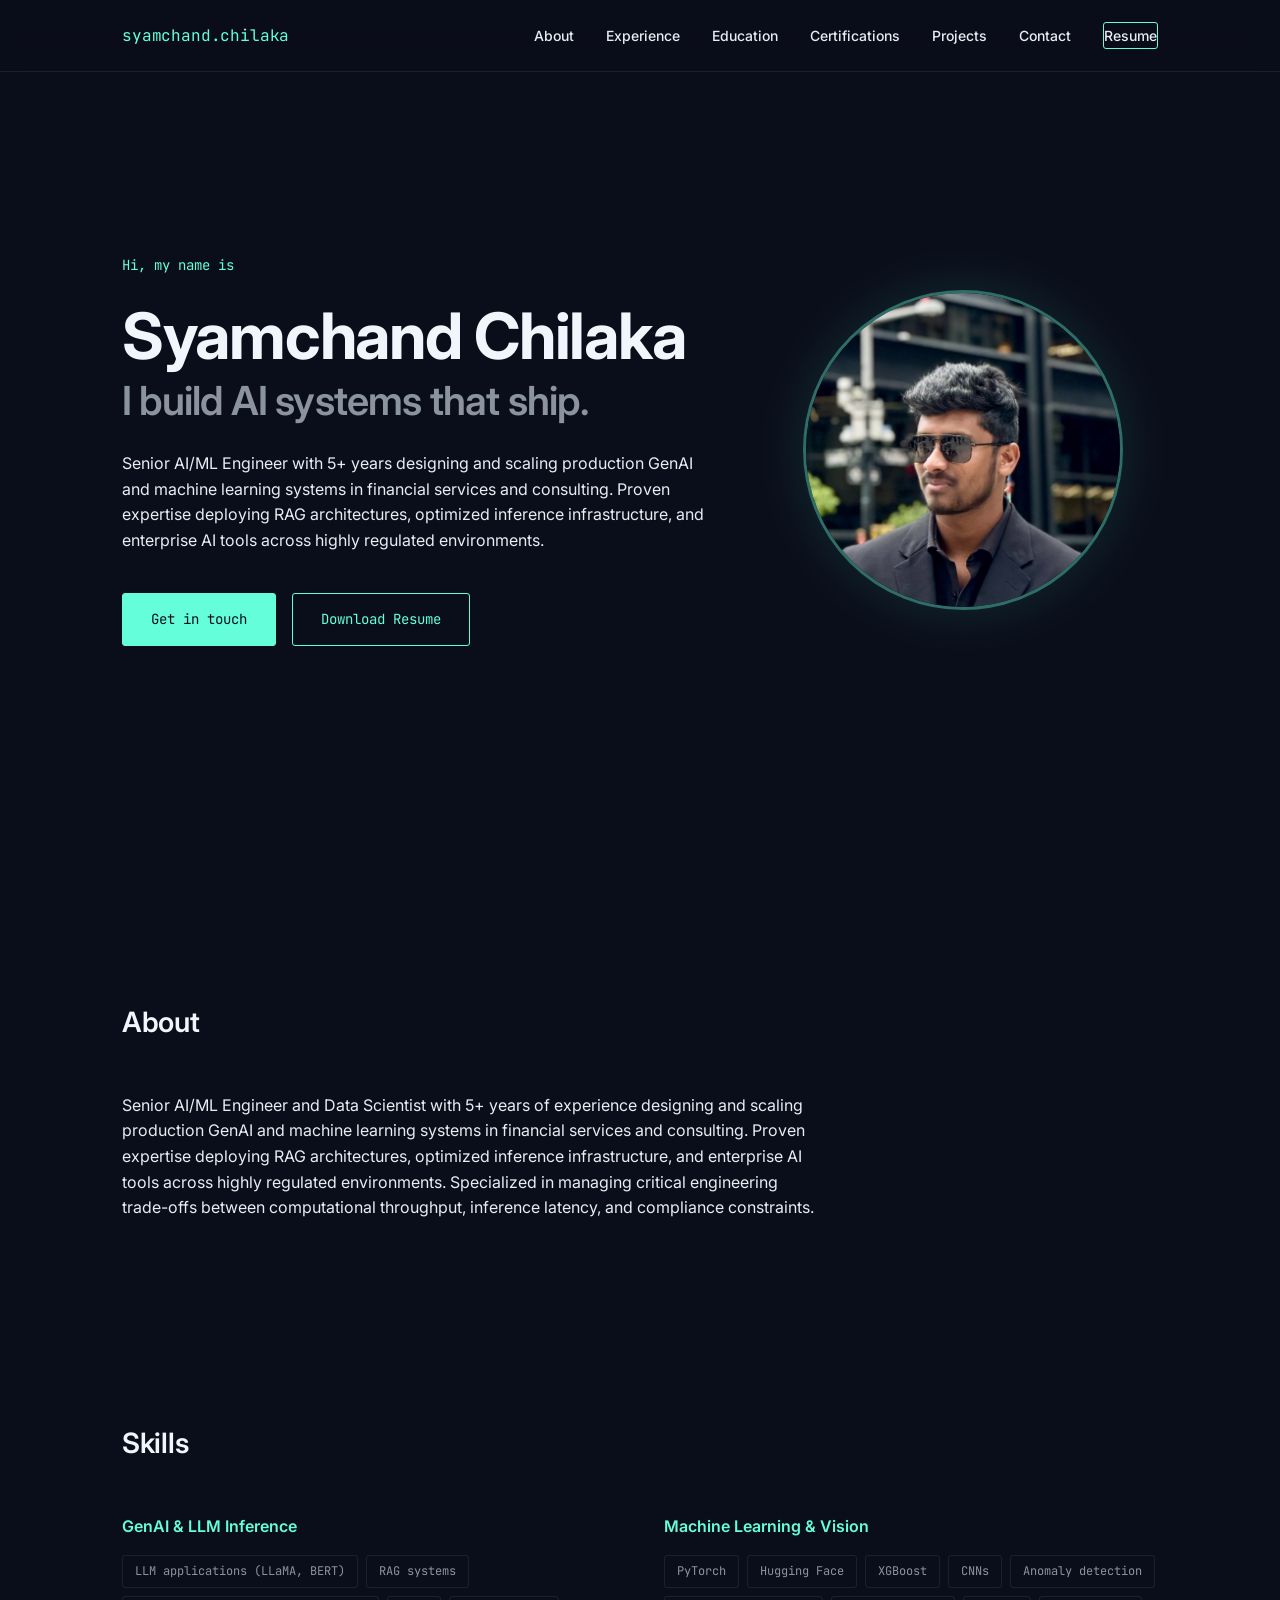
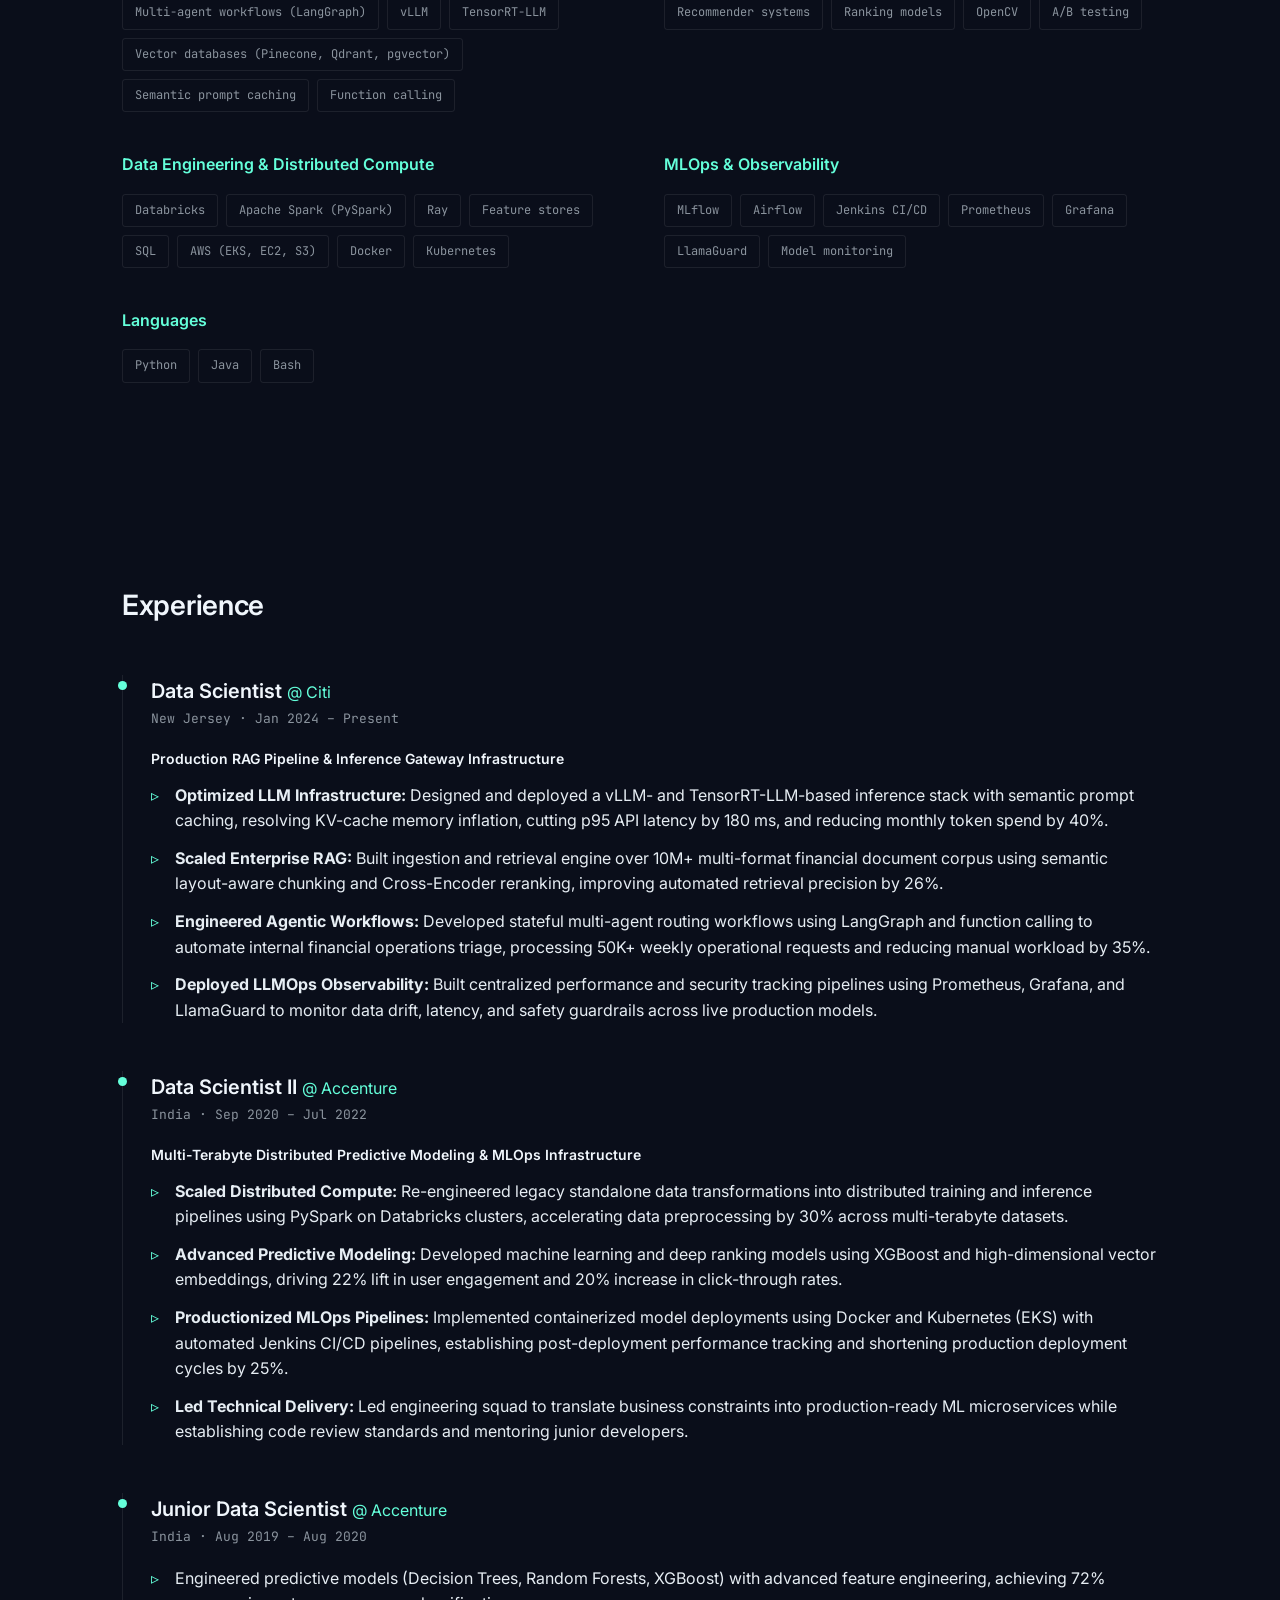
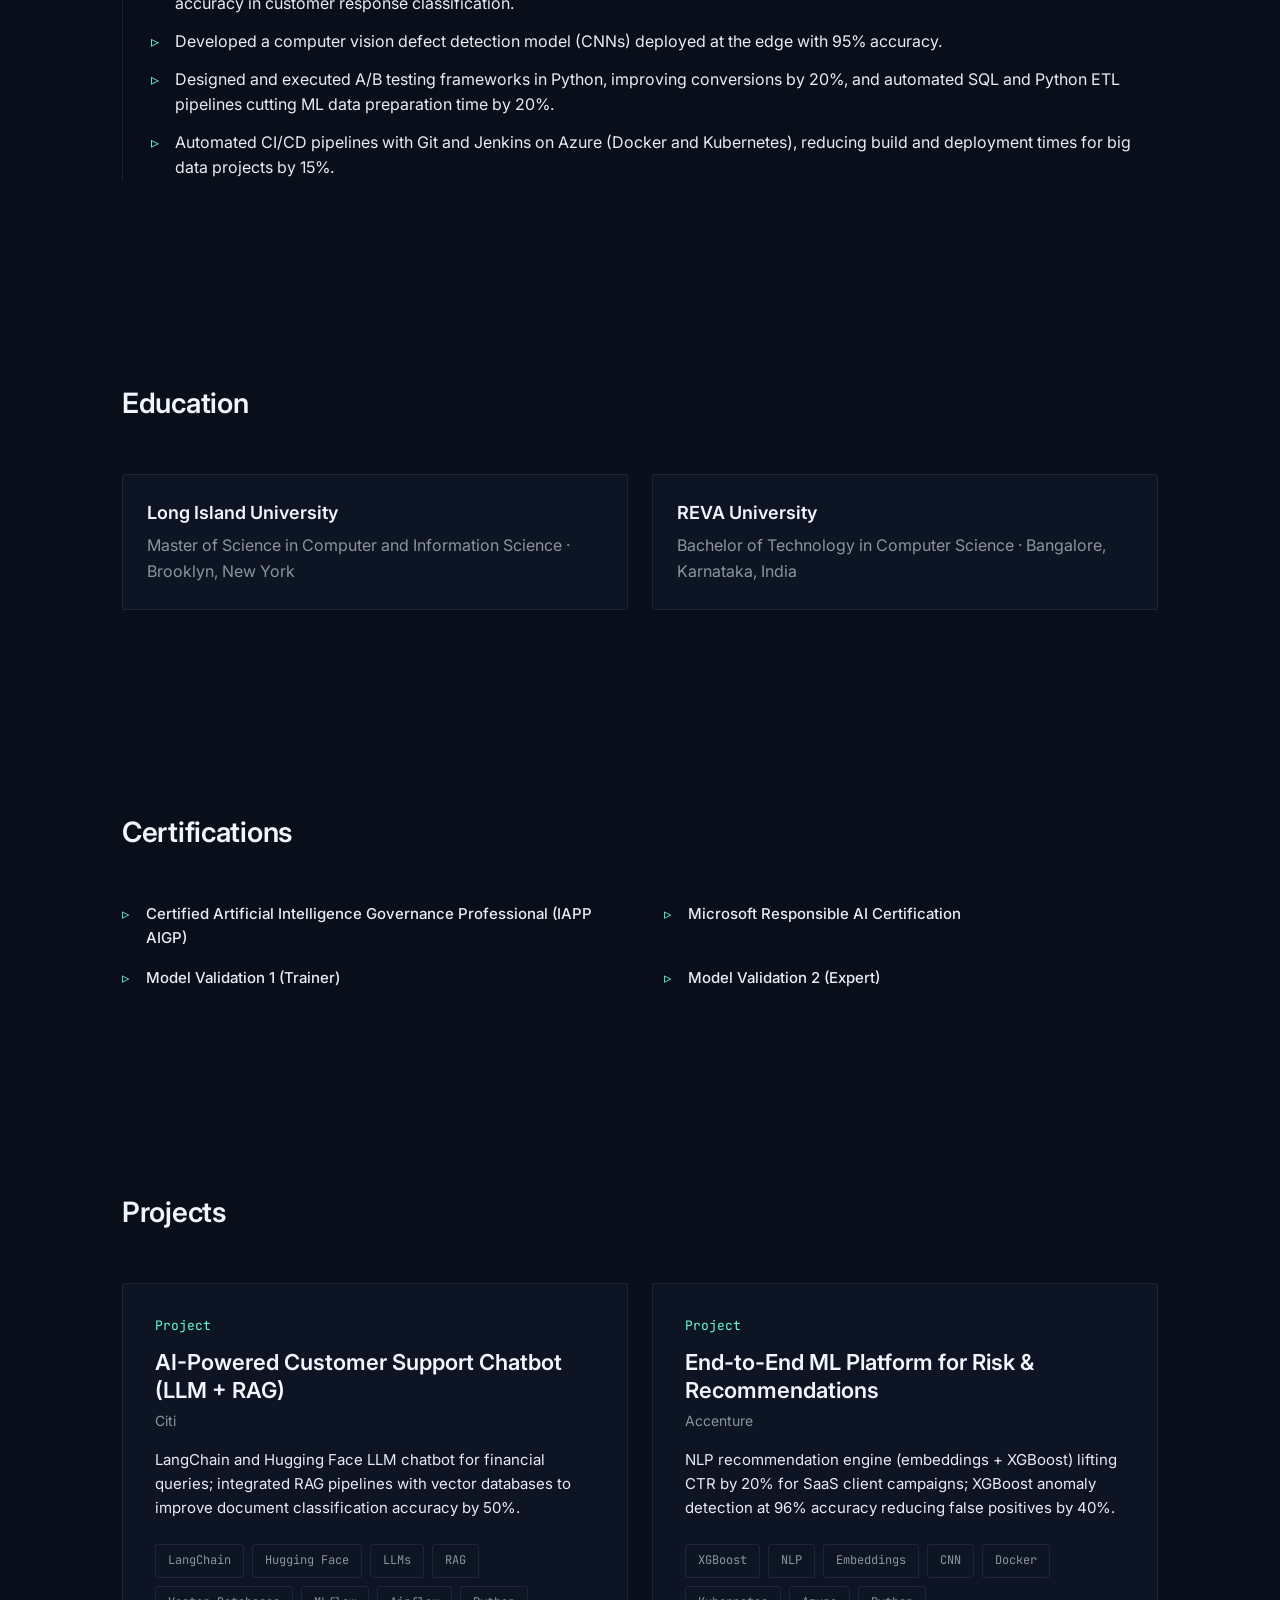
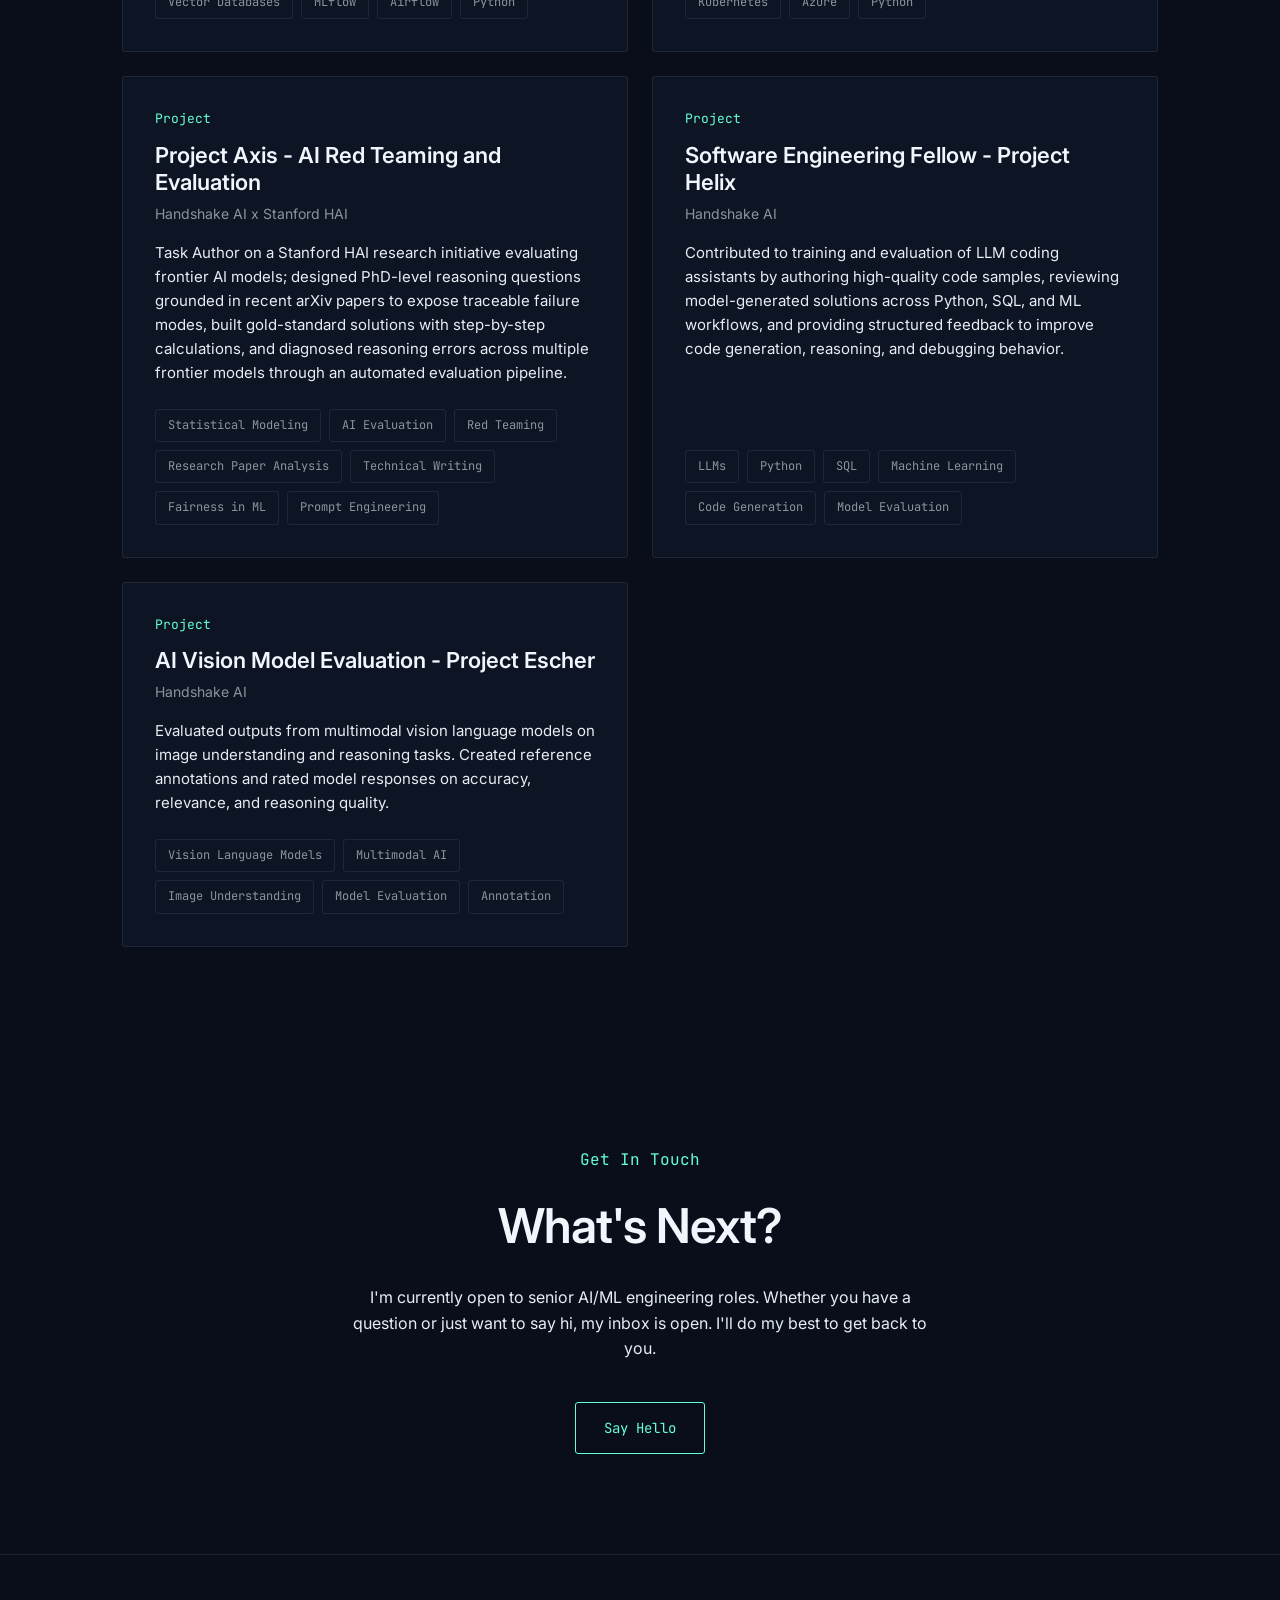
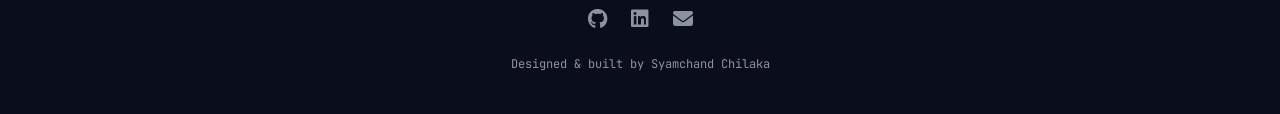
==== index.html @ 8721a0b9 "Fix UI: Update Professional Summary, Skills, About, Hero, Citi, Accenture, and Certifications sectio" ====
<!DOCTYPE html>
<html lang="en">
<head>
    <meta charset="UTF-8">
    <meta name="viewport" content="width=device-width, initial-scale=1.0">
    <title>Syamchand Chilaka — Data Scientist | AI/ML Engineer</title>
    <link rel="preconnect" href="https://fonts.googleapis.com">
    <link rel="preconnect" href="https://fonts.gstatic.com" crossorigin>
    <link href="https://fonts.googleapis.com/css2?family=Inter:wght@400;500;600;700&family=JetBrains+Mono:wght@400;500&display=swap" rel="stylesheet">
    <link rel="stylesheet" href="https://cdnjs.cloudflare.com/ajax/libs/font-awesome/6.4.0/css/all.min.css">
    <style>
        * { margin: 0; padding: 0; box-sizing: border-box; }

        :root {
            --bg: #0a0e1a;
            --bg-elevated: #0d1424;
            --border: rgba(255, 255, 255, 0.08);
            --border-hover: rgba(100, 255, 218, 0.3);
            --text-primary: #f0f6fc;
            --text-body: #e6edf3;
            --text-muted: #8b949e;
            --accent: #64ffda;
            --nav-h: 72px;
            --font-sans: 'Inter', -apple-system, BlinkMacSystemFont, sans-serif;
            --font-mono: 'JetBrains Mono', 'SF Mono', Menlo, monospace;
        }

        html { scroll-behavior: smooth; scroll-padding-top: var(--nav-h); }

        body {
            font-family: var(--font-sans);
            font-weight: 400;
            font-size: 16px;
            line-height: 1.6;
            color: var(--text-body);
            background: var(--bg);
            -webkit-font-smoothing: antialiased;
        }

        ::selection { background: rgba(100, 255, 218, 0.2); color: var(--text-primary); }

        a { color: var(--accent); text-decoration: none; }

        .container { max-width: 1100px; margin: 0 auto; padding: 0 32px; }

        /* ---------- Nav ---------- */
        nav {
            position: fixed;
            top: 0;
            width: 100%;
            height: var(--nav-h);
            z-index: 1000;
            background: rgba(10, 14, 26, 0.7);
            backdrop-filter: blur(12px);
            -webkit-backdrop-filter: blur(12px);
            border-bottom: 1px solid var(--border);
        }

        nav .container {
            height: 100%;
            display: flex;
            justify-content: space-between;
            align-items: center;
        }

        .logo {
            font-family: var(--font-mono);
            font-size: 16px;
            color: var(--accent);
            letter-spacing: -0.01em;
        }

        .nav-links {
            list-style: none;
            display: flex;
            gap: 32px;
            align-items: center;
        }

        .nav-links a {
            font-family: var(--font-sans);
            font-size: 14px;
            font-weight: 500;
            color: var(--text-body);
            position: relative;
            padding: 4px 0;
            transition: color 250ms ease;
        }


        .nav-links a::after {
            content: '';
            position: absolute;
            left: 0;
            bottom: -2px;
            width: 100%;
            height: 1px;
            background: var(--accent);
            transform: scaleX(0);
            transform-origin: left;
            transition: transform 250ms ease;
        }

        .nav-links a:hover, .nav-links a.active { color: var(--accent); }
        .nav-links a:hover::after, .nav-links a.active::after { transform: scaleX(1); }

        .nav-cta {
            font-family: var(--font-mono);
            font-size: 13px;
            color: var(--accent);
            border: 1px solid var(--accent);
            border-radius: 3px;
            padding: 8px 16px;
            transition: background 250ms ease, color 250ms ease;
        }
        .nav-cta::after { display: none; }
        .nav-cta:hover { background: rgba(100, 255, 218, 0.1); }

        .hamburger {
            display: none;
            flex-direction: column;
            gap: 5px;
            background: none;
            border: none;
            cursor: pointer;
            padding: 8px;
            z-index: 1100;
        }
        .hamburger span {
            width: 26px;
            height: 2px;
            background: var(--accent);
            transition: transform 250ms ease, opacity 250ms ease;
        }
        .hamburger.open span:nth-child(1) { transform: translateY(7px) rotate(45deg); }
        .hamburger.open span:nth-child(2) { opacity: 0; }
        .hamburger.open span:nth-child(3) { transform: translateY(-7px) rotate(-45deg); }

        /* ---------- Sections ---------- */
        section { padding: 100px 0; }
        #home { padding: 0; }

        .section-heading {
            display: flex;
            align-items: baseline;
            gap: 12px;
            font-family: var(--font-sans);
            font-weight: 600;
            font-size: 28px;
            color: var(--text-primary);
            margin-bottom: 48px;
            letter-spacing: -0.01em;
        }

        /* ---------- Hero ---------- */
        .hero {
            min-height: 100vh;
            display: flex;
            flex-direction: column;
            justify-content: center;
            padding-top: var(--nav-h);
        }
        .hero .eyebrow {
            font-family: var(--font-mono);
            font-size: 14px;
            color: var(--accent);
            margin-bottom: 24px;
        }
        .hero h1 {
            font-family: var(--font-sans);
            font-weight: 700;
            font-size: 64px;
            line-height: 1.1;
            letter-spacing: -0.02em;
            color: var(--text-primary);
            margin-bottom: 8px;
        }
        .hero h2 {
            font-family: var(--font-sans);
            font-weight: 600;
            font-size: 40px;
            line-height: 1.1;
            letter-spacing: -0.02em;
            color: var(--text-muted);
            margin-bottom: 28px;
        }
        .hero p {
            max-width: 600px;
            font-size: 16px;
            color: var(--text-body);
            margin-bottom: 40px;
        }
        .hero-buttons { display: flex; gap: 16px; flex-wrap: wrap; }

        .hero-grid {
            display: grid;
            grid-template-columns: 3fr 2fr;
            gap: 60px;
            align-items: center;
        }
        .hero-photo { display: flex; justify-content: center; }
        .hero-photo-frame {
            width: 320px;
            height: 320px;
            border-radius: 50%;
            overflow: hidden;
            border: 3px solid rgba(100, 255, 218, 0.4);
            box-shadow: 0 0 60px rgba(100, 255, 218, 0.12);
            transition: border-color 250ms ease, box-shadow 250ms ease;
        }
        .hero-photo-frame:hover {
            border-color: rgba(100, 255, 218, 0.7);
            box-shadow: 0 0 80px rgba(100, 255, 218, 0.2);
        }
        .hero-photo img {
            width: 100%;
            height: 100%;
            object-fit: cover;
            object-position: center 10%;
            transform: scale(1.25);
            transform-origin: center 30%;
        }
        .hero-photo-fallback {
            display: none;
            width: 100%;
            height: 100%;
            background: rgba(100, 255, 218, 0.05);
            align-items: center;
            justify-content: center;
            font-family: var(--font-mono);
            font-size: 96px;
            font-weight: 500;
            color: var(--accent);
            user-select: none;
        }

        .btn {
            font-family: var(--font-mono);
            font-size: 14px;
            padding: 14px 28px;
            border-radius: 3px;
            cursor: pointer;
            display: inline-flex;
            align-items: center;
            gap: 8px;
            border: 1px solid var(--accent);
            transition: background 250ms ease, color 250ms ease;
        }
        .btn-filled { background: var(--accent); color: var(--bg); }
        .btn-filled:hover { background: transparent; color: var(--accent); }
        .btn-outline { background: transparent; color: var(--accent); }
        .btn-outline:hover { background: var(--accent); color: var(--bg); }

        /* ---------- About ---------- */
        .about-text { max-width: 700px; }
        .about-text p { font-size: 16px; color: var(--text-body); }

        /* ---------- Skills ---------- */
        .skills-grid {
            display: grid;
            grid-template-columns: 1fr 1fr;
            gap: 40px 48px;
        }
        .skill-cat h3 {
            font-family: var(--font-sans);
            font-weight: 600;
            font-size: 16px;
            color: var(--accent);
            margin-bottom: 16px;
        }
        .tags { display: flex; flex-wrap: wrap; gap: 8px; }
        .tag {
            font-family: var(--font-mono);
            font-size: 12px;
            color: var(--text-muted);
            background: transparent;
            border: 1px solid var(--border);
            border-radius: 3px;
            padding: 6px 12px;
            transition: border-color 250ms ease, color 250ms ease;
        }
        .tag:hover { border-color: var(--border-hover); color: var(--accent); }

        /* ---------- Experience ---------- */
        .exp-list { display: flex; flex-direction: column; gap: 48px; }
        .exp-item {
            border-left: 1px solid var(--border);
            padding-left: 28px;
            position: relative;
        }
        .exp-item::before {
            content: '';
            position: absolute;
            left: -5px;
            top: 6px;
            width: 9px;
            height: 9px;
            border-radius: 50%;
            background: var(--accent);
        }
        .exp-role {
            font-family: var(--font-sans);
            font-weight: 600;
            font-size: 20px;
            color: var(--text-primary);
            margin-bottom: 2px;
        }
        .exp-role .at { color: var(--accent); font-weight: 400; font-size: 16px; }
        .exp-meta {
            font-family: var(--font-mono);
            font-size: 13px;
            color: var(--text-muted);
            margin-bottom: 18px;
        }
        .exp-bullets { list-style: none; display: flex; flex-direction: column; gap: 12px; }
        .exp-bullets li {
            position: relative;
            padding-left: 24px;
            font-size: 16px;
            color: var(--text-body);
            line-height: 1.6;
        }
        .exp-bullets li::before {
            content: '▹';
            position: absolute;
            left: 0;
            top: 0;
            color: var(--accent);
        }

        /* ---------- Education ---------- */
        .edu-grid {
            display: grid;
            grid-template-columns: 1fr 1fr;
            gap: 24px;
        }
        .edu-card {
            border: 1px solid var(--border);
            border-radius: 3px;
            padding: 24px;
            background: var(--bg-elevated);
            transition: transform 250ms ease, border-color 250ms ease;
        }
        .edu-card:hover { transform: translateY(-2px); border-color: var(--border-hover); }
        .edu-card h3 {
            font-family: var(--font-sans);
            font-weight: 600;
            font-size: 18px;
            color: var(--text-primary);
            margin-bottom: 6px;
        }
        .edu-card p { font-size: 16px; color: var(--text-muted); }

        /* ---------- Certifications ---------- */
        .cert-grid {
            display: grid;
            grid-template-columns: 1fr 1fr;
            gap: 16px 48px;
        }
        .cert-item {
            position: relative;
            padding-left: 24px;
            font-family: var(--font-sans);
            font-weight: 500;
            font-size: 15px;
            color: var(--text-body);
        }
        .cert-item::before {
            content: '▹';
            position: absolute;
            left: 0;
            top: 0;
            color: var(--accent);
        }

        /* ---------- Projects ---------- */
        .projects-grid {
            display: grid;
            grid-template-columns: 1fr 1fr;
            gap: 24px;
        }
        .project-card {
            border: 1px solid var(--border);
            border-radius: 3px;
            padding: 32px;
            background: var(--bg-elevated);
            display: flex;
            flex-direction: column;
            transition: transform 250ms ease, border-color 250ms ease;
        }
        .project-card:hover { transform: translateY(-4px); border-color: var(--accent); }
        .project-label {
            font-family: var(--font-mono);
            font-size: 13px;
            color: var(--accent);
            margin-bottom: 12px;
        }
        .project-card h3 {
            font-family: var(--font-sans);
            font-weight: 600;
            font-size: 22px;
            color: var(--text-primary);
            line-height: 1.25;
            margin-bottom: 6px;
        }
        .project-company {
            font-family: var(--font-sans);
            font-size: 14px;
            color: var(--text-muted);
            margin-bottom: 16px;
        }
        .project-desc {
            font-size: 15px;
            color: var(--text-body);
            line-height: 1.6;
            margin-bottom: 24px;
            flex-grow: 1;
        }
        .project-card .tags { margin-top: auto; }

        /* ---------- Contact ---------- */
        .contact { text-align: center; }
        .contact .inner { max-width: 600px; margin: 0 auto; }
        .contact .num-prefix {
            font-family: var(--font-mono);
            font-size: 16px;
            color: var(--accent);
            margin-bottom: 16px;
        }
        .contact h2 {
            font-family: var(--font-sans);
            font-weight: 600;
            font-size: 48px;
            letter-spacing: -0.02em;
            color: var(--text-primary);
            margin-bottom: 20px;
        }
        .contact p { font-size: 16px; color: var(--text-body); margin-bottom: 40px; }
        .contact .btn { margin: 0 auto; }

        /* ---------- Footer ---------- */
        footer {
            text-align: center;
            padding: 48px 0 40px;
            border-top: 1px solid var(--border);
        }
        .footer-socials {
            display: flex;
            justify-content: center;
            gap: 24px;
            margin-bottom: 20px;
        }
        .footer-socials a {
            color: var(--text-muted);
            font-size: 20px;
            transition: color 250ms ease, transform 250ms ease;
        }
        .footer-socials a:hover { color: var(--accent); transform: translateY(-3px); }
        footer .credit {
            font-family: var(--font-mono);
            font-size: 12px;
            color: var(--text-muted);
        }

        /* ---------- Reveal animation ---------- */
        .reveal { opacity: 0; transform: translateY(20px); transition: opacity 400ms ease, transform 400ms ease; }
        .reveal.visible { opacity: 1; transform: translateY(0); }

        /* ---------- Responsive ---------- */
        @media (max-width: 1024px) {
            .skills-grid, .edu-grid, .cert-grid, .projects-grid { grid-template-columns: 1fr; }
            .projects-grid { gap: 20px; }
            .hero-grid { grid-template-columns: 1fr; gap: 0; }
            .hero-photo { order: -1; margin-bottom: 48px; justify-content: flex-start; }
        }

        @media (max-width: 640px) {
            .container { padding: 0 20px; }
            section { padding: 60px 0; }

            .hamburger { display: flex; }
            .nav-links {
                position: fixed;
                top: 0;
                right: 0;
                height: 100vh;
                width: min(75vw, 320px);
                flex-direction: column;
                justify-content: center;
                gap: 28px;
                background: var(--bg-elevated);
                border-left: 1px solid var(--border);
                transform: translateX(100%);
                transition: transform 250ms ease;
                padding: 40px;
            }
            .nav-links.open { transform: translateX(0); }
            .nav-links a, .nav-cta { font-size: 16px; min-height: 44px; display: inline-flex; align-items: center; }

            .hero-photo { justify-content: center; margin-bottom: 32px; }
            .hero-photo-frame {
                width: 160px;
                height: 160px;
                box-shadow: 0 0 40px rgba(100, 255, 218, 0.08);
            }
            .hero-photo-frame:hover {
                box-shadow: 0 0 40px rgba(100, 255, 218, 0.08);
            }
            .hero-photo-fallback { font-size: 48px; }
            .hero h1 { font-size: 40px; }
            .hero h2 { font-size: 18px; }
            .section-heading { font-size: 24px; }
            .contact h2 { font-size: 32px; }
            .hero-buttons .btn { flex: 1; justify-content: center; }
        }
    </style>
</head>
<body>
    <!-- Navigation -->
    <nav>
        <div class="container">
            <div class="logo">syamchand.chilaka</div>
            <button class="hamburger" id="hamburger" aria-label="Toggle menu">
                <span></span><span></span><span></span>
            </button>
            <ul class="nav-links" id="navLinks">
                <li><a href="#about">About</a></li>
                <li><a href="#experience">Experience</a></li>
                <li><a href="#education">Education</a></li>
                <li><a href="#certifications">Certifications</a></li>
                <li><a href="#projects">Projects</a></li>
                <li><a href="#contact">Contact</a></li>
                <li><a href="syamchand_chilaka_DS_AI_ML_Engineer.pdf" download class="nav-cta">Resume</a></li>
            </ul>
        </div>
    </nav>

    <!-- Hero -->
    <section id="home" class="hero">
        <div class="container hero-grid">
            <div class="hero-text">
                <p class="eyebrow">Hi, my name is</p>
                <h1>Syamchand Chilaka</h1>
                <h2>I build AI systems that ship.</h2>
                <p>Senior AI/ML Engineer with 5+ years designing and scaling production GenAI and machine learning systems in financial services and consulting. Proven expertise deploying RAG architectures, optimized inference infrastructure, and enterprise AI tools across highly regulated environments.</p>
                <div class="hero-buttons">
                    <a href="#contact" class="btn btn-filled">Get in touch</a>
                    <a href="syamchand_chilaka_DS_AI_ML_Engineer.pdf" download class="btn btn-outline">Download Resume</a>
                </div>
            </div>
            <div class="hero-photo">
                <div class="hero-photo-frame">
                    <img src="profile.jpeg" alt="Syamchand Chilaka" onerror="this.style.display='none';this.nextElementSibling.style.display='flex';">
                    <div class="hero-photo-fallback">SC</div>
                </div>
            </div>
        </div>
    </section>

    <!-- About -->
    <section id="about" data-reveal>
        <div class="container">
            <h2 class="section-heading">About</h2>
            <div class="about-text">
                <p>Senior AI/ML Engineer and Data Scientist with 5+ years of experience designing and scaling production GenAI and machine learning systems in financial services and consulting. Proven expertise deploying RAG architectures, optimized inference infrastructure, and enterprise AI tools across highly regulated environments. Specialized in managing critical engineering trade-offs between computational throughput, inference latency, and compliance constraints.</p>
            </div>
        </div>
    </section>

    <!-- Skills -->
    <section id="skills" data-reveal>
        <div class="container">
            <h2 class="section-heading">Skills</h2>
            <div class="skills-grid">
                <div class="skill-cat">
                    <h3>GenAI & LLM Inference</h3>
                    <div class="tags">
                        <span class="tag">LLM applications (LLaMA, BERT)</span>
                        <span class="tag">RAG systems</span>
                        <span class="tag">Multi-agent workflows (LangGraph)</span>
                        <span class="tag">vLLM</span>
                        <span class="tag">TensorRT-LLM</span>
                        <span class="tag">Vector databases (Pinecone, Qdrant, pgvector)</span>
                        <span class="tag">Semantic prompt caching</span>
                        <span class="tag">Function calling</span>
                    </div>
                </div>
                <div class="skill-cat">
                    <h3>Machine Learning & Vision</h3>
                    <div class="tags">
                        <span class="tag">PyTorch</span>
                        <span class="tag">Hugging Face</span>
                        <span class="tag">XGBoost</span>
                        <span class="tag">CNNs</span>
                        <span class="tag">Anomaly detection</span>
                        <span class="tag">Recommender systems</span>
                        <span class="tag">Ranking models</span>
                        <span class="tag">OpenCV</span>
                        <span class="tag">A/B testing</span>
                    </div>
                </div>
                <div class="skill-cat">
                    <h3>Data Engineering & Distributed Compute</h3>
                    <div class="tags">
                        <span class="tag">Databricks</span>
                        <span class="tag">Apache Spark (PySpark)</span>
                        <span class="tag">Ray</span>
                        <span class="tag">Feature stores</span>
                        <span class="tag">SQL</span>
                        <span class="tag">AWS (EKS, EC2, S3)</span>
                        <span class="tag">Docker</span>
                        <span class="tag">Kubernetes</span>
                    </div>
                </div>
                <div class="skill-cat">
                    <h3>MLOps & Observability</h3>
                    <div class="tags">
                        <span class="tag">MLflow</span>
                        <span class="tag">Airflow</span>
                        <span class="tag">Jenkins CI/CD</span>
                        <span class="tag">Prometheus</span>
                        <span class="tag">Grafana</span>
                        <span class="tag">LlamaGuard</span>
                        <span class="tag">Model monitoring</span>
                    </div>
                </div>
                <div class="skill-cat">
                    <h3>Languages</h3>
                    <div class="tags">
                        <span class="tag">Python</span>
                        <span class="tag">Java</span>
                        <span class="tag">Bash</span>
                    </div>
                </div>
            </div>
        </div>
    </section>

    <!-- Experience -->
    <section id="experience" data-reveal>
        <div class="container">
            <h2 class="section-heading">Experience</h2>
            <div class="exp-list">
                <div class="exp-item">
                    <div class="exp-role">Data Scientist <span class="at">@ Citi</span></div>
                    <div class="exp-meta">New Jersey · Jan 2024 – Present</div>
                    <p style="font-weight: 600; margin-bottom: 12px; color: var(--text-primary); font-size: 14px;">Production RAG Pipeline & Inference Gateway Infrastructure</p>
                    <ul class="exp-bullets">
                        <li><strong>Optimized LLM Infrastructure:</strong> Designed and deployed a vLLM- and TensorRT-LLM-based inference stack with semantic prompt caching, resolving KV-cache memory inflation, cutting p95 API latency by 180 ms, and reducing monthly token spend by 40%.</li>
                        <li><strong>Scaled Enterprise RAG:</strong> Built ingestion and retrieval engine over 10M+ multi-format financial document corpus using semantic layout-aware chunking and Cross-Encoder reranking, improving automated retrieval precision by 26%.</li>
                        <li><strong>Engineered Agentic Workflows:</strong> Developed stateful multi-agent routing workflows using LangGraph and function calling to automate internal financial operations triage, processing 50K+ weekly operational requests and reducing manual workload by 35%.</li>
                        <li><strong>Deployed LLMOps Observability:</strong> Built centralized performance and security tracking pipelines using Prometheus, Grafana, and LlamaGuard to monitor data drift, latency, and safety guardrails across live production models.</li>
                    </ul>
                </div>
                <div class="exp-item">
                    <div class="exp-role">Data Scientist II <span class="at">@ Accenture</span></div>
                    <div class="exp-meta">India · Sep 2020 – Jul 2022</div>
                    <p style="font-weight: 600; margin-bottom: 12px; color: var(--text-primary); font-size: 14px;">Multi-Terabyte Distributed Predictive Modeling & MLOps Infrastructure</p>
                    <ul class="exp-bullets">
                        <li><strong>Scaled Distributed Compute:</strong> Re-engineered legacy standalone data transformations into distributed training and inference pipelines using PySpark on Databricks clusters, accelerating data preprocessing by 30% across multi-terabyte datasets.</li>
                        <li><strong>Advanced Predictive Modeling:</strong> Developed machine learning and deep ranking models using XGBoost and high-dimensional vector embeddings, driving 22% lift in user engagement and 20% increase in click-through rates.</li>
                        <li><strong>Productionized MLOps Pipelines:</strong> Implemented containerized model deployments using Docker and Kubernetes (EKS) with automated Jenkins CI/CD pipelines, establishing post-deployment performance tracking and shortening production deployment cycles by 25%.</li>
                        <li><strong>Led Technical Delivery:</strong> Led engineering squad to translate business constraints into production-ready ML microservices while establishing code review standards and mentoring junior developers.</li>
                    </ul>
                </div>
                <div class="exp-item">
                    <div class="exp-role">Junior Data Scientist <span class="at">@ Accenture</span></div>
                    <div class="exp-meta">India · Aug 2019 – Aug 2020</div>
                    <ul class="exp-bullets">
                        <li>Engineered predictive models (Decision Trees, Random Forests, XGBoost) with advanced feature engineering, achieving 72% accuracy in customer response classification.</li>
                        <li>Developed a computer vision defect detection model (CNNs) deployed at the edge with 95% accuracy.</li>
                        <li>Designed and executed A/B testing frameworks in Python, improving conversions by 20%, and automated SQL and Python ETL pipelines cutting ML data preparation time by 20%.</li>
                        <li>Automated CI/CD pipelines with Git and Jenkins on Azure (Docker and Kubernetes), reducing build and deployment times for big data projects by 15%.</li>
                    </ul>
                </div>
            </div>
        </div>
    </section>

    <!-- Education -->
    <section id="education" data-reveal>
        <div class="container">
            <h2 class="section-heading">Education</h2>
            <div class="edu-grid">
                <div class="edu-card">
                    <h3>Long Island University</h3>
                    <p>Master of Science in Computer and Information Science · Brooklyn, New York</p>
                </div>
                <div class="edu-card">
                    <h3>REVA University</h3>
                    <p>Bachelor of Technology in Computer Science · Bangalore, Karnataka, India</p>
                </div>
            </div>
        </div>
    </section>

    <!-- Certifications -->
    <section id="certifications" data-reveal>
        <div class="container">
            <h2 class="section-heading">Certifications</h2>
            <div class="cert-grid">
                <div class="cert-item">Certified Artificial Intelligence Governance Professional (IAPP AIGP)</div>
                <div class="cert-item">Microsoft Responsible AI Certification</div>
                <div class="cert-item">Model Validation 1 (Trainer)</div>
                <div class="cert-item">Model Validation 2 (Expert)</div>
            </div>
        </div>
    </section>

    <!-- Projects -->
    <section id="projects" data-reveal>
        <div class="container">
            <h2 class="section-heading">Projects</h2>
            <div class="projects-grid">
                <div class="project-card">
                    <div class="project-label">Project</div>
                    <h3>AI-Powered Customer Support Chatbot (LLM + RAG)</h3>
                    <div class="project-company">Citi</div>
                    <p class="project-desc">LangChain and Hugging Face LLM chatbot for financial queries; integrated RAG pipelines with vector databases to improve document classification accuracy by 50%.</p>
                    <div class="tags">
                        <span class="tag">LangChain</span>
                        <span class="tag">Hugging Face</span>
                        <span class="tag">LLMs</span>
                        <span class="tag">RAG</span>
                        <span class="tag">Vector Databases</span>
                        <span class="tag">MLflow</span>
                        <span class="tag">Airflow</span>
                        <span class="tag">Python</span>
                    </div>
                </div>

                <div class="project-card">
                    <div class="project-label">Project</div>
                    <h3>End-to-End ML Platform for Risk & Recommendations</h3>
                    <div class="project-company">Accenture</div>
                    <p class="project-desc">NLP recommendation engine (embeddings + XGBoost) lifting CTR by 20% for SaaS client campaigns; XGBoost anomaly detection at 96% accuracy reducing false positives by 40%.</p>
                    <div class="tags">
                        <span class="tag">XGBoost</span>
                        <span class="tag">NLP</span>
                        <span class="tag">Embeddings</span>
                        <span class="tag">CNN</span>
                        <span class="tag">Docker</span>
                        <span class="tag">Kubernetes</span>
                        <span class="tag">Azure</span>
                        <span class="tag">Python</span>
                    </div>
                </div>

                <div class="project-card">
                    <div class="project-label">Project</div>
                    <h3>Project Axis - AI Red Teaming and Evaluation</h3>
                    <div class="project-company">Handshake AI x Stanford HAI</div>
                    <p class="project-desc">Task Author on a Stanford HAI research initiative evaluating frontier AI models; designed PhD-level reasoning questions grounded in recent arXiv papers to expose traceable failure modes, built gold-standard solutions with step-by-step calculations, and diagnosed reasoning errors across multiple frontier models through an automated evaluation pipeline.</p>
                    <div class="tags">
                        <span class="tag">Statistical Modeling</span>
                        <span class="tag">AI Evaluation</span>
                        <span class="tag">Red Teaming</span>
                        <span class="tag">Research Paper Analysis</span>
                        <span class="tag">Technical Writing</span>
                        <span class="tag">Fairness in ML</span>
                        <span class="tag">Prompt Engineering</span>
                    </div>
                </div>

                <div class="project-card">
                    <div class="project-label">Project</div>
                    <h3>Software Engineering Fellow - Project Helix</h3>
                    <div class="project-company">Handshake AI</div>
                    <p class="project-desc">Contributed to training and evaluation of LLM coding assistants by authoring high-quality code samples, reviewing model-generated solutions across Python, SQL, and ML workflows, and providing structured feedback to improve code generation, reasoning, and debugging behavior.</p>
                    <div class="tags">
                        <span class="tag">LLMs</span>
                        <span class="tag">Python</span>
                        <span class="tag">SQL</span>
                        <span class="tag">Machine Learning</span>
                        <span class="tag">Code Generation</span>
                        <span class="tag">Model Evaluation</span>
                    </div>
                </div>

                <div class="project-card">
                    <div class="project-label">Project</div>
                    <h3>AI Vision Model Evaluation - Project Escher</h3>
                    <div class="project-company">Handshake AI</div>
                    <p class="project-desc">Evaluated outputs from multimodal vision language models on image understanding and reasoning tasks. Created reference annotations and rated model responses on accuracy, relevance, and reasoning quality.</p>
                    <div class="tags">
                        <span class="tag">Vision Language Models</span>
                        <span class="tag">Multimodal AI</span>
                        <span class="tag">Image Understanding</span>
                        <span class="tag">Model Evaluation</span>
                        <span class="tag">Annotation</span>
                    </div>
                </div>
            </div>
        </div>
    </section>

    <!-- Contact -->
    <section id="contact" class="contact" data-reveal>
        <div class="container">
            <div class="inner">
                <div class="num-prefix">Get In Touch</div>
                <h2>What's Next?</h2>
                <p>I'm currently open to senior AI/ML engineering roles. Whether you have a question or just want to say hi, my inbox is open. I'll do my best to get back to you.</p>
                <a href="mailto:syamchand.chilaka@gmail.com" class="btn btn-outline">Say Hello</a>
            </div>
        </div>
    </section>

    <!-- Footer -->
    <footer>
        <div class="container">
            <div class="footer-socials">
                <a href="https://github.com/Syamchand-Chilaka" target="_blank" rel="noopener noreferrer" title="GitHub"><i class="fab fa-github"></i></a>
                <a href="https://www.linkedin.com/in/chilaka-syamchand/" target="_blank" rel="noopener noreferrer" title="LinkedIn"><i class="fab fa-linkedin"></i></a>
                <a href="mailto:syamchand.chilaka@gmail.com" title="Email"><i class="fas fa-envelope"></i></a>
            </div>
            <p class="credit">Designed &amp; built by Syamchand Chilaka</p>
        </div>
    </footer>

    <script>
        // Mobile menu
        const hamburger = document.getElementById('hamburger');
        const navLinks = document.getElementById('navLinks');
        hamburger.addEventListener('click', () => {
            hamburger.classList.toggle('open');
            navLinks.classList.toggle('open');
        });
        navLinks.querySelectorAll('a').forEach(link => {
            link.addEventListener('click', () => {
                hamburger.classList.remove('open');
                navLinks.classList.remove('open');
            });
        });

        // Fade-in on scroll
        const revealEls = document.querySelectorAll('[data-reveal]');
        revealEls.forEach(el => el.classList.add('reveal'));
        const revealObserver = new IntersectionObserver((entries) => {
            entries.forEach(entry => {
                if (entry.isIntersecting) {
                    entry.target.classList.add('visible');
                    revealObserver.unobserve(entry.target);
                }
            });
        }, { threshold: 0.1 });
        revealEls.forEach(el => revealObserver.observe(el));

        // Scrollspy active nav link
        const sections = document.querySelectorAll('section[id]');
        const links = document.querySelectorAll('.nav-links a');
        const spyObserver = new IntersectionObserver((entries) => {
            entries.forEach(entry => {
                if (entry.isIntersecting) {
                    const id = entry.target.getAttribute('id');
                    links.forEach(l => l.classList.toggle('active', l.getAttribute('href') === '#' + id));
                }
            });
        }, { rootMargin: '-45% 0px -50% 0px' });
        sections.forEach(s => spyObserver.observe(s));
    </script>
</body>
</html>
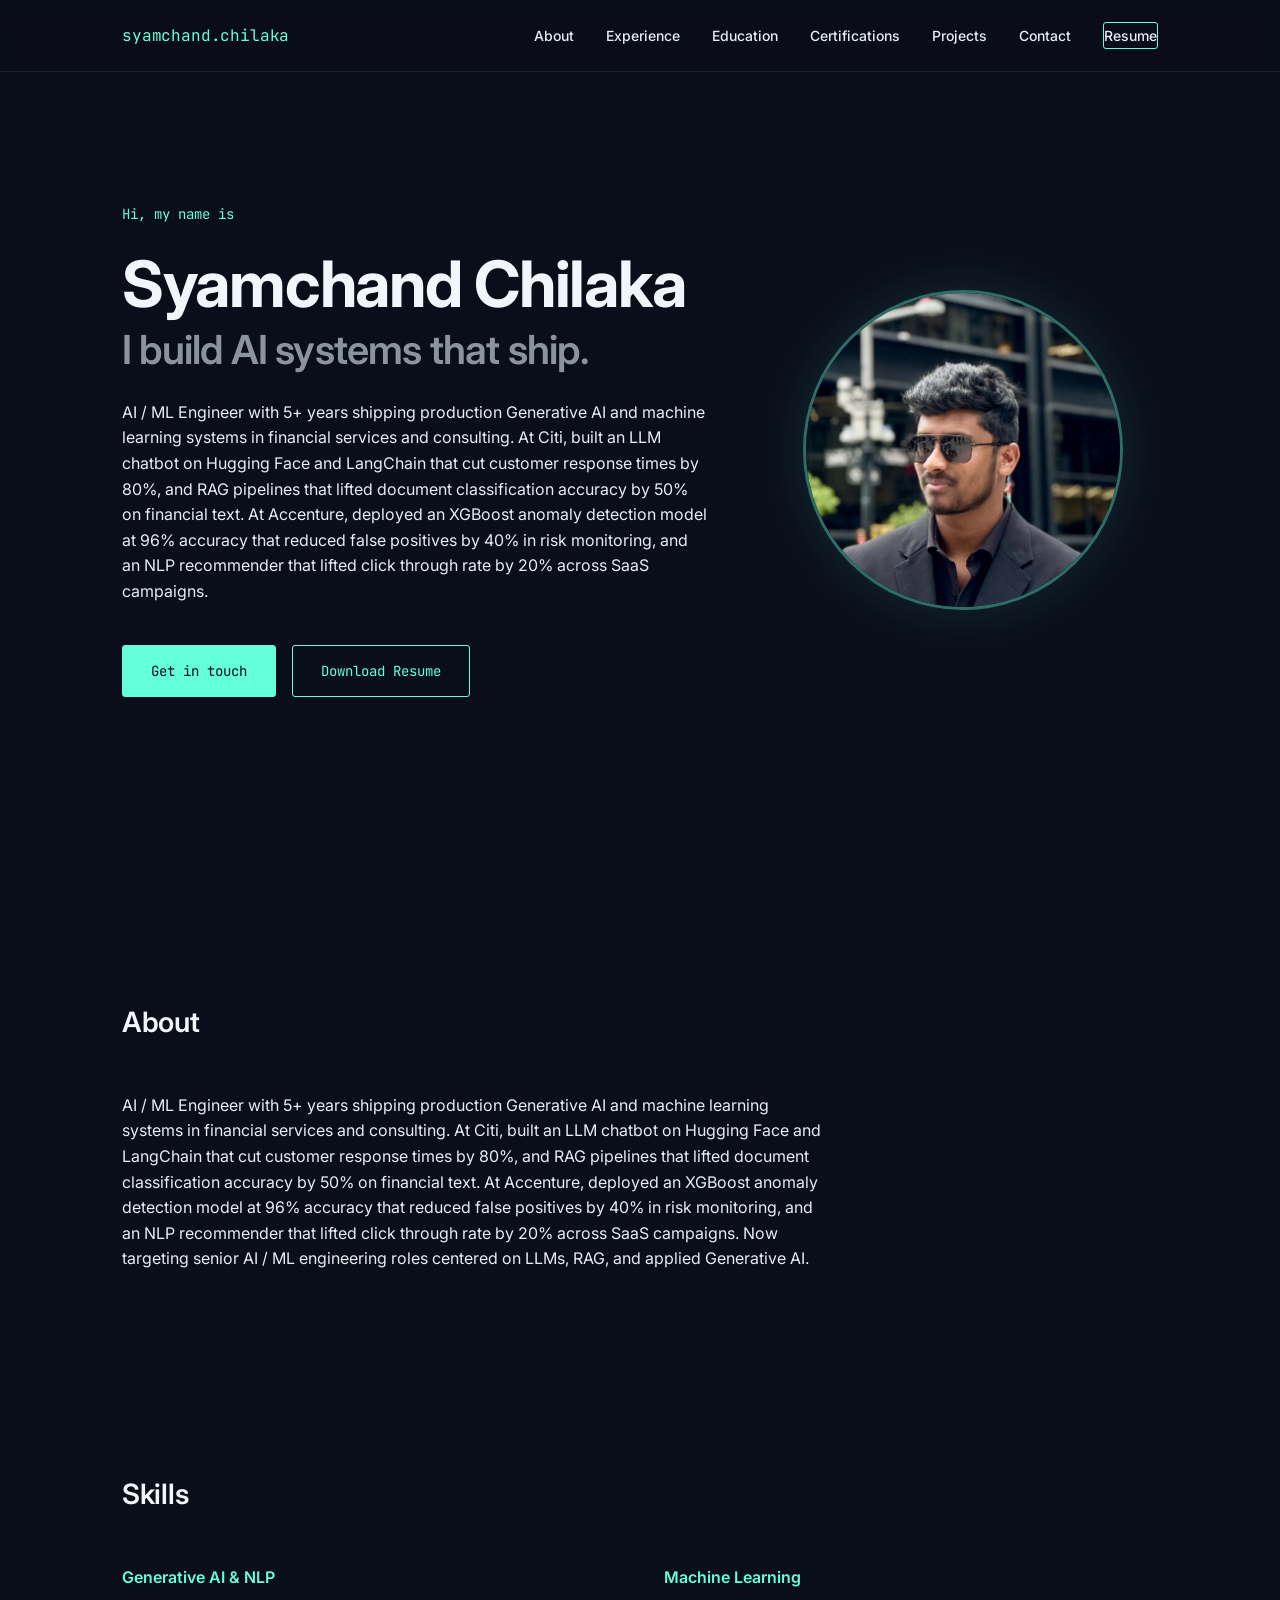
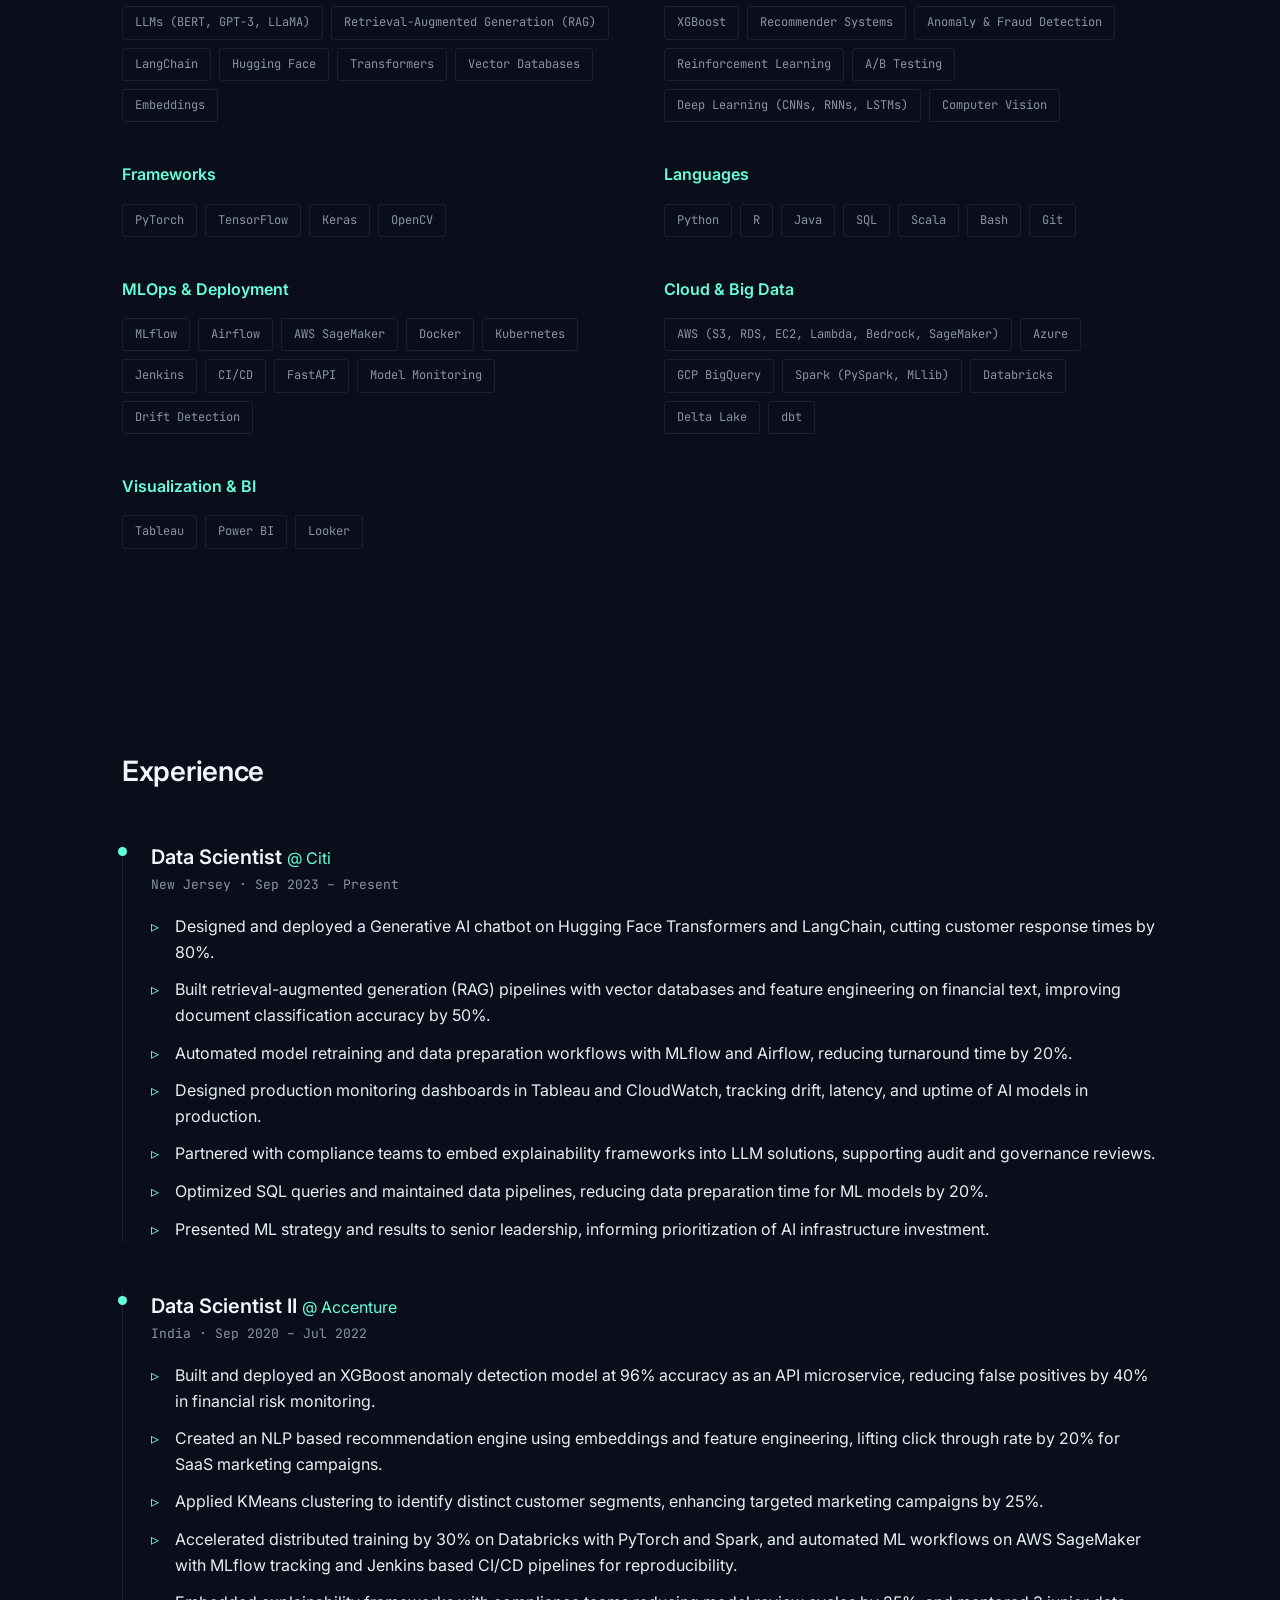
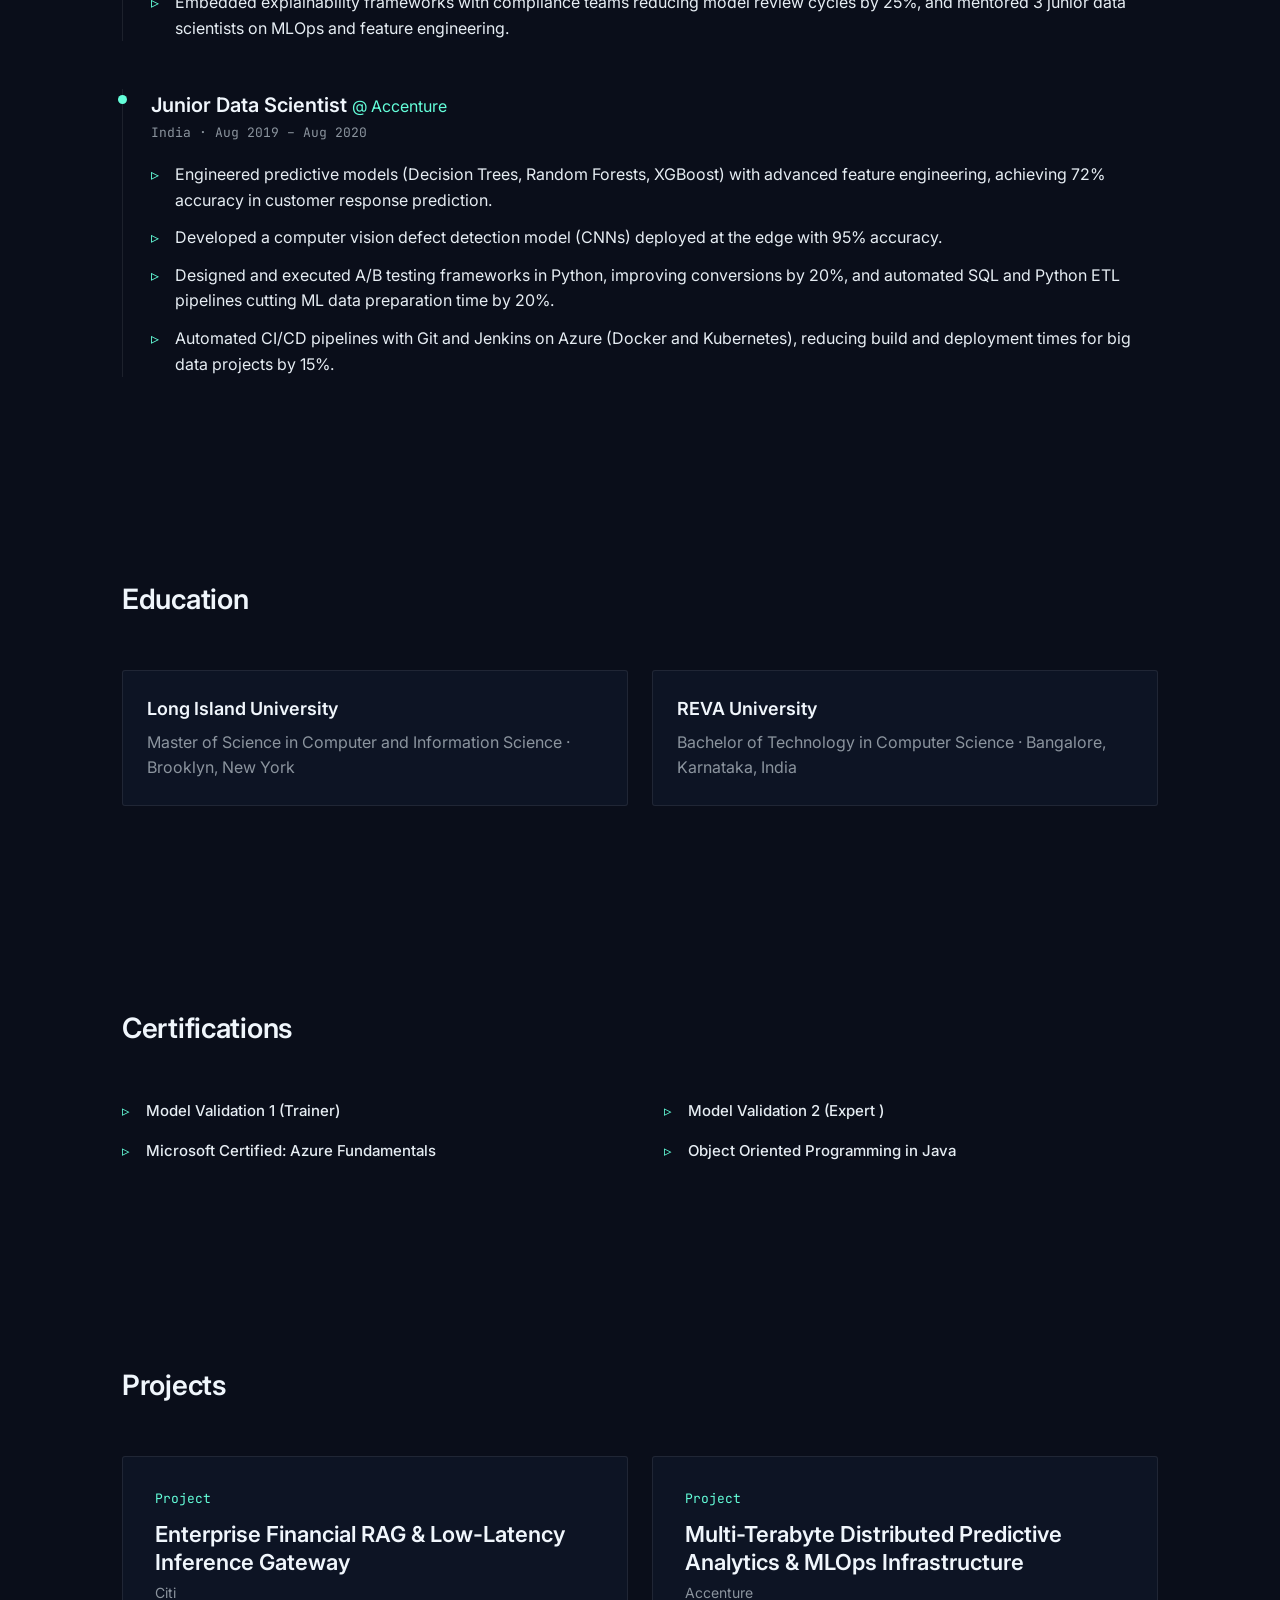
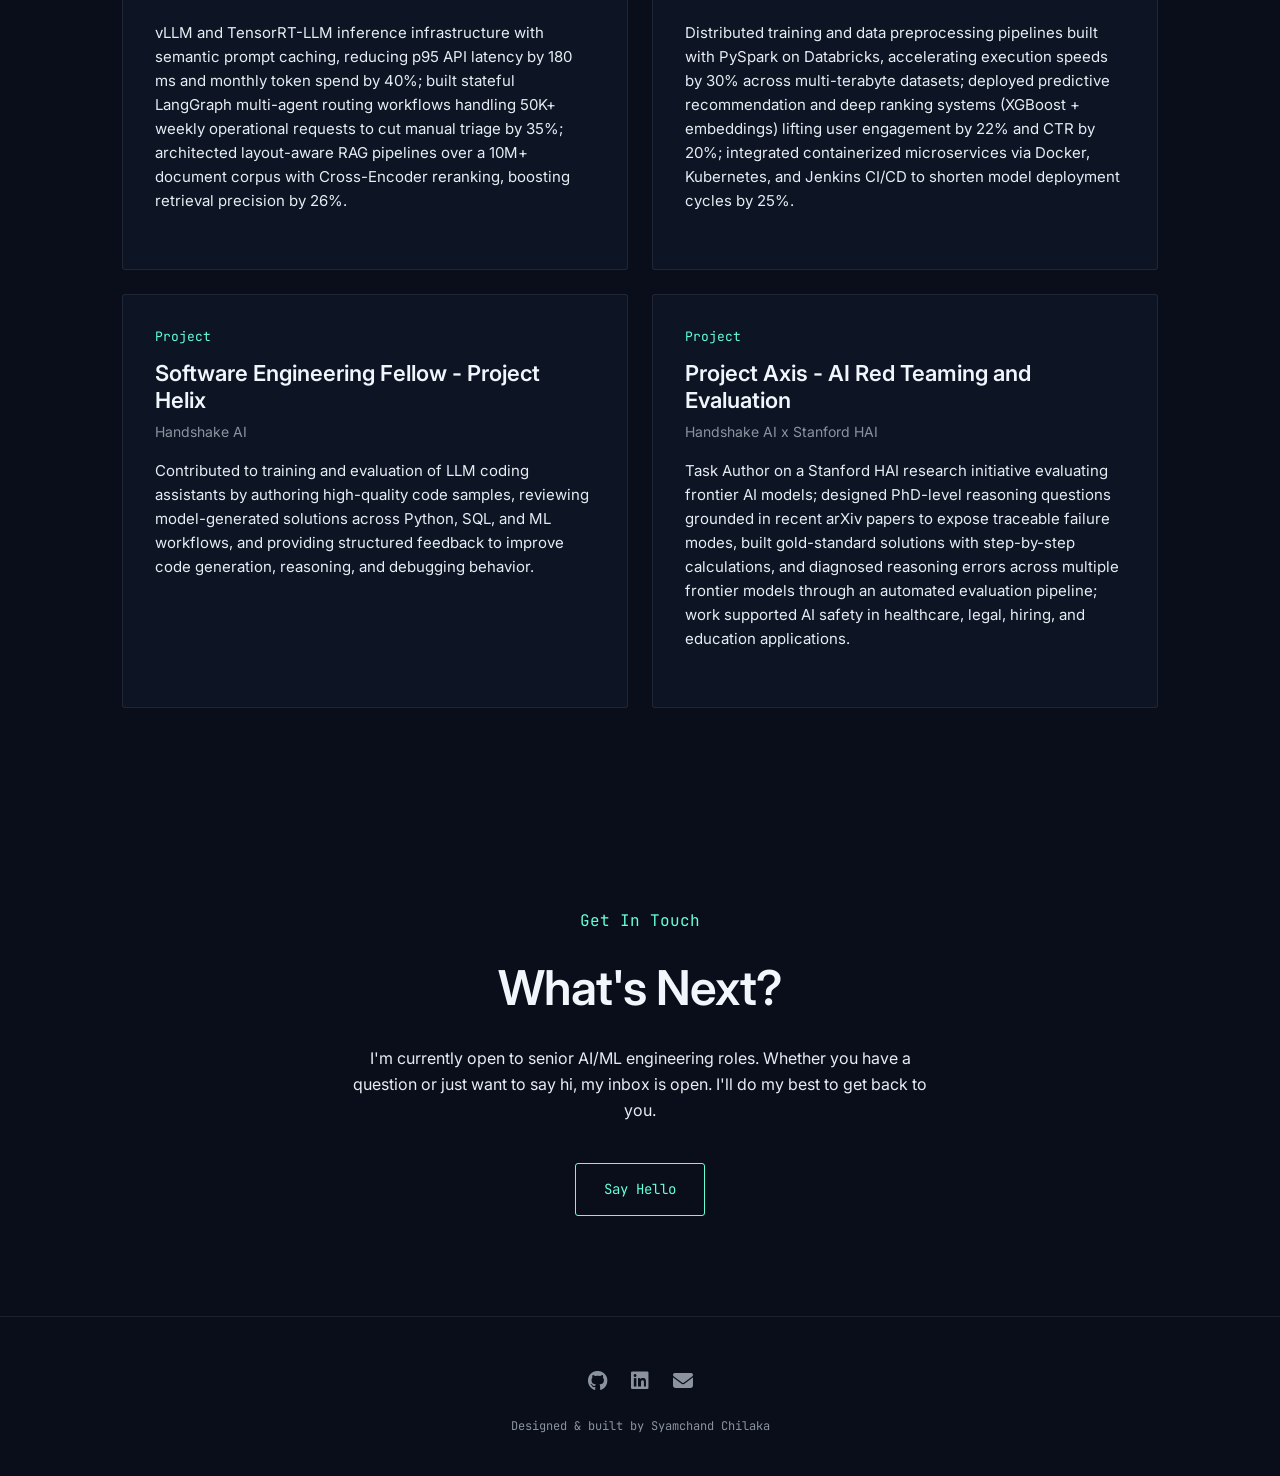
==== commit eea3cb22: "Update UI to match resume exactly: Professional Summary, Skills, About, Hero, Citi (7 bullets), Acce" ====
--- a/index.html
+++ b/index.html
@@ -542,7 +542,7 @@
                 <p class="eyebrow">Hi, my name is</p>
                 <h1>Syamchand Chilaka</h1>
                 <h2>I build AI systems that ship.</h2>
-                <p>Senior AI/ML Engineer with 5+ years designing and scaling production GenAI and machine learning systems in financial services and consulting. Proven expertise deploying RAG architectures, optimized inference infrastructure, and enterprise AI tools across highly regulated environments.</p>
+                <p>AI / ML Engineer with 5+ years shipping production Generative AI and machine learning systems in financial services and consulting. At Citi, built an LLM chatbot on Hugging Face and LangChain that cut customer response times by 80%, and RAG pipelines that lifted document classification accuracy by 50% on financial text. At Accenture, deployed an XGBoost anomaly detection model at 96% accuracy that reduced false positives by 40% in risk monitoring, and an NLP recommender that lifted click through rate by 20% across SaaS campaigns.</p>
                 <div class="hero-buttons">
                     <a href="#contact" class="btn btn-filled">Get in touch</a>
                     <a href="syamchand_chilaka_DS_AI_ML_Engineer.pdf" download class="btn btn-outline">Download Resume</a>
@@ -562,7 +562,7 @@
         <div class="container">
             <h2 class="section-heading">About</h2>
             <div class="about-text">
-                <p>Senior AI/ML Engineer and Data Scientist with 5+ years of experience designing and scaling production GenAI and machine learning systems in financial services and consulting. Proven expertise deploying RAG architectures, optimized inference infrastructure, and enterprise AI tools across highly regulated environments. Specialized in managing critical engineering trade-offs between computational throughput, inference latency, and compliance constraints.</p>
+                <p>AI / ML Engineer with 5+ years shipping production Generative AI and machine learning systems in financial services and consulting. At Citi, built an LLM chatbot on Hugging Face and LangChain that cut customer response times by 80%, and RAG pipelines that lifted document classification accuracy by 50% on financial text. At Accenture, deployed an XGBoost anomaly detection model at 96% accuracy that reduced false positives by 40% in risk monitoring, and an NLP recommender that lifted click through rate by 20% across SaaS campaigns. Now targeting senior AI / ML engineering roles centered on LLMs, RAG, and applied Generative AI.</p>
             </div>
         </div>
     </section>
@@ -573,63 +573,83 @@
             <h2 class="section-heading">Skills</h2>
             <div class="skills-grid">
                 <div class="skill-cat">
-                    <h3>GenAI & LLM Inference</h3>
+                    <h3>Generative AI & NLP</h3>
                     <div class="tags">
-                        <span class="tag">LLM applications (LLaMA, BERT)</span>
-                        <span class="tag">RAG systems</span>
-                        <span class="tag">Multi-agent workflows (LangGraph)</span>
-                        <span class="tag">vLLM</span>
-                        <span class="tag">TensorRT-LLM</span>
-                        <span class="tag">Vector databases (Pinecone, Qdrant, pgvector)</span>
-                        <span class="tag">Semantic prompt caching</span>
-                        <span class="tag">Function calling</span>
+                        <span class="tag">LLMs (BERT, GPT-3, LLaMA)</span>
+                        <span class="tag">Retrieval-Augmented Generation (RAG)</span>
+                        <span class="tag">LangChain</span>
+                        <span class="tag">Hugging Face</span>
+                        <span class="tag">Transformers</span>
+                        <span class="tag">Vector Databases</span>
+                        <span class="tag">Embeddings</span>
                     </div>
                 </div>
                 <div class="skill-cat">
-                    <h3>Machine Learning & Vision</h3>
+                    <h3>Machine Learning</h3>
+                    <div class="tags">
+                        <span class="tag">XGBoost</span>
+                        <span class="tag">Recommender Systems</span>
+                        <span class="tag">Anomaly & Fraud Detection</span>
+                        <span class="tag">Reinforcement Learning</span>
+                        <span class="tag">A/B Testing</span>
+                        <span class="tag">Deep Learning (CNNs, RNNs, LSTMs)</span>
+                        <span class="tag">Computer Vision</span>
+                    </div>
+                </div>
+                <div class="skill-cat">
+                    <h3>Frameworks</h3>
                     <div class="tags">
                         <span class="tag">PyTorch</span>
-                        <span class="tag">Hugging Face</span>
-                        <span class="tag">XGBoost</span>
-                        <span class="tag">CNNs</span>
-                        <span class="tag">Anomaly detection</span>
-                        <span class="tag">Recommender systems</span>
-                        <span class="tag">Ranking models</span>
+                        <span class="tag">TensorFlow</span>
+                        <span class="tag">Keras</span>
                         <span class="tag">OpenCV</span>
-                        <span class="tag">A/B testing</span>
-                    </div>
-                </div>
-                <div class="skill-cat">
-                    <h3>Data Engineering & Distributed Compute</h3>
-                    <div class="tags">
-                        <span class="tag">Databricks</span>
-                        <span class="tag">Apache Spark (PySpark)</span>
-                        <span class="tag">Ray</span>
-                        <span class="tag">Feature stores</span>
-                        <span class="tag">SQL</span>
-                        <span class="tag">AWS (EKS, EC2, S3)</span>
-                        <span class="tag">Docker</span>
-                        <span class="tag">Kubernetes</span>
-                    </div>
-                </div>
-                <div class="skill-cat">
-                    <h3>MLOps & Observability</h3>
-                    <div class="tags">
-                        <span class="tag">MLflow</span>
-                        <span class="tag">Airflow</span>
-                        <span class="tag">Jenkins CI/CD</span>
-                        <span class="tag">Prometheus</span>
-                        <span class="tag">Grafana</span>
-                        <span class="tag">LlamaGuard</span>
-                        <span class="tag">Model monitoring</span>
                     </div>
                 </div>
                 <div class="skill-cat">
                     <h3>Languages</h3>
                     <div class="tags">
                         <span class="tag">Python</span>
+                        <span class="tag">R</span>
                         <span class="tag">Java</span>
+                        <span class="tag">SQL</span>
+                        <span class="tag">Scala</span>
                         <span class="tag">Bash</span>
+                        <span class="tag">Git</span>
+                    </div>
+                </div>
+                <div class="skill-cat">
+                    <h3>MLOps & Deployment</h3>
+                    <div class="tags">
+                        <span class="tag">MLflow</span>
+                        <span class="tag">Airflow</span>
+                        <span class="tag">AWS SageMaker</span>
+                        <span class="tag">Docker</span>
+                        <span class="tag">Kubernetes</span>
+                        <span class="tag">Jenkins</span>
+                        <span class="tag">CI/CD</span>
+                        <span class="tag">FastAPI</span>
+                        <span class="tag">Model Monitoring</span>
+                        <span class="tag">Drift Detection</span>
+                    </div>
+                </div>
+                <div class="skill-cat">
+                    <h3>Cloud & Big Data</h3>
+                    <div class="tags">
+                        <span class="tag">AWS (S3, RDS, EC2, Lambda, Bedrock, SageMaker)</span>
+                        <span class="tag">Azure</span>
+                        <span class="tag">GCP BigQuery</span>
+                        <span class="tag">Spark (PySpark, MLlib)</span>
+                        <span class="tag">Databricks</span>
+                        <span class="tag">Delta Lake</span>
+                        <span class="tag">dbt</span>
+                    </div>
+                </div>
+                <div class="skill-cat">
+                    <h3>Visualization & BI</h3>
+                    <div class="tags">
+                        <span class="tag">Tableau</span>
+                        <span class="tag">Power BI</span>
+                        <span class="tag">Looker</span>
                     </div>
                 </div>
             </div>
@@ -643,31 +663,33 @@
             <div class="exp-list">
                 <div class="exp-item">
                     <div class="exp-role">Data Scientist <span class="at">@ Citi</span></div>
-                    <div class="exp-meta">New Jersey · Jan 2024 – Present</div>
-                    <p style="font-weight: 600; margin-bottom: 12px; color: var(--text-primary); font-size: 14px;">Production RAG Pipeline & Inference Gateway Infrastructure</p>
+                    <div class="exp-meta">New Jersey · Sep 2023 – Present</div>
                     <ul class="exp-bullets">
-                        <li><strong>Optimized LLM Infrastructure:</strong> Designed and deployed a vLLM- and TensorRT-LLM-based inference stack with semantic prompt caching, resolving KV-cache memory inflation, cutting p95 API latency by 180 ms, and reducing monthly token spend by 40%.</li>
-                        <li><strong>Scaled Enterprise RAG:</strong> Built ingestion and retrieval engine over 10M+ multi-format financial document corpus using semantic layout-aware chunking and Cross-Encoder reranking, improving automated retrieval precision by 26%.</li>
-                        <li><strong>Engineered Agentic Workflows:</strong> Developed stateful multi-agent routing workflows using LangGraph and function calling to automate internal financial operations triage, processing 50K+ weekly operational requests and reducing manual workload by 35%.</li>
-                        <li><strong>Deployed LLMOps Observability:</strong> Built centralized performance and security tracking pipelines using Prometheus, Grafana, and LlamaGuard to monitor data drift, latency, and safety guardrails across live production models.</li>
+                        <li>Designed and deployed a Generative AI chatbot on Hugging Face Transformers and LangChain, cutting customer response times by 80%.</li>
+                        <li>Built retrieval-augmented generation (RAG) pipelines with vector databases and feature engineering on financial text, improving document classification accuracy by 50%.</li>
+                        <li>Automated model retraining and data preparation workflows with MLflow and Airflow, reducing turnaround time by 20%.</li>
+                        <li>Designed production monitoring dashboards in Tableau and CloudWatch, tracking drift, latency, and uptime of AI models in production.</li>
+                        <li>Partnered with compliance teams to embed explainability frameworks into LLM solutions, supporting audit and governance reviews.</li>
+                        <li>Optimized SQL queries and maintained data pipelines, reducing data preparation time for ML models by 20%.</li>
+                        <li>Presented ML strategy and results to senior leadership, informing prioritization of AI infrastructure investment.</li>
                     </ul>
                 </div>
                 <div class="exp-item">
                     <div class="exp-role">Data Scientist II <span class="at">@ Accenture</span></div>
                     <div class="exp-meta">India · Sep 2020 – Jul 2022</div>
-                    <p style="font-weight: 600; margin-bottom: 12px; color: var(--text-primary); font-size: 14px;">Multi-Terabyte Distributed Predictive Modeling & MLOps Infrastructure</p>
                     <ul class="exp-bullets">
-                        <li><strong>Scaled Distributed Compute:</strong> Re-engineered legacy standalone data transformations into distributed training and inference pipelines using PySpark on Databricks clusters, accelerating data preprocessing by 30% across multi-terabyte datasets.</li>
-                        <li><strong>Advanced Predictive Modeling:</strong> Developed machine learning and deep ranking models using XGBoost and high-dimensional vector embeddings, driving 22% lift in user engagement and 20% increase in click-through rates.</li>
-                        <li><strong>Productionized MLOps Pipelines:</strong> Implemented containerized model deployments using Docker and Kubernetes (EKS) with automated Jenkins CI/CD pipelines, establishing post-deployment performance tracking and shortening production deployment cycles by 25%.</li>
-                        <li><strong>Led Technical Delivery:</strong> Led engineering squad to translate business constraints into production-ready ML microservices while establishing code review standards and mentoring junior developers.</li>
+                        <li>Built and deployed an XGBoost anomaly detection model at 96% accuracy as an API microservice, reducing false positives by 40% in financial risk monitoring.</li>
+                        <li>Created an NLP based recommendation engine using embeddings and feature engineering, lifting click through rate by 20% for SaaS marketing campaigns.</li>
+                        <li>Applied KMeans clustering to identify distinct customer segments, enhancing targeted marketing campaigns by 25%.</li>
+                        <li>Accelerated distributed training by 30% on Databricks with PyTorch and Spark, and automated ML workflows on AWS SageMaker with MLflow tracking and Jenkins based CI/CD pipelines for reproducibility.</li>
+                        <li>Embedded explainability frameworks with compliance teams reducing model review cycles by 25%, and mentored 3 junior data scientists on MLOps and feature engineering.</li>
                     </ul>
                 </div>
                 <div class="exp-item">
                     <div class="exp-role">Junior Data Scientist <span class="at">@ Accenture</span></div>
                     <div class="exp-meta">India · Aug 2019 – Aug 2020</div>
                     <ul class="exp-bullets">
-                        <li>Engineered predictive models (Decision Trees, Random Forests, XGBoost) with advanced feature engineering, achieving 72% accuracy in customer response classification.</li>
+                        <li>Engineered predictive models (Decision Trees, Random Forests, XGBoost) with advanced feature engineering, achieving 72% accuracy in customer response prediction.</li>
                         <li>Developed a computer vision defect detection model (CNNs) deployed at the edge with 95% accuracy.</li>
                         <li>Designed and executed A/B testing frameworks in Python, improving conversions by 20%, and automated SQL and Python ETL pipelines cutting ML data preparation time by 20%.</li>
                         <li>Automated CI/CD pipelines with Git and Jenkins on Azure (Docker and Kubernetes), reducing build and deployment times for big data projects by 15%.</li>
@@ -699,10 +721,10 @@
         <div class="container">
             <h2 class="section-heading">Certifications</h2>
             <div class="cert-grid">
-                <div class="cert-item">Certified Artificial Intelligence Governance Professional (IAPP AIGP)</div>
-                <div class="cert-item">Microsoft Responsible AI Certification</div>
                 <div class="cert-item">Model Validation 1 (Trainer)</div>
-                <div class="cert-item">Model Validation 2 (Expert)</div>
+                <div class="cert-item">Model Validation 2 (Expert )</div>
+                <div class="cert-item">Microsoft Certified: Azure Fundamentals</div>
+                <div class="cert-item">Object Oriented Programming in Java</div>
             </div>
         </div>
     </section>
@@ -714,52 +736,16 @@
             <div class="projects-grid">
                 <div class="project-card">
                     <div class="project-label">Project</div>
-                    <h3>AI-Powered Customer Support Chatbot (LLM + RAG)</h3>
+                    <h3>Enterprise Financial RAG & Low-Latency Inference Gateway</h3>
                     <div class="project-company">Citi</div>
-                    <p class="project-desc">LangChain and Hugging Face LLM chatbot for financial queries; integrated RAG pipelines with vector databases to improve document classification accuracy by 50%.</p>
-                    <div class="tags">
-                        <span class="tag">LangChain</span>
-                        <span class="tag">Hugging Face</span>
-                        <span class="tag">LLMs</span>
-                        <span class="tag">RAG</span>
-                        <span class="tag">Vector Databases</span>
-                        <span class="tag">MLflow</span>
-                        <span class="tag">Airflow</span>
-                        <span class="tag">Python</span>
-                    </div>
+                    <p class="project-desc">vLLM and TensorRT-LLM inference infrastructure with semantic prompt caching, reducing p95 API latency by 180 ms and monthly token spend by 40%; built stateful LangGraph multi-agent routing workflows handling 50K+ weekly operational requests to cut manual triage by 35%; architected layout-aware RAG pipelines over a 10M+ document corpus with Cross-Encoder reranking, boosting retrieval precision by 26%.</p>
                 </div>
 
                 <div class="project-card">
                     <div class="project-label">Project</div>
-                    <h3>End-to-End ML Platform for Risk & Recommendations</h3>
+                    <h3>Multi-Terabyte Distributed Predictive Analytics & MLOps Infrastructure</h3>
                     <div class="project-company">Accenture</div>
-                    <p class="project-desc">NLP recommendation engine (embeddings + XGBoost) lifting CTR by 20% for SaaS client campaigns; XGBoost anomaly detection at 96% accuracy reducing false positives by 40%.</p>
-                    <div class="tags">
-                        <span class="tag">XGBoost</span>
-                        <span class="tag">NLP</span>
-                        <span class="tag">Embeddings</span>
-                        <span class="tag">CNN</span>
-                        <span class="tag">Docker</span>
-                        <span class="tag">Kubernetes</span>
-                        <span class="tag">Azure</span>
-                        <span class="tag">Python</span>
-                    </div>
-                </div>
-
-                <div class="project-card">
-                    <div class="project-label">Project</div>
-                    <h3>Project Axis - AI Red Teaming and Evaluation</h3>
-                    <div class="project-company">Handshake AI x Stanford HAI</div>
-                    <p class="project-desc">Task Author on a Stanford HAI research initiative evaluating frontier AI models; designed PhD-level reasoning questions grounded in recent arXiv papers to expose traceable failure modes, built gold-standard solutions with step-by-step calculations, and diagnosed reasoning errors across multiple frontier models through an automated evaluation pipeline.</p>
-                    <div class="tags">
-                        <span class="tag">Statistical Modeling</span>
-                        <span class="tag">AI Evaluation</span>
-                        <span class="tag">Red Teaming</span>
-                        <span class="tag">Research Paper Analysis</span>
-                        <span class="tag">Technical Writing</span>
-                        <span class="tag">Fairness in ML</span>
-                        <span class="tag">Prompt Engineering</span>
-                    </div>
+                    <p class="project-desc">Distributed training and data preprocessing pipelines built with PySpark on Databricks, accelerating execution speeds by 30% across multi-terabyte datasets; deployed predictive recommendation and deep ranking systems (XGBoost + embeddings) lifting user engagement by 22% and CTR by 20%; integrated containerized microservices via Docker, Kubernetes, and Jenkins CI/CD to shorten model deployment cycles by 25%.</p>
                 </div>
 
                 <div class="project-card">
@@ -767,28 +753,13 @@
                     <h3>Software Engineering Fellow - Project Helix</h3>
                     <div class="project-company">Handshake AI</div>
                     <p class="project-desc">Contributed to training and evaluation of LLM coding assistants by authoring high-quality code samples, reviewing model-generated solutions across Python, SQL, and ML workflows, and providing structured feedback to improve code generation, reasoning, and debugging behavior.</p>
-                    <div class="tags">
-                        <span class="tag">LLMs</span>
-                        <span class="tag">Python</span>
-                        <span class="tag">SQL</span>
-                        <span class="tag">Machine Learning</span>
-                        <span class="tag">Code Generation</span>
-                        <span class="tag">Model Evaluation</span>
-                    </div>
                 </div>
 
                 <div class="project-card">
                     <div class="project-label">Project</div>
-                    <h3>AI Vision Model Evaluation - Project Escher</h3>
-                    <div class="project-company">Handshake AI</div>
-                    <p class="project-desc">Evaluated outputs from multimodal vision language models on image understanding and reasoning tasks. Created reference annotations and rated model responses on accuracy, relevance, and reasoning quality.</p>
-                    <div class="tags">
-                        <span class="tag">Vision Language Models</span>
-                        <span class="tag">Multimodal AI</span>
-                        <span class="tag">Image Understanding</span>
-                        <span class="tag">Model Evaluation</span>
-                        <span class="tag">Annotation</span>
-                    </div>
+                    <h3>Project Axis - AI Red Teaming and Evaluation</h3>
+                    <div class="project-company">Handshake AI x Stanford HAI</div>
+                    <p class="project-desc">Task Author on a Stanford HAI research initiative evaluating frontier AI models; designed PhD-level reasoning questions grounded in recent arXiv papers to expose traceable failure modes, built gold-standard solutions with step-by-step calculations, and diagnosed reasoning errors across multiple frontier models through an automated evaluation pipeline; work supported AI safety in healthcare, legal, hiring, and education applications.</p>
                 </div>
             </div>
         </div>
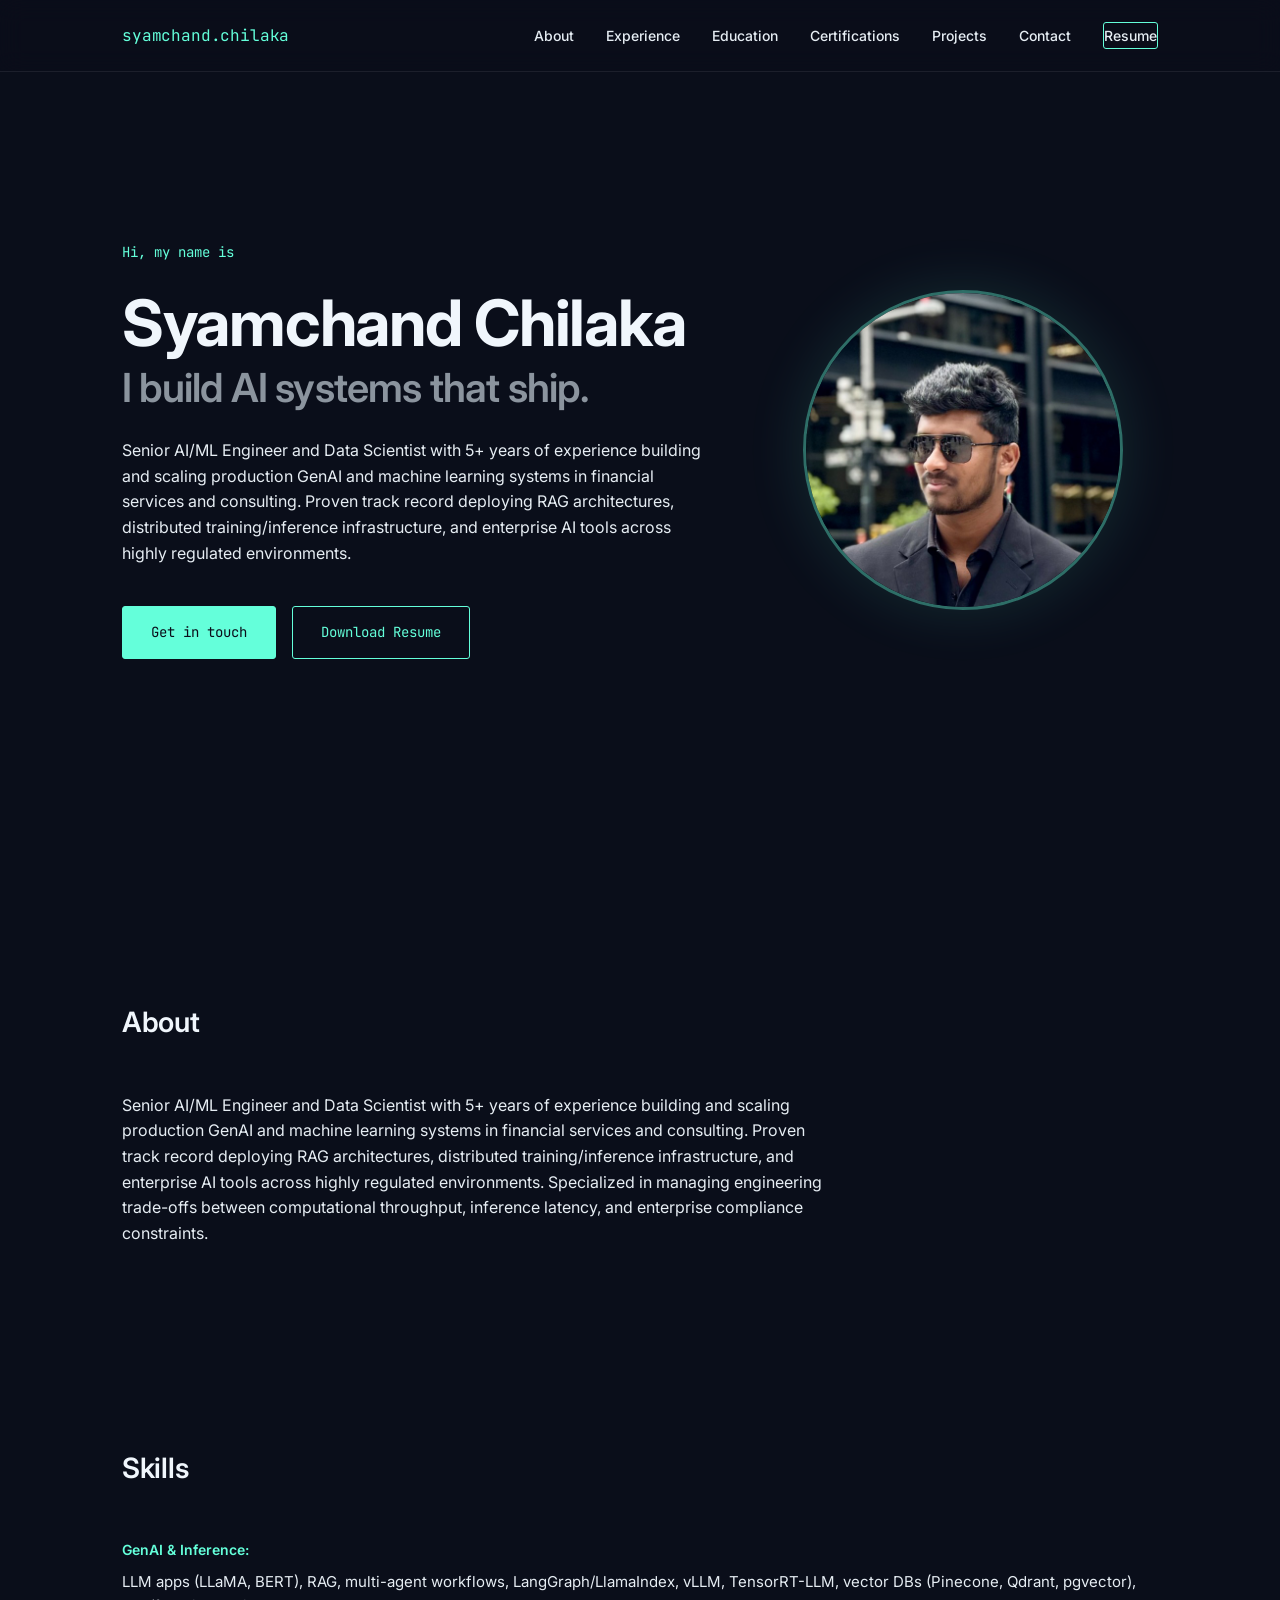
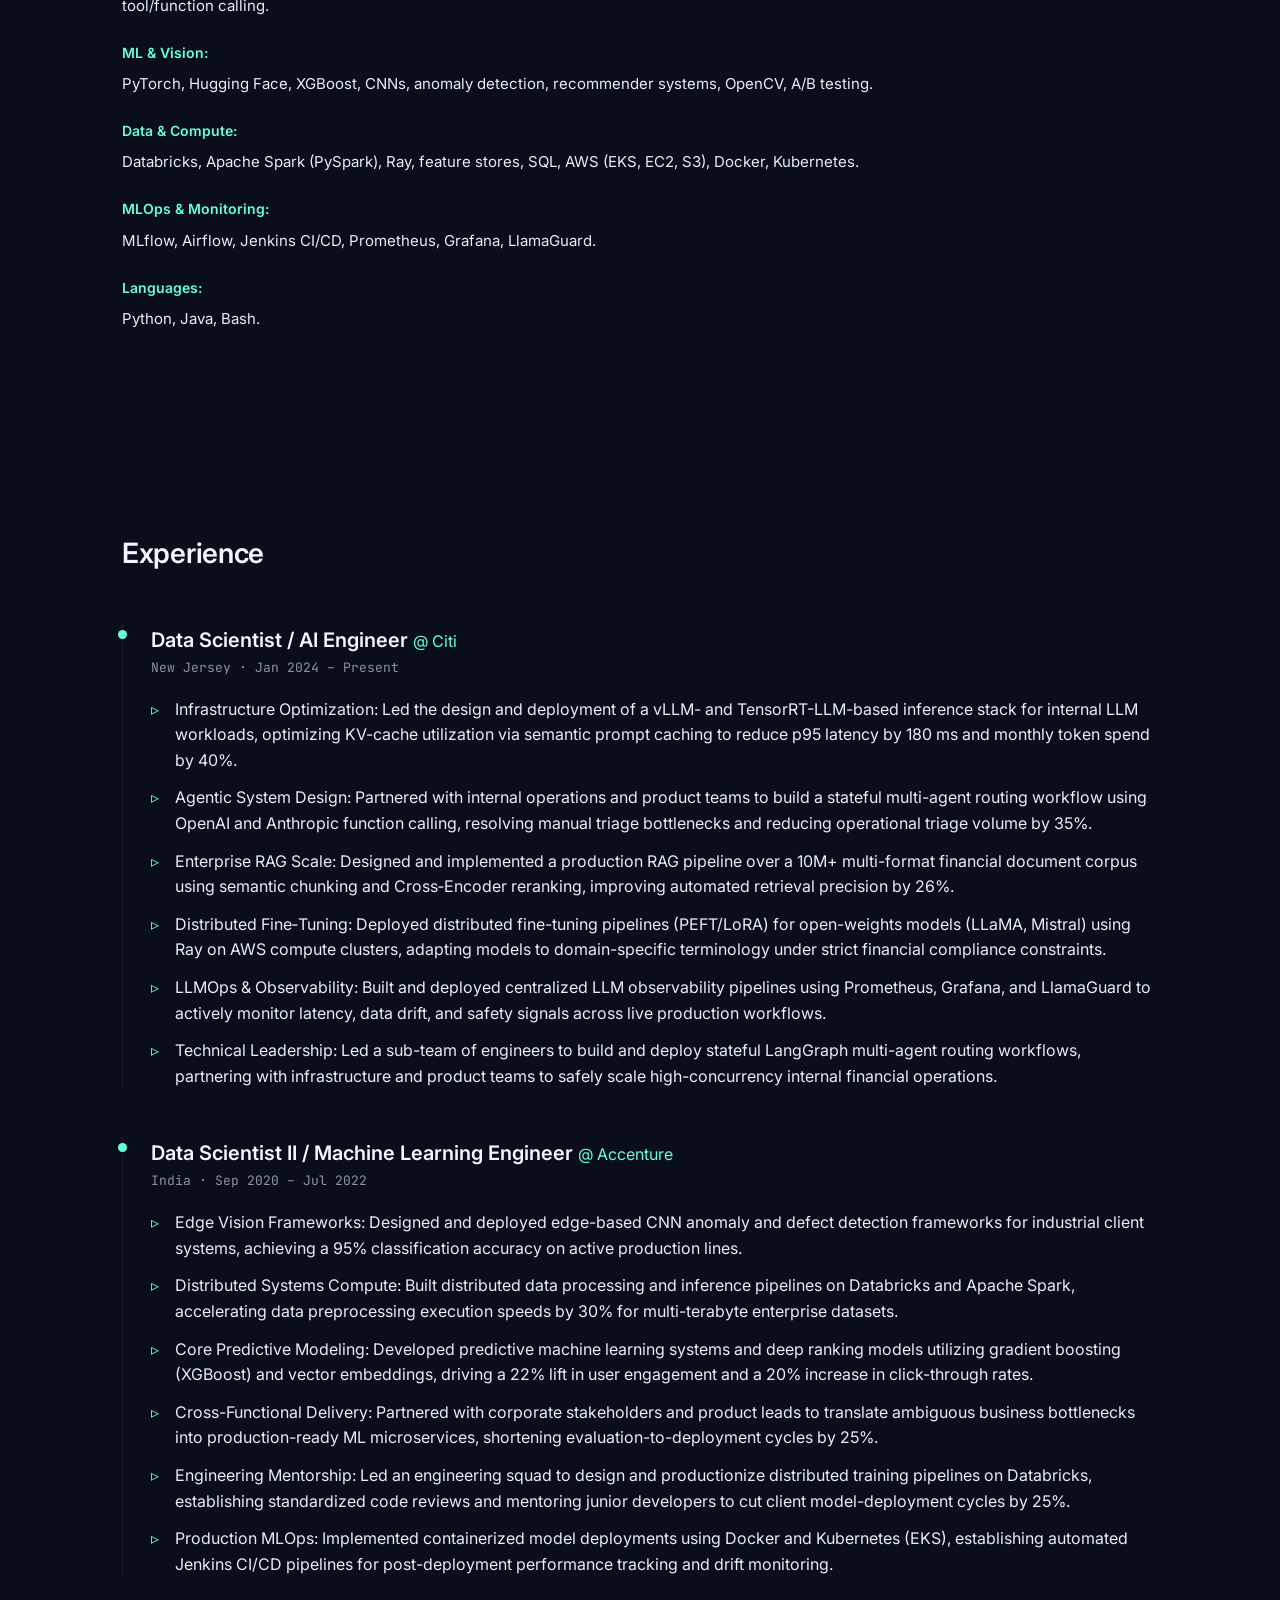
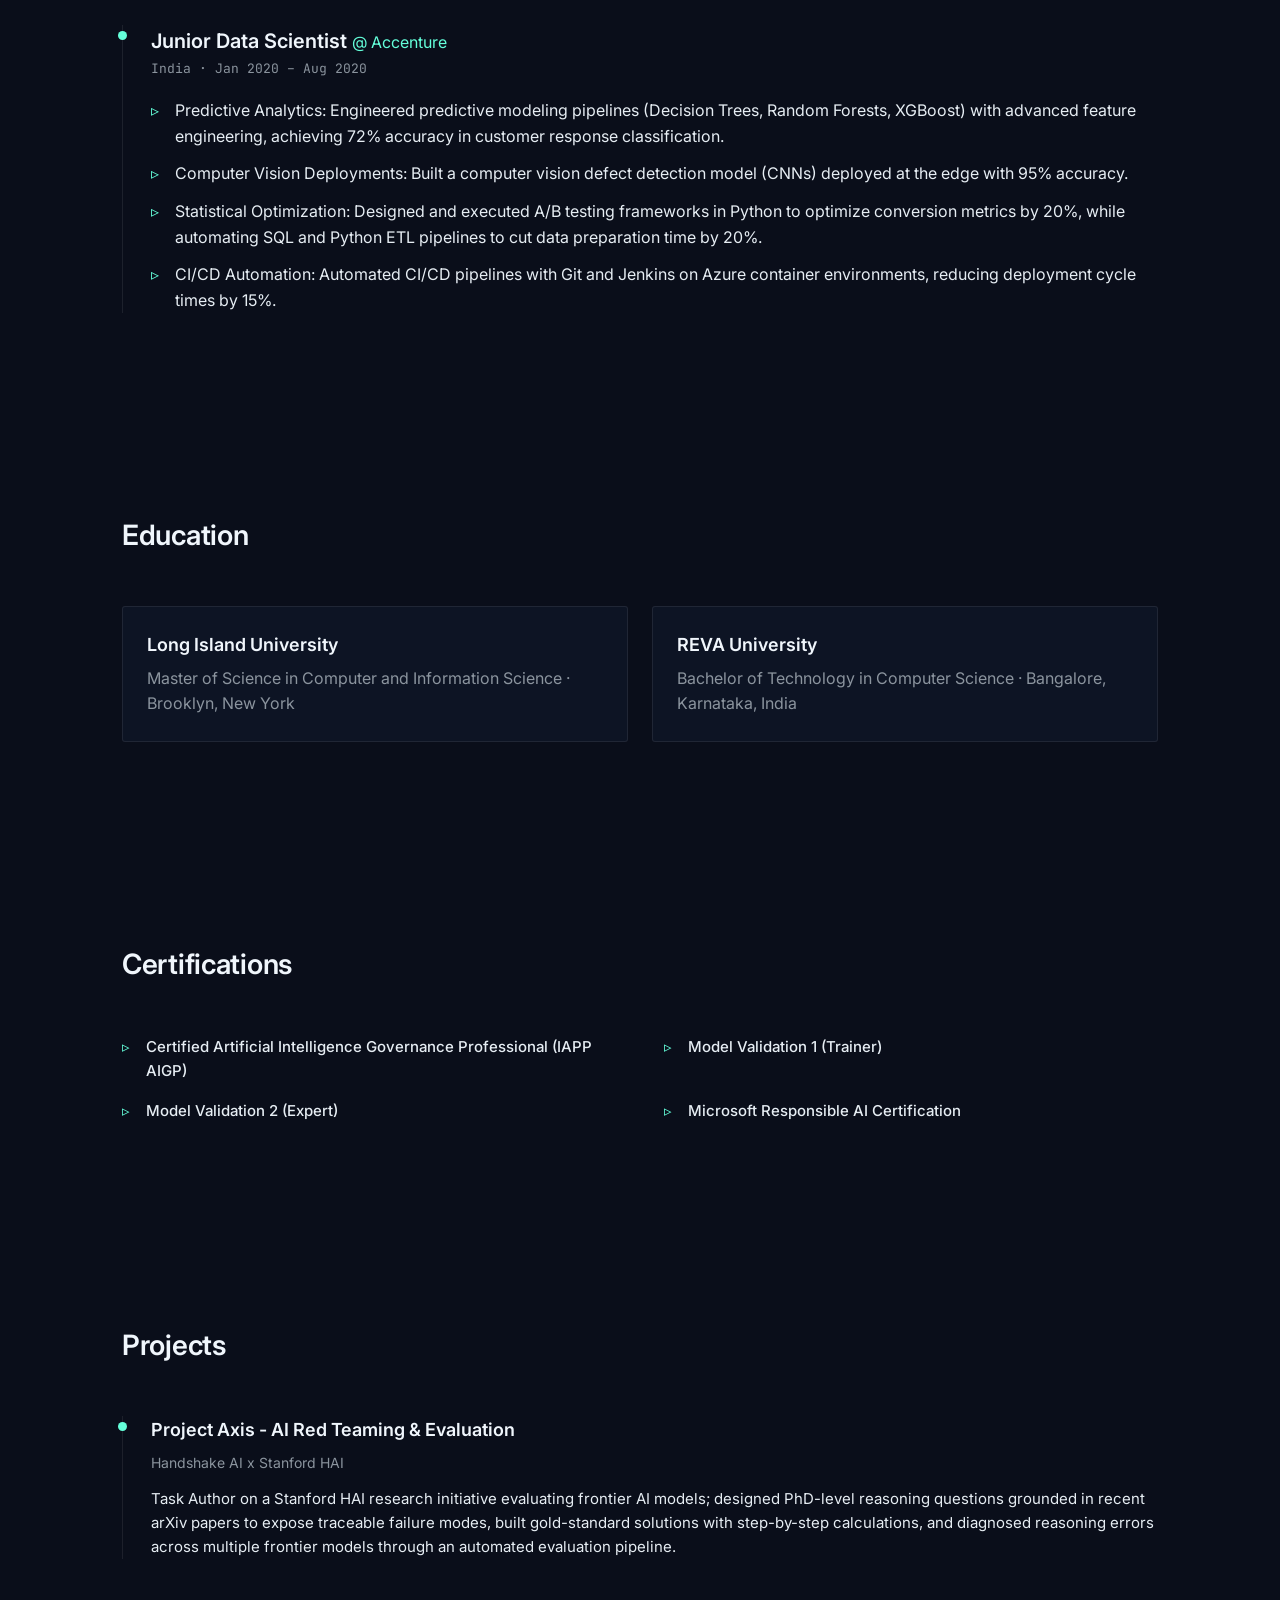
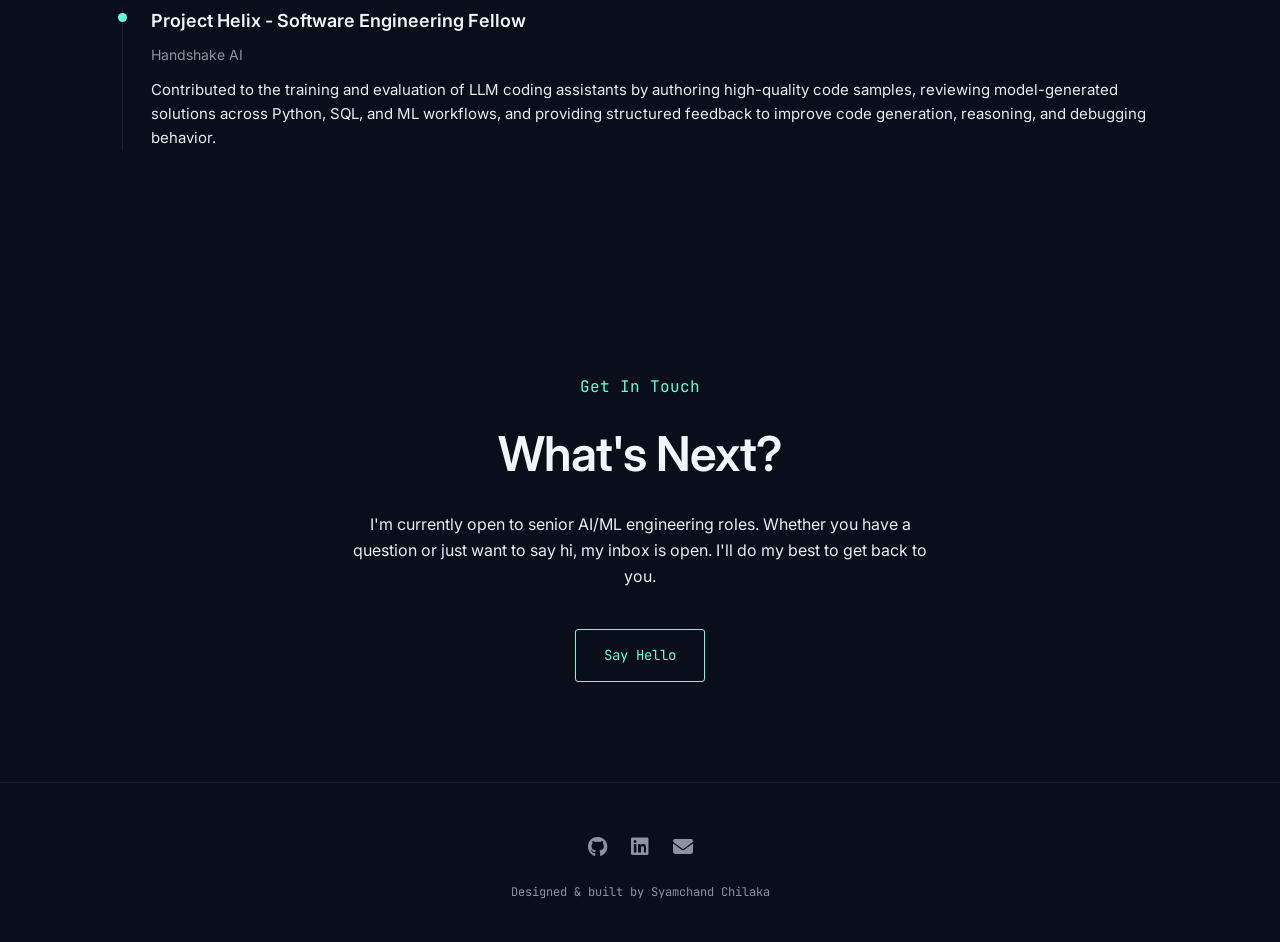
==== commit 89327ba4: "Update UI to match new resume exactly: Professional Summary, Skills (formatted as text), Citi (6 bul" ====
--- a/index.html
+++ b/index.html
@@ -258,28 +258,25 @@
         /* ---------- Skills ---------- */
         .skills-grid {
             display: grid;
-            grid-template-columns: 1fr 1fr;
-            gap: 40px 48px;
+            grid-template-columns: 1fr;
+            gap: 24px;
+        }
+        .skill-cat {
+            display: flex;
+            flex-direction: column;
         }
         .skill-cat h3 {
             font-family: var(--font-sans);
             font-weight: 600;
-            font-size: 16px;
+            font-size: 14px;
             color: var(--accent);
-            margin-bottom: 16px;
-        }
-        .tags { display: flex; flex-wrap: wrap; gap: 8px; }
-        .tag {
-            font-family: var(--font-mono);
-            font-size: 12px;
-            color: var(--text-muted);
-            background: transparent;
-            border: 1px solid var(--border);
-            border-radius: 3px;
-            padding: 6px 12px;
-            transition: border-color 250ms ease, color 250ms ease;
-        }
-        .tag:hover { border-color: var(--border-hover); color: var(--accent); }
+            margin-bottom: 8px;
+        }
+        .skill-cat p {
+            font-size: 15px;
+            color: var(--text-body);
+            line-height: 1.6;
+        }
 
         /* ---------- Experience ---------- */
         .exp-list { display: flex; flex-direction: column; gap: 48px; }
@@ -376,47 +373,37 @@
         /* ---------- Projects ---------- */
         .projects-grid {
             display: grid;
-            grid-template-columns: 1fr 1fr;
+            grid-template-columns: 1fr;
             gap: 24px;
         }
-        .project-card {
-            border: 1px solid var(--border);
-            border-radius: 3px;
-            padding: 32px;
-            background: var(--bg-elevated);
-            display: flex;
-            flex-direction: column;
-            transition: transform 250ms ease, border-color 250ms ease;
-        }
-        .project-card:hover { transform: translateY(-4px); border-color: var(--accent); }
-        .project-label {
-            font-family: var(--font-mono);
-            font-size: 13px;
-            color: var(--accent);
-            margin-bottom: 12px;
-        }
-        .project-card h3 {
+        .project-item {
+            border-left: 1px solid var(--border);
+            padding-left: 28px;
+            position: relative;
+            margin-bottom: 24px;
+        }
+        .project-item::before {
+            content: '';
+            position: absolute;
+            left: -5px;
+            top: 6px;
+            width: 9px;
+            height: 9px;
+            border-radius: 50%;
+            background: var(--accent);
+        }
+        .project-title {
             font-family: var(--font-sans);
             font-weight: 600;
-            font-size: 22px;
+            font-size: 18px;
             color: var(--text-primary);
-            line-height: 1.25;
-            margin-bottom: 6px;
-        }
-        .project-company {
-            font-family: var(--font-sans);
-            font-size: 14px;
-            color: var(--text-muted);
-            margin-bottom: 16px;
+            margin-bottom: 8px;
         }
         .project-desc {
             font-size: 15px;
             color: var(--text-body);
             line-height: 1.6;
-            margin-bottom: 24px;
-            flex-grow: 1;
-        }
-        .project-card .tags { margin-top: auto; }
+        }
 
         /* ---------- Contact ---------- */
         .contact { text-align: center; }
@@ -468,8 +455,7 @@
 
         /* ---------- Responsive ---------- */
         @media (max-width: 1024px) {
-            .skills-grid, .edu-grid, .cert-grid, .projects-grid { grid-template-columns: 1fr; }
-            .projects-grid { gap: 20px; }
+            .edu-grid { grid-template-columns: 1fr; }
             .hero-grid { grid-template-columns: 1fr; gap: 0; }
             .hero-photo { order: -1; margin-bottom: 48px; justify-content: flex-start; }
         }
@@ -542,7 +528,7 @@
                 <p class="eyebrow">Hi, my name is</p>
                 <h1>Syamchand Chilaka</h1>
                 <h2>I build AI systems that ship.</h2>
-                <p>AI / ML Engineer with 5+ years shipping production Generative AI and machine learning systems in financial services and consulting. At Citi, built an LLM chatbot on Hugging Face and LangChain that cut customer response times by 80%, and RAG pipelines that lifted document classification accuracy by 50% on financial text. At Accenture, deployed an XGBoost anomaly detection model at 96% accuracy that reduced false positives by 40% in risk monitoring, and an NLP recommender that lifted click through rate by 20% across SaaS campaigns.</p>
+                <p>Senior AI/ML Engineer and Data Scientist with 5+ years of experience building and scaling production GenAI and machine learning systems in financial services and consulting. Proven track record deploying RAG architectures, distributed training/inference infrastructure, and enterprise AI tools across highly regulated environments.</p>
                 <div class="hero-buttons">
                     <a href="#contact" class="btn btn-filled">Get in touch</a>
                     <a href="syamchand_chilaka_DS_AI_ML_Engineer.pdf" download class="btn btn-outline">Download Resume</a>
@@ -562,7 +548,7 @@
         <div class="container">
             <h2 class="section-heading">About</h2>
             <div class="about-text">
-                <p>AI / ML Engineer with 5+ years shipping production Generative AI and machine learning systems in financial services and consulting. At Citi, built an LLM chatbot on Hugging Face and LangChain that cut customer response times by 80%, and RAG pipelines that lifted document classification accuracy by 50% on financial text. At Accenture, deployed an XGBoost anomaly detection model at 96% accuracy that reduced false positives by 40% in risk monitoring, and an NLP recommender that lifted click through rate by 20% across SaaS campaigns. Now targeting senior AI / ML engineering roles centered on LLMs, RAG, and applied Generative AI.</p>
+                <p>Senior AI/ML Engineer and Data Scientist with 5+ years of experience building and scaling production GenAI and machine learning systems in financial services and consulting. Proven track record deploying RAG architectures, distributed training/inference infrastructure, and enterprise AI tools across highly regulated environments. Specialized in managing engineering trade-offs between computational throughput, inference latency, and enterprise compliance constraints.</p>
             </div>
         </div>
     </section>
@@ -573,84 +559,24 @@
             <h2 class="section-heading">Skills</h2>
             <div class="skills-grid">
                 <div class="skill-cat">
-                    <h3>Generative AI & NLP</h3>
-                    <div class="tags">
-                        <span class="tag">LLMs (BERT, GPT-3, LLaMA)</span>
-                        <span class="tag">Retrieval-Augmented Generation (RAG)</span>
-                        <span class="tag">LangChain</span>
-                        <span class="tag">Hugging Face</span>
-                        <span class="tag">Transformers</span>
-                        <span class="tag">Vector Databases</span>
-                        <span class="tag">Embeddings</span>
-                    </div>
+                    <h3>GenAI & Inference:</h3>
+                    <p>LLM apps (LLaMA, BERT), RAG, multi-agent workflows, LangGraph/LlamaIndex, vLLM, TensorRT-LLM, vector DBs (Pinecone, Qdrant, pgvector), tool/function calling.</p>
                 </div>
                 <div class="skill-cat">
-                    <h3>Machine Learning</h3>
-                    <div class="tags">
-                        <span class="tag">XGBoost</span>
-                        <span class="tag">Recommender Systems</span>
-                        <span class="tag">Anomaly & Fraud Detection</span>
-                        <span class="tag">Reinforcement Learning</span>
-                        <span class="tag">A/B Testing</span>
-                        <span class="tag">Deep Learning (CNNs, RNNs, LSTMs)</span>
-                        <span class="tag">Computer Vision</span>
-                    </div>
+                    <h3>ML & Vision:</h3>
+                    <p>PyTorch, Hugging Face, XGBoost, CNNs, anomaly detection, recommender systems, OpenCV, A/B testing.</p>
                 </div>
                 <div class="skill-cat">
-                    <h3>Frameworks</h3>
-                    <div class="tags">
-                        <span class="tag">PyTorch</span>
-                        <span class="tag">TensorFlow</span>
-                        <span class="tag">Keras</span>
-                        <span class="tag">OpenCV</span>
-                    </div>
+                    <h3>Data & Compute:</h3>
+                    <p>Databricks, Apache Spark (PySpark), Ray, feature stores, SQL, AWS (EKS, EC2, S3), Docker, Kubernetes.</p>
                 </div>
                 <div class="skill-cat">
-                    <h3>Languages</h3>
-                    <div class="tags">
-                        <span class="tag">Python</span>
-                        <span class="tag">R</span>
-                        <span class="tag">Java</span>
-                        <span class="tag">SQL</span>
-                        <span class="tag">Scala</span>
-                        <span class="tag">Bash</span>
-                        <span class="tag">Git</span>
-                    </div>
+                    <h3>MLOps & Monitoring:</h3>
+                    <p>MLflow, Airflow, Jenkins CI/CD, Prometheus, Grafana, LlamaGuard.</p>
                 </div>
                 <div class="skill-cat">
-                    <h3>MLOps & Deployment</h3>
-                    <div class="tags">
-                        <span class="tag">MLflow</span>
-                        <span class="tag">Airflow</span>
-                        <span class="tag">AWS SageMaker</span>
-                        <span class="tag">Docker</span>
-                        <span class="tag">Kubernetes</span>
-                        <span class="tag">Jenkins</span>
-                        <span class="tag">CI/CD</span>
-                        <span class="tag">FastAPI</span>
-                        <span class="tag">Model Monitoring</span>
-                        <span class="tag">Drift Detection</span>
-                    </div>
-                </div>
-                <div class="skill-cat">
-                    <h3>Cloud & Big Data</h3>
-                    <div class="tags">
-                        <span class="tag">AWS (S3, RDS, EC2, Lambda, Bedrock, SageMaker)</span>
-                        <span class="tag">Azure</span>
-                        <span class="tag">GCP BigQuery</span>
-                        <span class="tag">Spark (PySpark, MLlib)</span>
-                        <span class="tag">Databricks</span>
-                        <span class="tag">Delta Lake</span>
-                        <span class="tag">dbt</span>
-                    </div>
-                </div>
-                <div class="skill-cat">
-                    <h3>Visualization & BI</h3>
-                    <div class="tags">
-                        <span class="tag">Tableau</span>
-                        <span class="tag">Power BI</span>
-                        <span class="tag">Looker</span>
-                    </div>
+                    <h3>Languages:</h3>
+                    <p>Python, Java, Bash.</p>
                 </div>
             </div>
         </div>
@@ -662,37 +588,37 @@
             <h2 class="section-heading">Experience</h2>
             <div class="exp-list">
                 <div class="exp-item">
-                    <div class="exp-role">Data Scientist <span class="at">@ Citi</span></div>
-                    <div class="exp-meta">New Jersey · Sep 2023 – Present</div>
+                    <div class="exp-role">Data Scientist / AI Engineer <span class="at">@ Citi</span></div>
+                    <div class="exp-meta">New Jersey · Jan 2024 – Present</div>
                     <ul class="exp-bullets">
-                        <li>Designed and deployed a Generative AI chatbot on Hugging Face Transformers and LangChain, cutting customer response times by 80%.</li>
-                        <li>Built retrieval-augmented generation (RAG) pipelines with vector databases and feature engineering on financial text, improving document classification accuracy by 50%.</li>
-                        <li>Automated model retraining and data preparation workflows with MLflow and Airflow, reducing turnaround time by 20%.</li>
-                        <li>Designed production monitoring dashboards in Tableau and CloudWatch, tracking drift, latency, and uptime of AI models in production.</li>
-                        <li>Partnered with compliance teams to embed explainability frameworks into LLM solutions, supporting audit and governance reviews.</li>
-                        <li>Optimized SQL queries and maintained data pipelines, reducing data preparation time for ML models by 20%.</li>
-                        <li>Presented ML strategy and results to senior leadership, informing prioritization of AI infrastructure investment.</li>
+                        <li>Infrastructure Optimization: Led the design and deployment of a vLLM- and TensorRT-LLM-based inference stack for internal LLM workloads, optimizing KV-cache utilization via semantic prompt caching to reduce p95 latency by 180 ms and monthly token spend by 40%.</li>
+                        <li>Agentic System Design: Partnered with internal operations and product teams to build a stateful multi-agent routing workflow using OpenAI and Anthropic function calling, resolving manual triage bottlenecks and reducing operational triage volume by 35%.</li>
+                        <li>Enterprise RAG Scale: Designed and implemented a production RAG pipeline over a 10M+ multi-format financial document corpus using semantic chunking and Cross‑Encoder reranking, improving automated retrieval precision by 26%.</li>
+                        <li>Distributed Fine‑Tuning: Deployed distributed fine-tuning pipelines (PEFT/LoRA) for open-weights models (LLaMA, Mistral) using Ray on AWS compute clusters, adapting models to domain-specific terminology under strict financial compliance constraints.</li>
+                        <li>LLMOps & Observability: Built and deployed centralized LLM observability pipelines using Prometheus, Grafana, and LlamaGuard to actively monitor latency, data drift, and safety signals across live production workflows.</li>
+                        <li>Technical Leadership: Led a sub-team of engineers to build and deploy stateful LangGraph multi-agent routing workflows, partnering with infrastructure and product teams to safely scale high-concurrency internal financial operations.</li>
                     </ul>
                 </div>
                 <div class="exp-item">
-                    <div class="exp-role">Data Scientist II <span class="at">@ Accenture</span></div>
+                    <div class="exp-role">Data Scientist II / Machine Learning Engineer <span class="at">@ Accenture</span></div>
                     <div class="exp-meta">India · Sep 2020 – Jul 2022</div>
                     <ul class="exp-bullets">
-                        <li>Built and deployed an XGBoost anomaly detection model at 96% accuracy as an API microservice, reducing false positives by 40% in financial risk monitoring.</li>
-                        <li>Created an NLP based recommendation engine using embeddings and feature engineering, lifting click through rate by 20% for SaaS marketing campaigns.</li>
-                        <li>Applied KMeans clustering to identify distinct customer segments, enhancing targeted marketing campaigns by 25%.</li>
-                        <li>Accelerated distributed training by 30% on Databricks with PyTorch and Spark, and automated ML workflows on AWS SageMaker with MLflow tracking and Jenkins based CI/CD pipelines for reproducibility.</li>
-                        <li>Embedded explainability frameworks with compliance teams reducing model review cycles by 25%, and mentored 3 junior data scientists on MLOps and feature engineering.</li>
+                        <li>Edge Vision Frameworks: Designed and deployed edge-based CNN anomaly and defect detection frameworks for industrial client systems, achieving a 95% classification accuracy on active production lines.</li>
+                        <li>Distributed Systems Compute: Built distributed data processing and inference pipelines on Databricks and Apache Spark, accelerating data preprocessing execution speeds by 30% for multi-terabyte enterprise datasets.</li>
+                        <li>Core Predictive Modeling: Developed predictive machine learning systems and deep ranking models utilizing gradient boosting (XGBoost) and vector embeddings, driving a 22% lift in user engagement and a 20% increase in click-through rates.</li>
+                        <li>Cross-Functional Delivery: Partnered with corporate stakeholders and product leads to translate ambiguous business bottlenecks into production-ready ML microservices, shortening evaluation-to-deployment cycles by 25%.</li>
+                        <li>Engineering Mentorship: Led an engineering squad to design and productionize distributed training pipelines on Databricks, establishing standardized code reviews and mentoring junior developers to cut client model-deployment cycles by 25%.</li>
+                        <li>Production MLOps: Implemented containerized model deployments using Docker and Kubernetes (EKS), establishing automated Jenkins CI/CD pipelines for post-deployment performance tracking and drift monitoring.</li>
                     </ul>
                 </div>
                 <div class="exp-item">
                     <div class="exp-role">Junior Data Scientist <span class="at">@ Accenture</span></div>
-                    <div class="exp-meta">India · Aug 2019 – Aug 2020</div>
+                    <div class="exp-meta">India · Jan 2020 – Aug 2020</div>
                     <ul class="exp-bullets">
-                        <li>Engineered predictive models (Decision Trees, Random Forests, XGBoost) with advanced feature engineering, achieving 72% accuracy in customer response prediction.</li>
-                        <li>Developed a computer vision defect detection model (CNNs) deployed at the edge with 95% accuracy.</li>
-                        <li>Designed and executed A/B testing frameworks in Python, improving conversions by 20%, and automated SQL and Python ETL pipelines cutting ML data preparation time by 20%.</li>
-                        <li>Automated CI/CD pipelines with Git and Jenkins on Azure (Docker and Kubernetes), reducing build and deployment times for big data projects by 15%.</li>
+                        <li>Predictive Analytics: Engineered predictive modeling pipelines (Decision Trees, Random Forests, XGBoost) with advanced feature engineering, achieving 72% accuracy in customer response classification.</li>
+                        <li>Computer Vision Deployments: Built a computer vision defect detection model (CNNs) deployed at the edge with 95% accuracy.</li>
+                        <li>Statistical Optimization: Designed and executed A/B testing frameworks in Python to optimize conversion metrics by 20%, while automating SQL and Python ETL pipelines to cut data preparation time by 20%.</li>
+                        <li>CI/CD Automation: Automated CI/CD pipelines with Git and Jenkins on Azure container environments, reducing deployment cycle times by 15%.</li>
                     </ul>
                 </div>
             </div>
@@ -721,10 +647,10 @@
         <div class="container">
             <h2 class="section-heading">Certifications</h2>
             <div class="cert-grid">
+                <div class="cert-item">Certified Artificial Intelligence Governance Professional (IAPP AIGP)</div>
                 <div class="cert-item">Model Validation 1 (Trainer)</div>
-                <div class="cert-item">Model Validation 2 (Expert )</div>
-                <div class="cert-item">Microsoft Certified: Azure Fundamentals</div>
-                <div class="cert-item">Object Oriented Programming in Java</div>
+                <div class="cert-item">Model Validation 2 (Expert)</div>
+                <div class="cert-item">Microsoft Responsible AI Certification</div>
             </div>
         </div>
     </section>
@@ -734,32 +660,15 @@
         <div class="container">
             <h2 class="section-heading">Projects</h2>
             <div class="projects-grid">
-                <div class="project-card">
-                    <div class="project-label">Project</div>
-                    <h3>Enterprise Financial RAG & Low-Latency Inference Gateway</h3>
-                    <div class="project-company">Citi</div>
-                    <p class="project-desc">vLLM and TensorRT-LLM inference infrastructure with semantic prompt caching, reducing p95 API latency by 180 ms and monthly token spend by 40%; built stateful LangGraph multi-agent routing workflows handling 50K+ weekly operational requests to cut manual triage by 35%; architected layout-aware RAG pipelines over a 10M+ document corpus with Cross-Encoder reranking, boosting retrieval precision by 26%.</p>
-                </div>
-
-                <div class="project-card">
-                    <div class="project-label">Project</div>
-                    <h3>Multi-Terabyte Distributed Predictive Analytics & MLOps Infrastructure</h3>
-                    <div class="project-company">Accenture</div>
-                    <p class="project-desc">Distributed training and data preprocessing pipelines built with PySpark on Databricks, accelerating execution speeds by 30% across multi-terabyte datasets; deployed predictive recommendation and deep ranking systems (XGBoost + embeddings) lifting user engagement by 22% and CTR by 20%; integrated containerized microservices via Docker, Kubernetes, and Jenkins CI/CD to shorten model deployment cycles by 25%.</p>
-                </div>
-
-                <div class="project-card">
-                    <div class="project-label">Project</div>
-                    <h3>Software Engineering Fellow - Project Helix</h3>
-                    <div class="project-company">Handshake AI</div>
-                    <p class="project-desc">Contributed to training and evaluation of LLM coding assistants by authoring high-quality code samples, reviewing model-generated solutions across Python, SQL, and ML workflows, and providing structured feedback to improve code generation, reasoning, and debugging behavior.</p>
-                </div>
-
-                <div class="project-card">
-                    <div class="project-label">Project</div>
-                    <h3>Project Axis - AI Red Teaming and Evaluation</h3>
-                    <div class="project-company">Handshake AI x Stanford HAI</div>
-                    <p class="project-desc">Task Author on a Stanford HAI research initiative evaluating frontier AI models; designed PhD-level reasoning questions grounded in recent arXiv papers to expose traceable failure modes, built gold-standard solutions with step-by-step calculations, and diagnosed reasoning errors across multiple frontier models through an automated evaluation pipeline; work supported AI safety in healthcare, legal, hiring, and education applications.</p>
+                <div class="project-item">
+                    <div class="project-title">Project Axis - AI Red Teaming & Evaluation</div>
+                    <p style="font-size: 14px; color: var(--text-muted); margin-bottom: 12px;">Handshake AI x Stanford HAI</p>
+                    <div class="project-desc">Task Author on a Stanford HAI research initiative evaluating frontier AI models; designed PhD-level reasoning questions grounded in recent arXiv papers to expose traceable failure modes, built gold-standard solutions with step-by-step calculations, and diagnosed reasoning errors across multiple frontier models through an automated evaluation pipeline.</div>
+                </div>
+                <div class="project-item">
+                    <div class="project-title">Project Helix - Software Engineering Fellow</div>
+                    <p style="font-size: 14px; color: var(--text-muted); margin-bottom: 12px;">Handshake AI</p>
+                    <div class="project-desc">Contributed to the training and evaluation of LLM coding assistants by authoring high-quality code samples, reviewing model-generated solutions across Python, SQL, and ML workflows, and providing structured feedback to improve code generation, reasoning, and debugging behavior.</div>
                 </div>
             </div>
         </div>
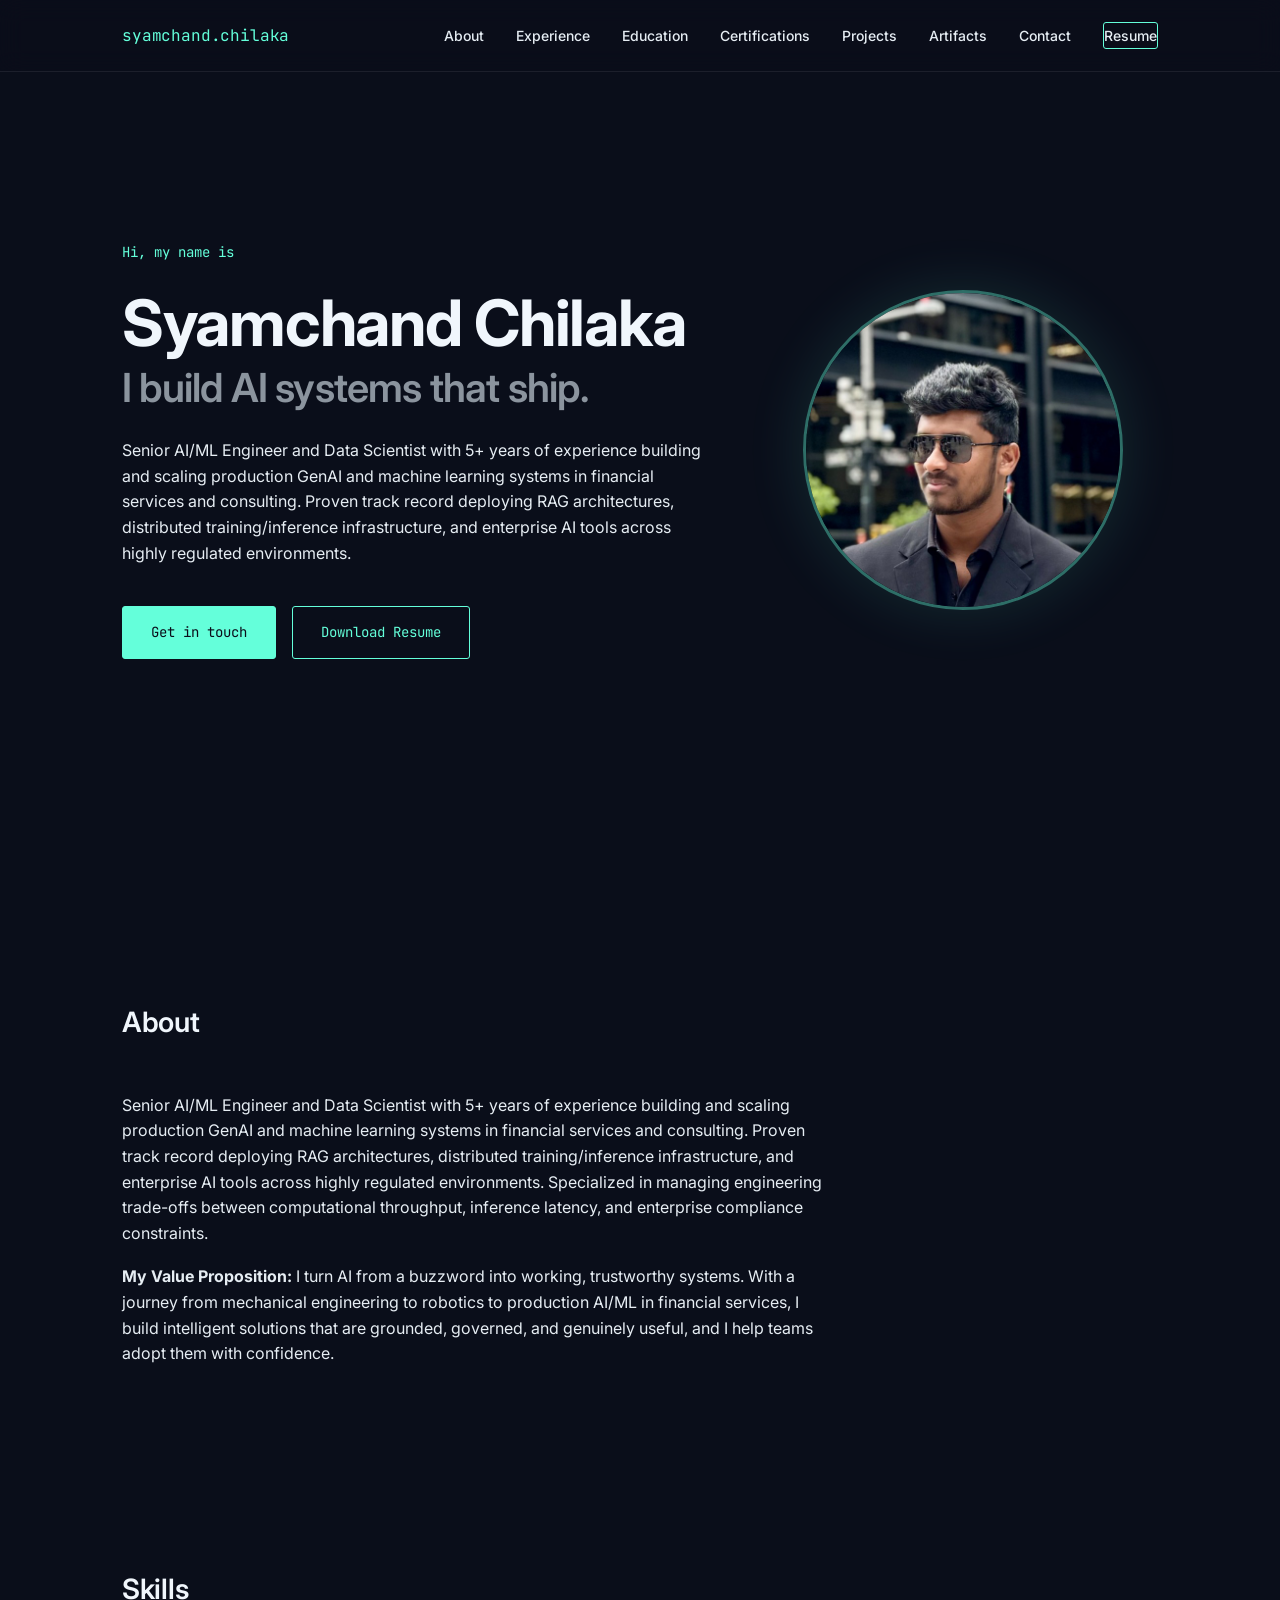
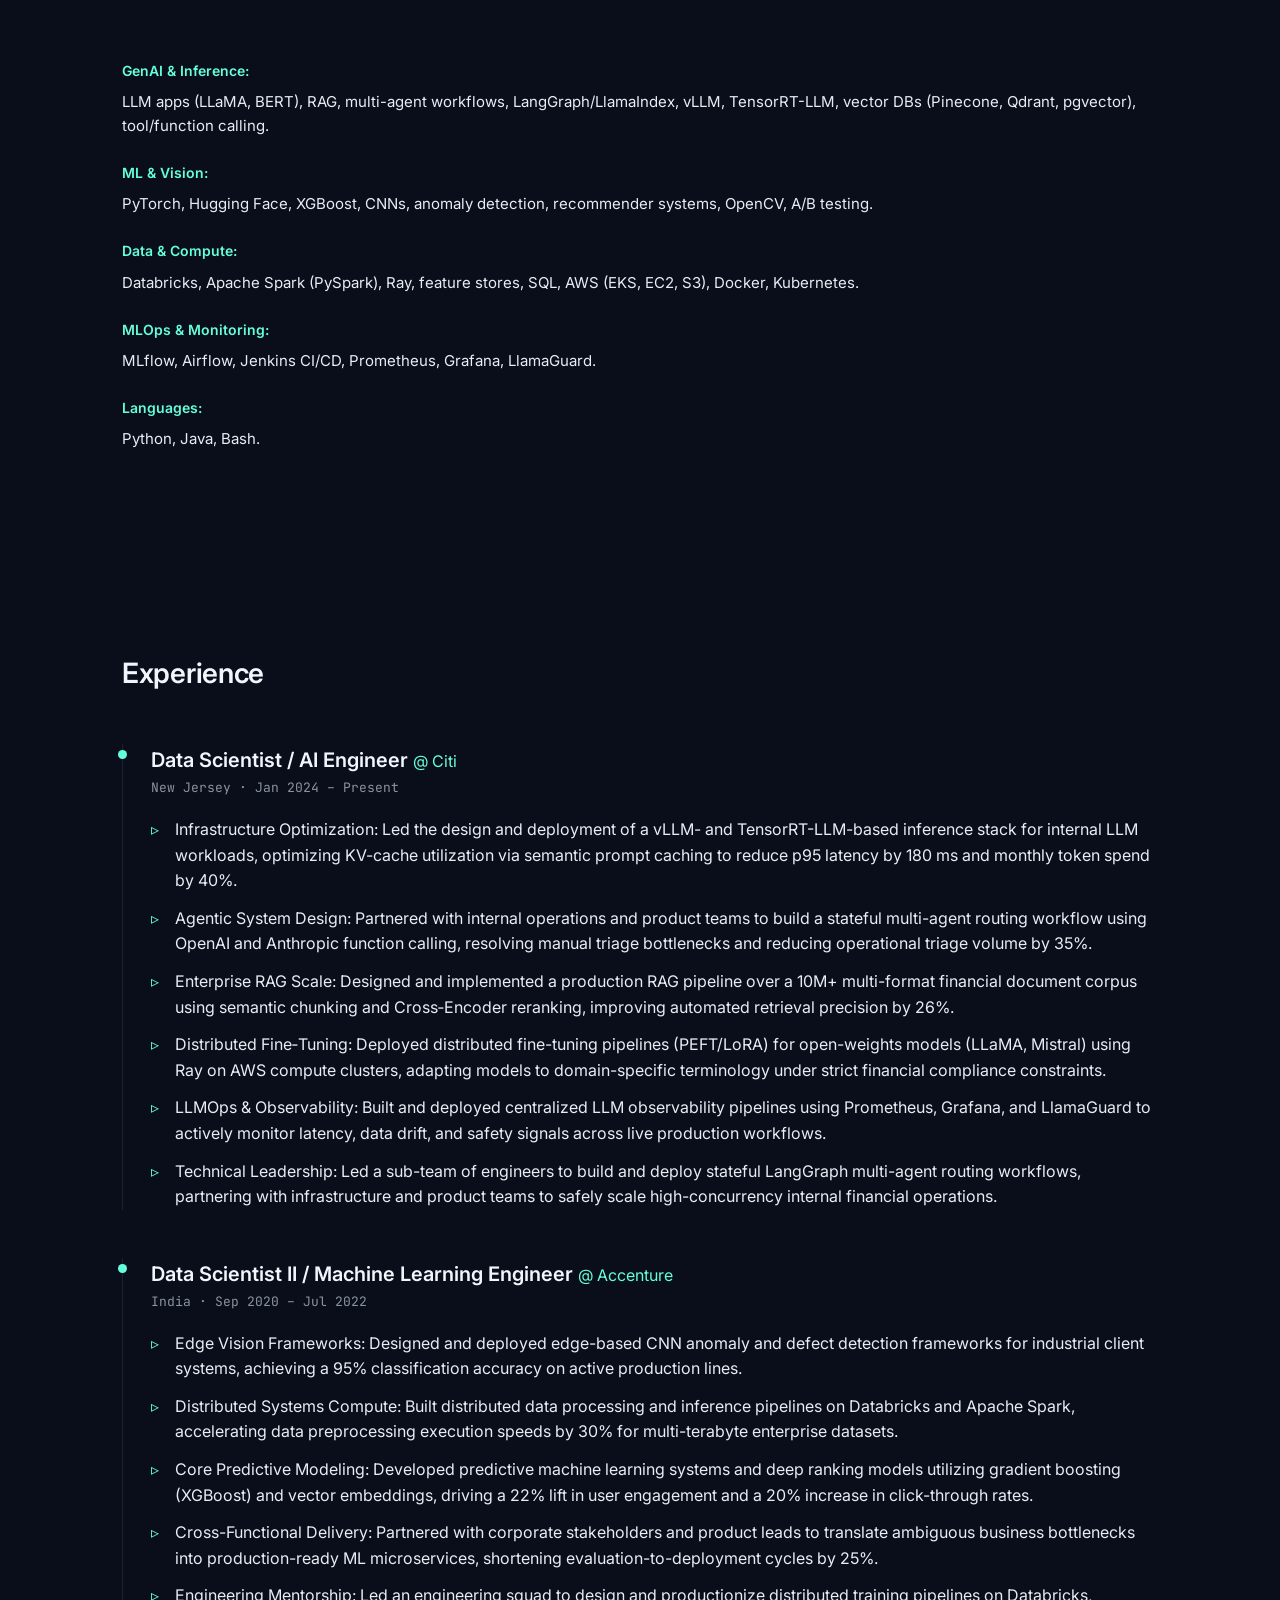
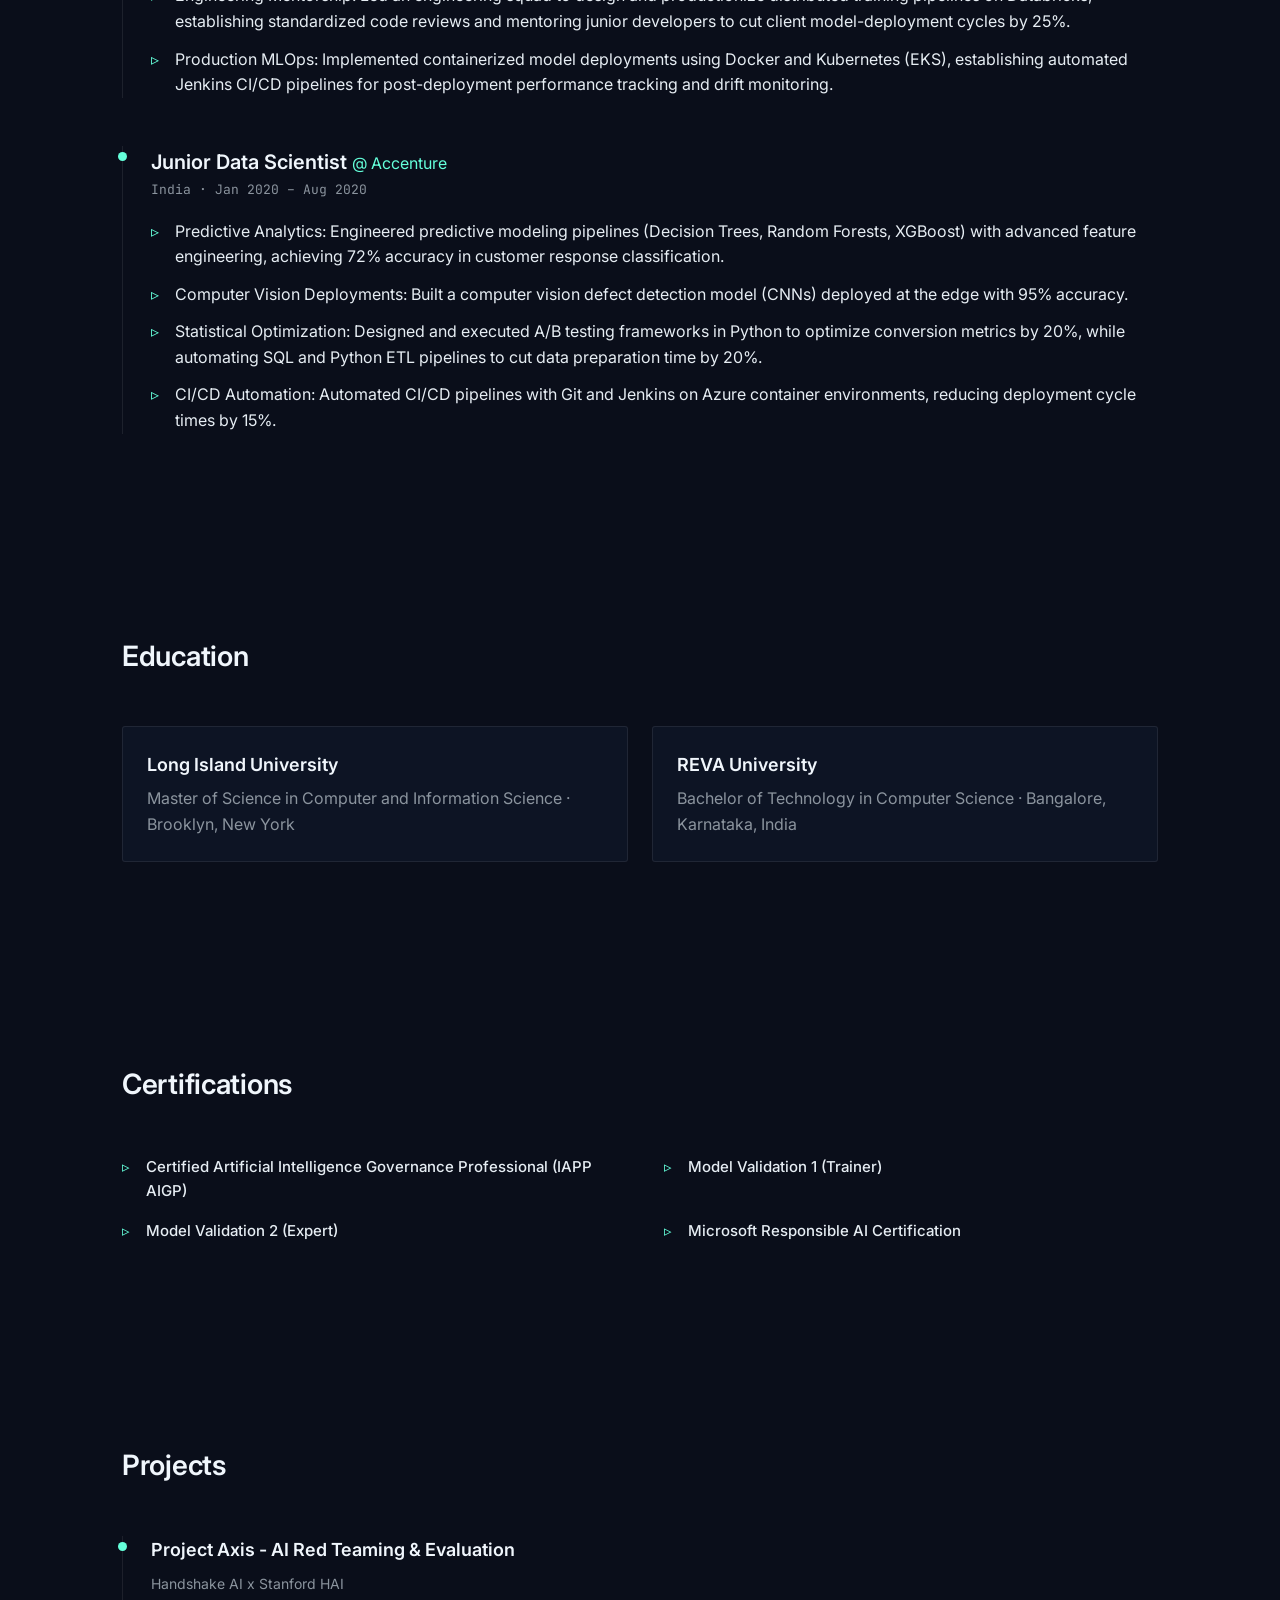
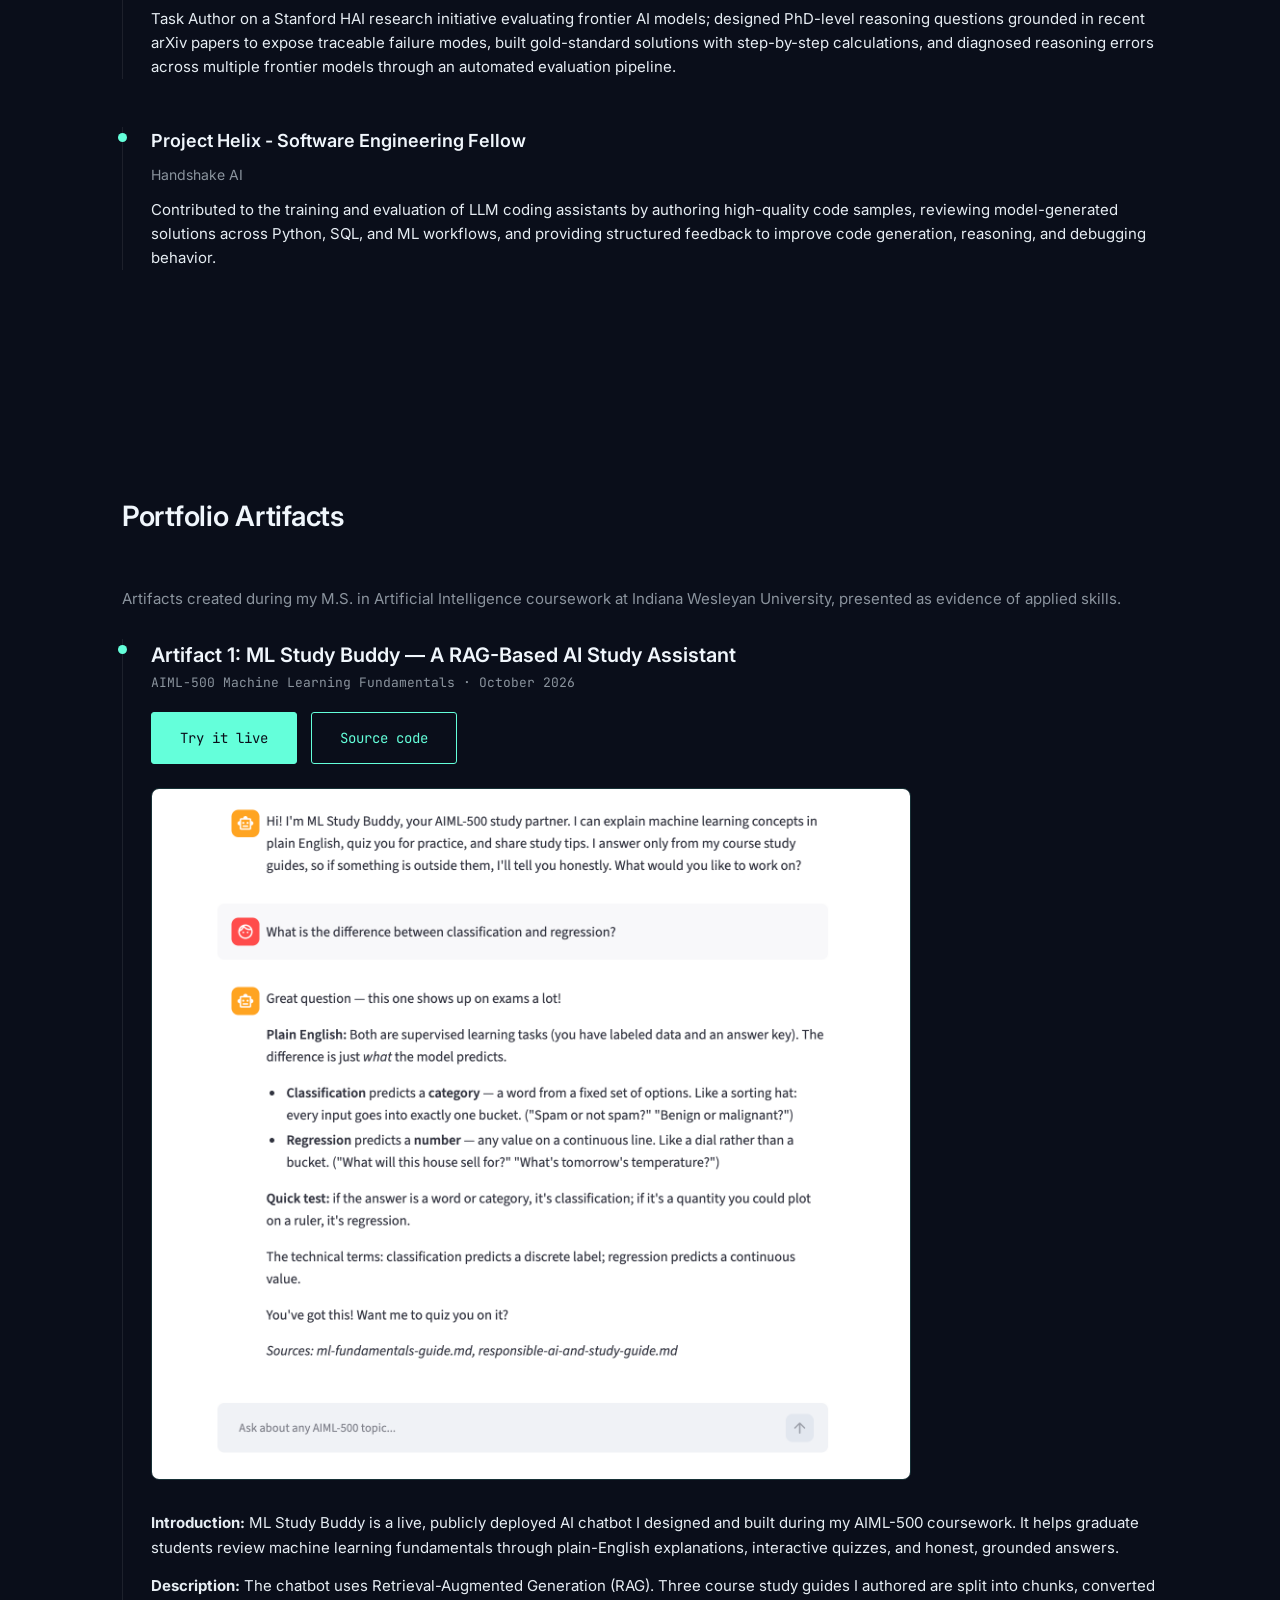
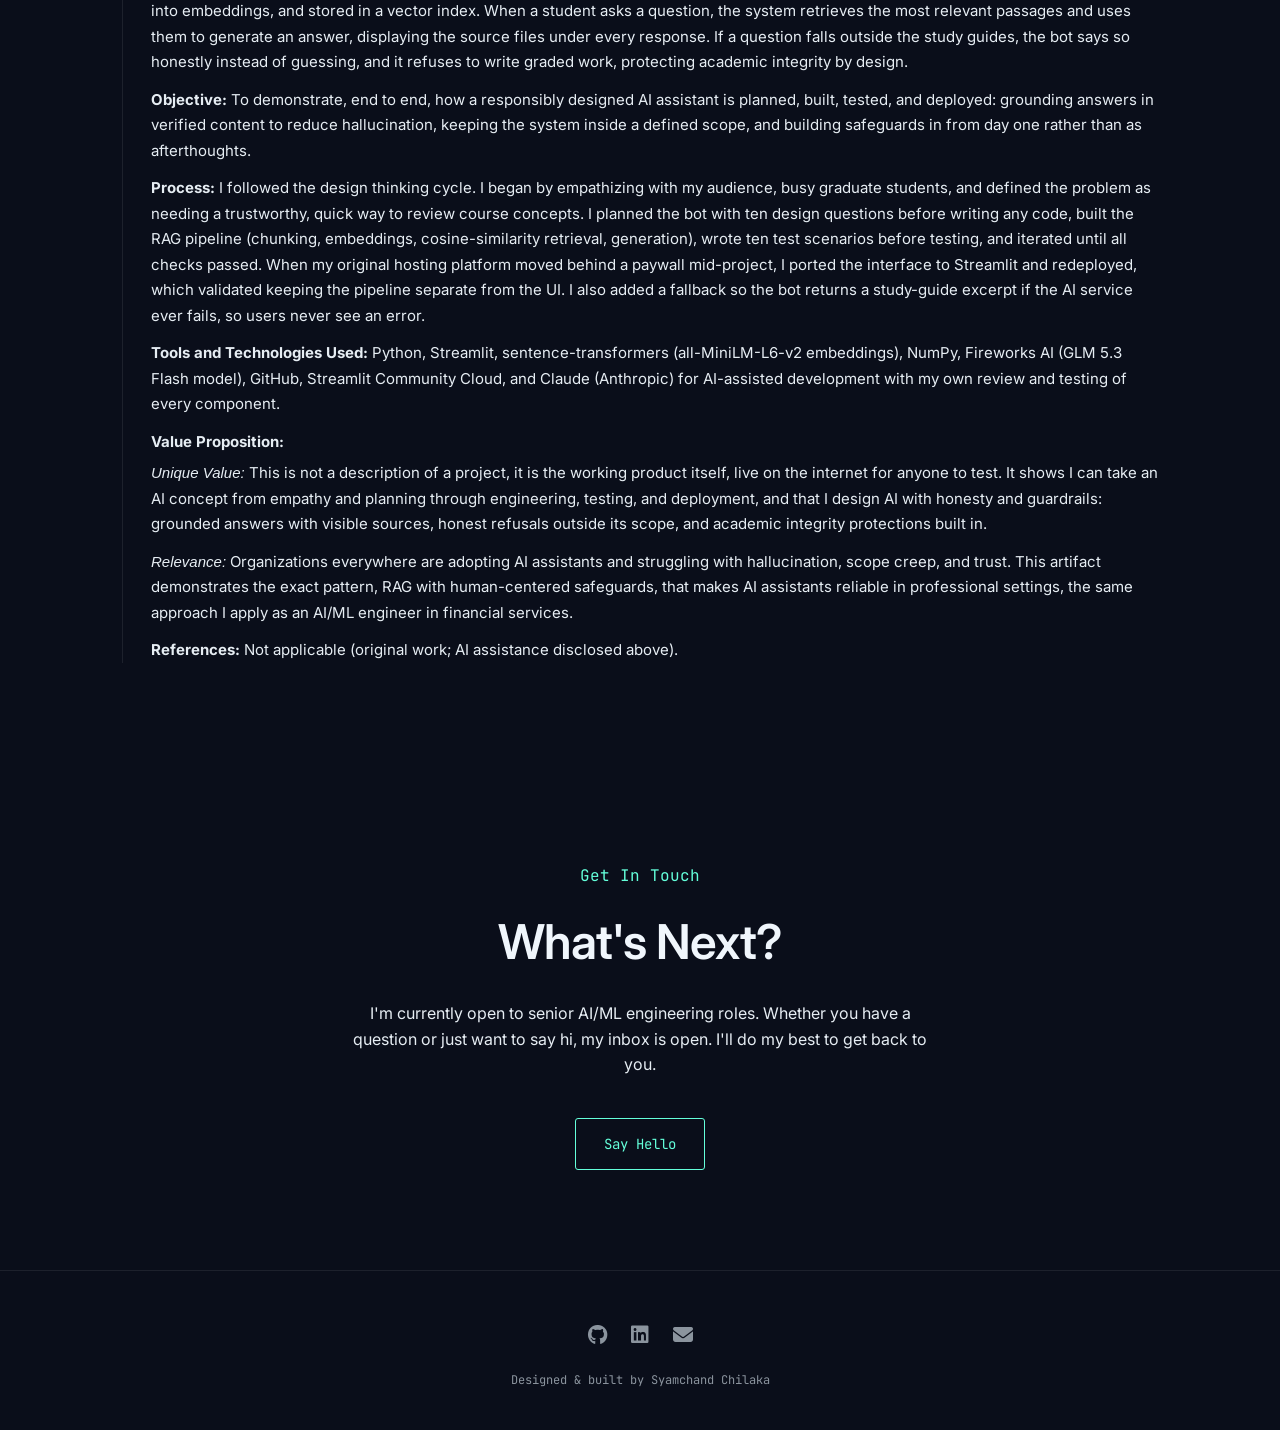
==== commit 164dc16d: "Add files via upload" ====
--- a/index.html
+++ b/index.html
@@ -515,8 +515,9 @@
                 <li><a href="#education">Education</a></li>
                 <li><a href="#certifications">Certifications</a></li>
                 <li><a href="#projects">Projects</a></li>
+                <li><a href="#artifacts">Artifacts</a></li>
                 <li><a href="#contact">Contact</a></li>
-                <li><a href="syamchand_chilaka_DS_AI_ML_Engineer.pdf" download class="nav-cta">Resume</a></li>
+                <li><a href="Syamchand_Chilaka_Resume.pdf" download class="nav-cta">Resume</a></li>
             </ul>
         </div>
     </nav>
@@ -531,7 +532,7 @@
                 <p>Senior AI/ML Engineer and Data Scientist with 5+ years of experience building and scaling production GenAI and machine learning systems in financial services and consulting. Proven track record deploying RAG architectures, distributed training/inference infrastructure, and enterprise AI tools across highly regulated environments.</p>
                 <div class="hero-buttons">
                     <a href="#contact" class="btn btn-filled">Get in touch</a>
-                    <a href="syamchand_chilaka_DS_AI_ML_Engineer.pdf" download class="btn btn-outline">Download Resume</a>
+                    <a href="Syamchand_Chilaka_Resume.pdf" download class="btn btn-outline">Download Resume</a>
                 </div>
             </div>
             <div class="hero-photo">
@@ -549,6 +550,7 @@
             <h2 class="section-heading">About</h2>
             <div class="about-text">
                 <p>Senior AI/ML Engineer and Data Scientist with 5+ years of experience building and scaling production GenAI and machine learning systems in financial services and consulting. Proven track record deploying RAG architectures, distributed training/inference infrastructure, and enterprise AI tools across highly regulated environments. Specialized in managing engineering trade-offs between computational throughput, inference latency, and enterprise compliance constraints.</p>
+                <p style="margin-top: 18px;"><strong>My Value Proposition:</strong> I turn AI from a buzzword into working, trustworthy systems. With a journey from mechanical engineering to robotics to production AI/ML in financial services, I build intelligent solutions that are grounded, governed, and genuinely useful, and I help teams adopt them with confidence.</p>
             </div>
         </div>
     </section>
@@ -669,6 +671,34 @@
                     <div class="project-title">Project Helix - Software Engineering Fellow</div>
                     <p style="font-size: 14px; color: var(--text-muted); margin-bottom: 12px;">Handshake AI</p>
                     <div class="project-desc">Contributed to the training and evaluation of LLM coding assistants by authoring high-quality code samples, reviewing model-generated solutions across Python, SQL, and ML workflows, and providing structured feedback to improve code generation, reasoning, and debugging behavior.</div>
+                </div>
+            </div>
+        </div>
+    </section>
+
+    <!-- Portfolio Artifacts (IWU MS in AI coursework) -->
+    <section id="artifacts" data-reveal>
+        <div class="container">
+            <h2 class="section-heading">Portfolio Artifacts</h2>
+            <p style="color: var(--text-muted); margin-bottom: 28px; font-size: 15px;">Artifacts created during my M.S. in Artificial Intelligence coursework at Indiana Wesleyan University, presented as evidence of applied skills.</p>
+            <div class="exp-item">
+                <div class="exp-role">Artifact 1: ML Study Buddy — A RAG-Based AI Study Assistant</div>
+                <div class="exp-meta">AIML-500 Machine Learning Fundamentals · October 2026</div>
+                <p style="margin: 16px 0 10px;">
+                    <a href="https://ml-study-buddy.streamlit.app" target="_blank" rel="noopener noreferrer" class="btn btn-filled" style="margin-right: 10px;">Try it live</a>
+                    <a href="https://github.com/Syamchand-Chilaka/ml-study-buddy" target="_blank" rel="noopener noreferrer" class="btn btn-outline">Source code</a>
+                </p>
+                <img src="artifact-ml-study-buddy.png" alt="ML Study Buddy chatbot answering a machine learning question with source citations" style="width: 100%; max-width: 760px; border-radius: 8px; margin: 14px 0 22px; border: 1px solid rgba(100,255,218,0.15);" onerror="this.style.display='none';">
+                <div style="font-size: 15px; line-height: 1.7;">
+                    <p style="margin-bottom: 12px;"><strong>Introduction:</strong> ML Study Buddy is a live, publicly deployed AI chatbot I designed and built during my AIML-500 coursework. It helps graduate students review machine learning fundamentals through plain-English explanations, interactive quizzes, and honest, grounded answers.</p>
+                    <p style="margin-bottom: 12px;"><strong>Description:</strong> The chatbot uses Retrieval-Augmented Generation (RAG). Three course study guides I authored are split into chunks, converted into embeddings, and stored in a vector index. When a student asks a question, the system retrieves the most relevant passages and uses them to generate an answer, displaying the source files under every response. If a question falls outside the study guides, the bot says so honestly instead of guessing, and it refuses to write graded work, protecting academic integrity by design.</p>
+                    <p style="margin-bottom: 12px;"><strong>Objective:</strong> To demonstrate, end to end, how a responsibly designed AI assistant is planned, built, tested, and deployed: grounding answers in verified content to reduce hallucination, keeping the system inside a defined scope, and building safeguards in from day one rather than as afterthoughts.</p>
+                    <p style="margin-bottom: 12px;"><strong>Process:</strong> I followed the design thinking cycle. I began by empathizing with my audience, busy graduate students, and defined the problem as needing a trustworthy, quick way to review course concepts. I planned the bot with ten design questions before writing any code, built the RAG pipeline (chunking, embeddings, cosine-similarity retrieval, generation), wrote ten test scenarios before testing, and iterated until all checks passed. When my original hosting platform moved behind a paywall mid-project, I ported the interface to Streamlit and redeployed, which validated keeping the pipeline separate from the UI. I also added a fallback so the bot returns a study-guide excerpt if the AI service ever fails, so users never see an error.</p>
+                    <p style="margin-bottom: 12px;"><strong>Tools and Technologies Used:</strong> Python, Streamlit, sentence-transformers (all-MiniLM-L6-v2 embeddings), NumPy, Fireworks AI (GLM 5.3 Flash model), GitHub, Streamlit Community Cloud, and Claude (Anthropic) for AI-assisted development with my own review and testing of every component.</p>
+                    <p style="margin-bottom: 6px;"><strong>Value Proposition:</strong></p>
+                    <p style="margin-bottom: 12px;"><em>Unique Value:</em> This is not a description of a project, it is the working product itself, live on the internet for anyone to test. It shows I can take an AI concept from empathy and planning through engineering, testing, and deployment, and that I design AI with honesty and guardrails: grounded answers with visible sources, honest refusals outside its scope, and academic integrity protections built in.</p>
+                    <p style="margin-bottom: 12px;"><em>Relevance:</em> Organizations everywhere are adopting AI assistants and struggling with hallucination, scope creep, and trust. This artifact demonstrates the exact pattern, RAG with human-centered safeguards, that makes AI assistants reliable in professional settings, the same approach I apply as an AI/ML engineer in financial services.</p>
+                    <p><strong>References:</strong> Not applicable (original work; AI assistance disclosed above).</p>
                 </div>
             </div>
         </div>
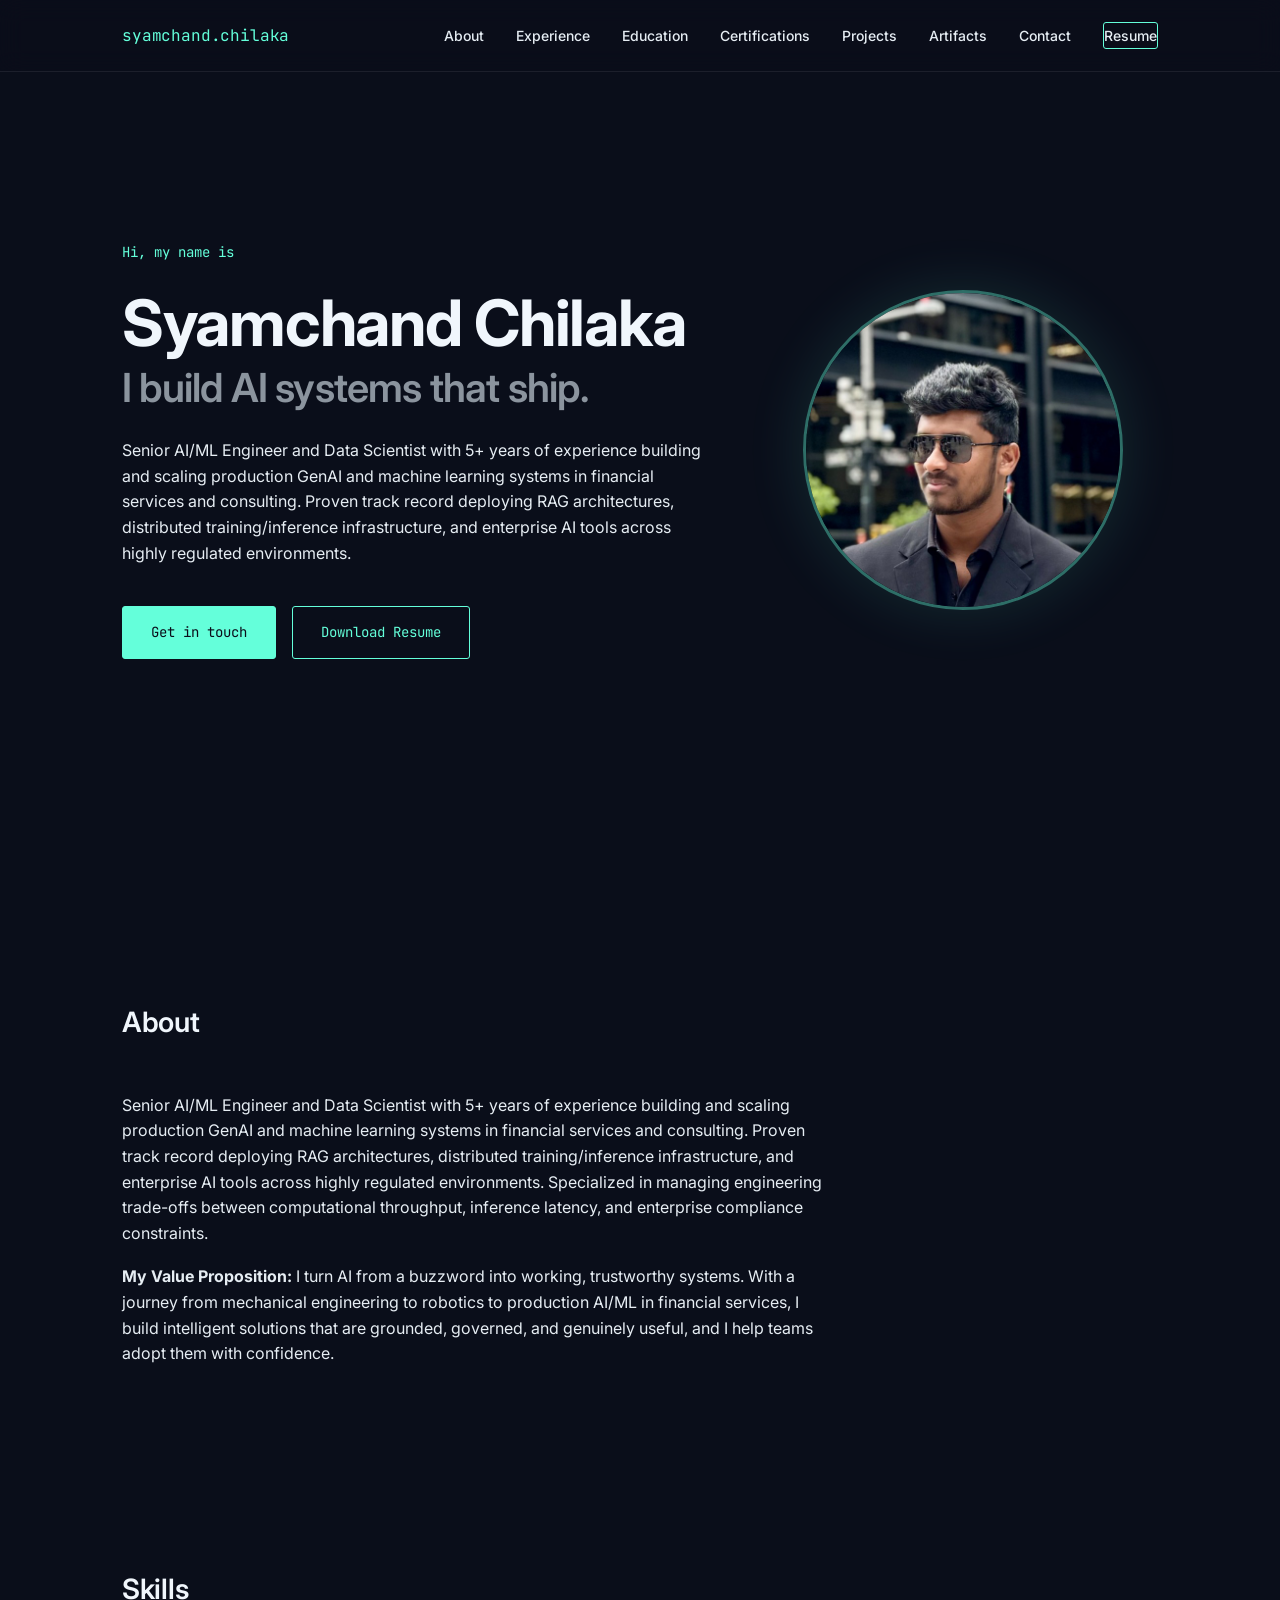
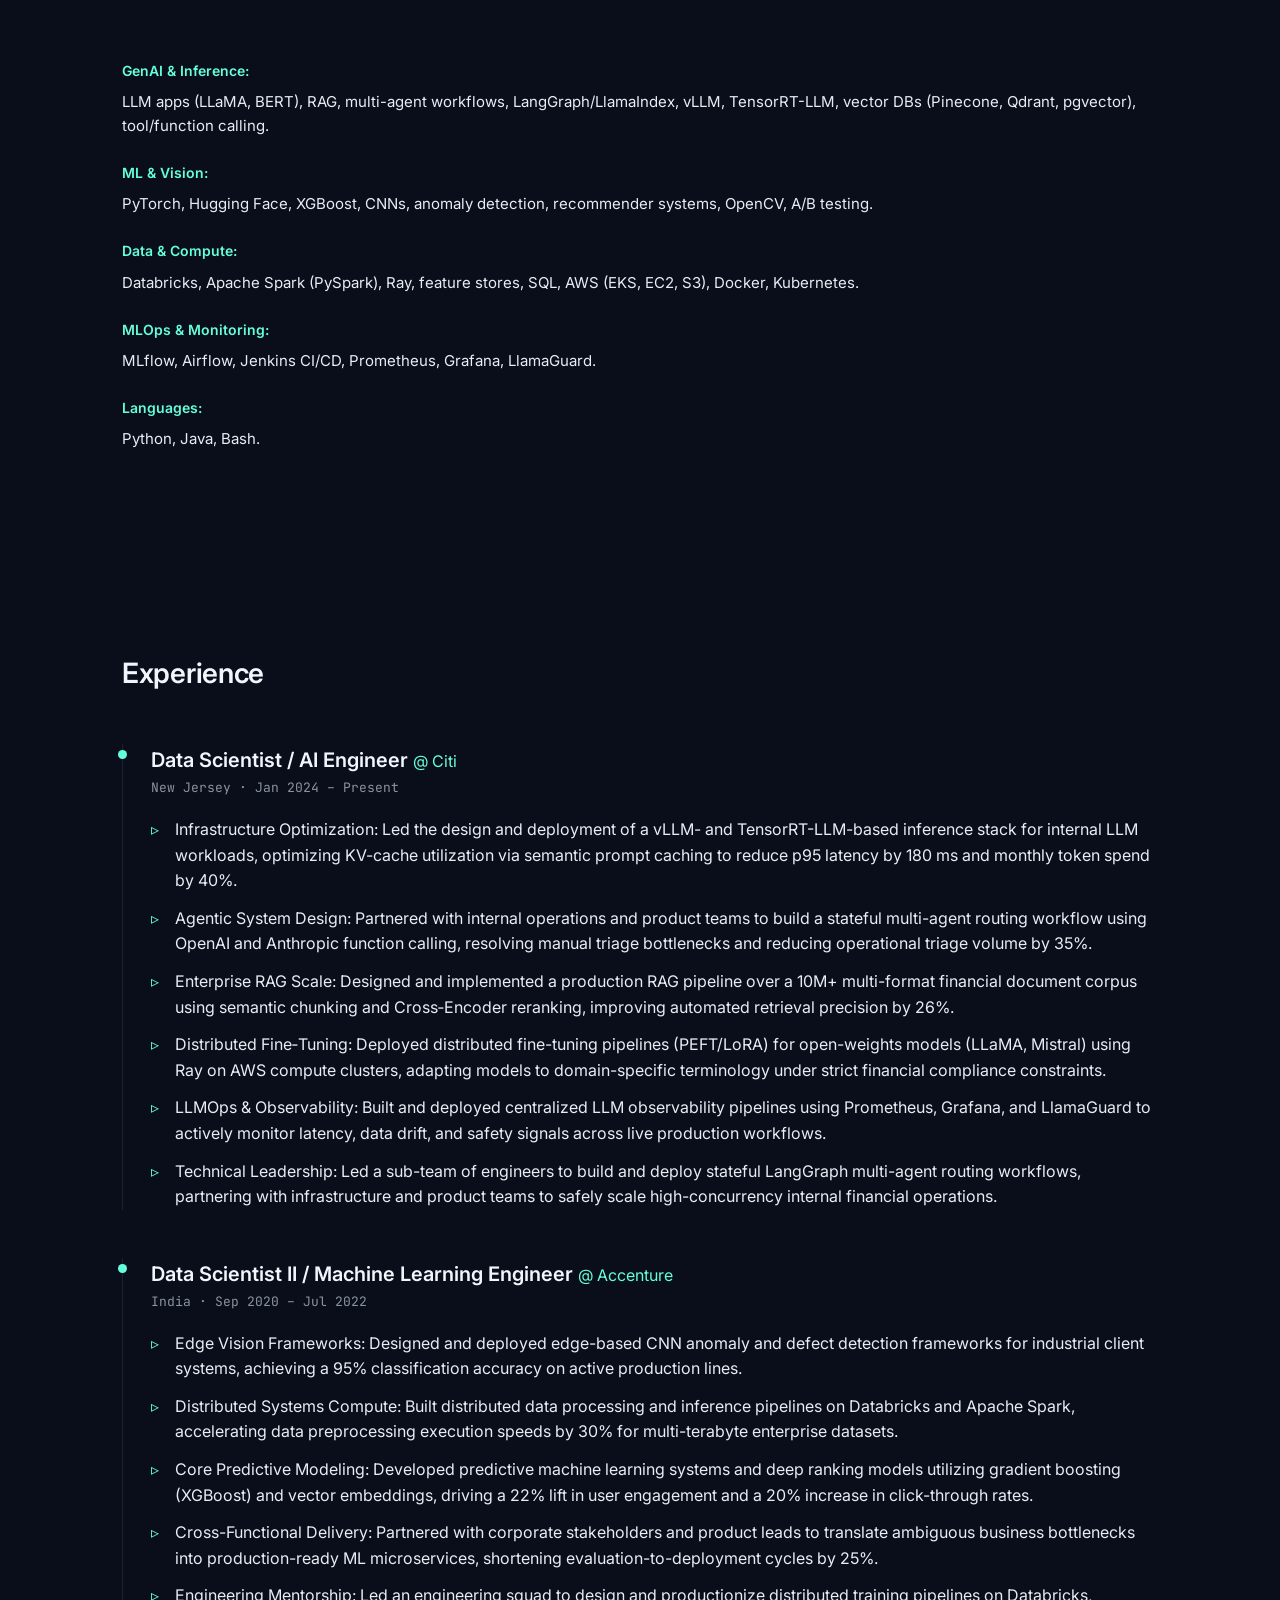
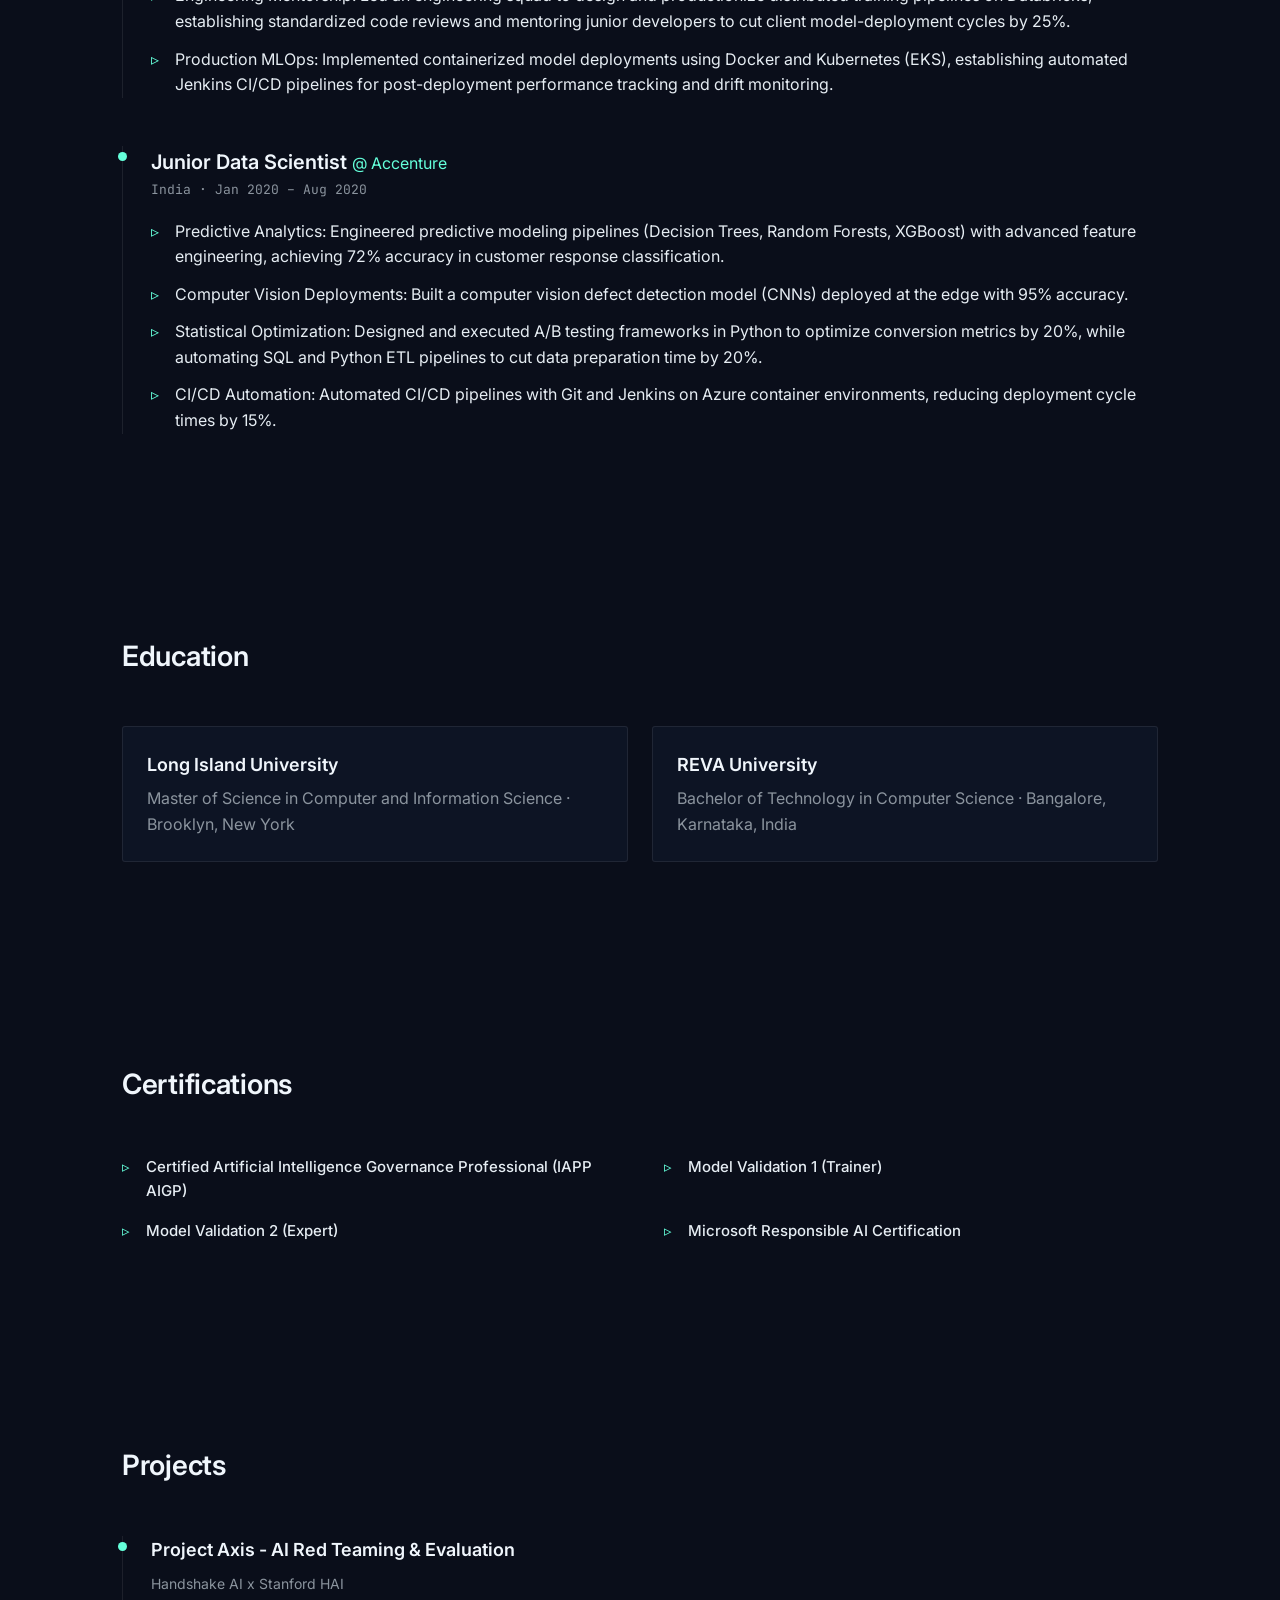
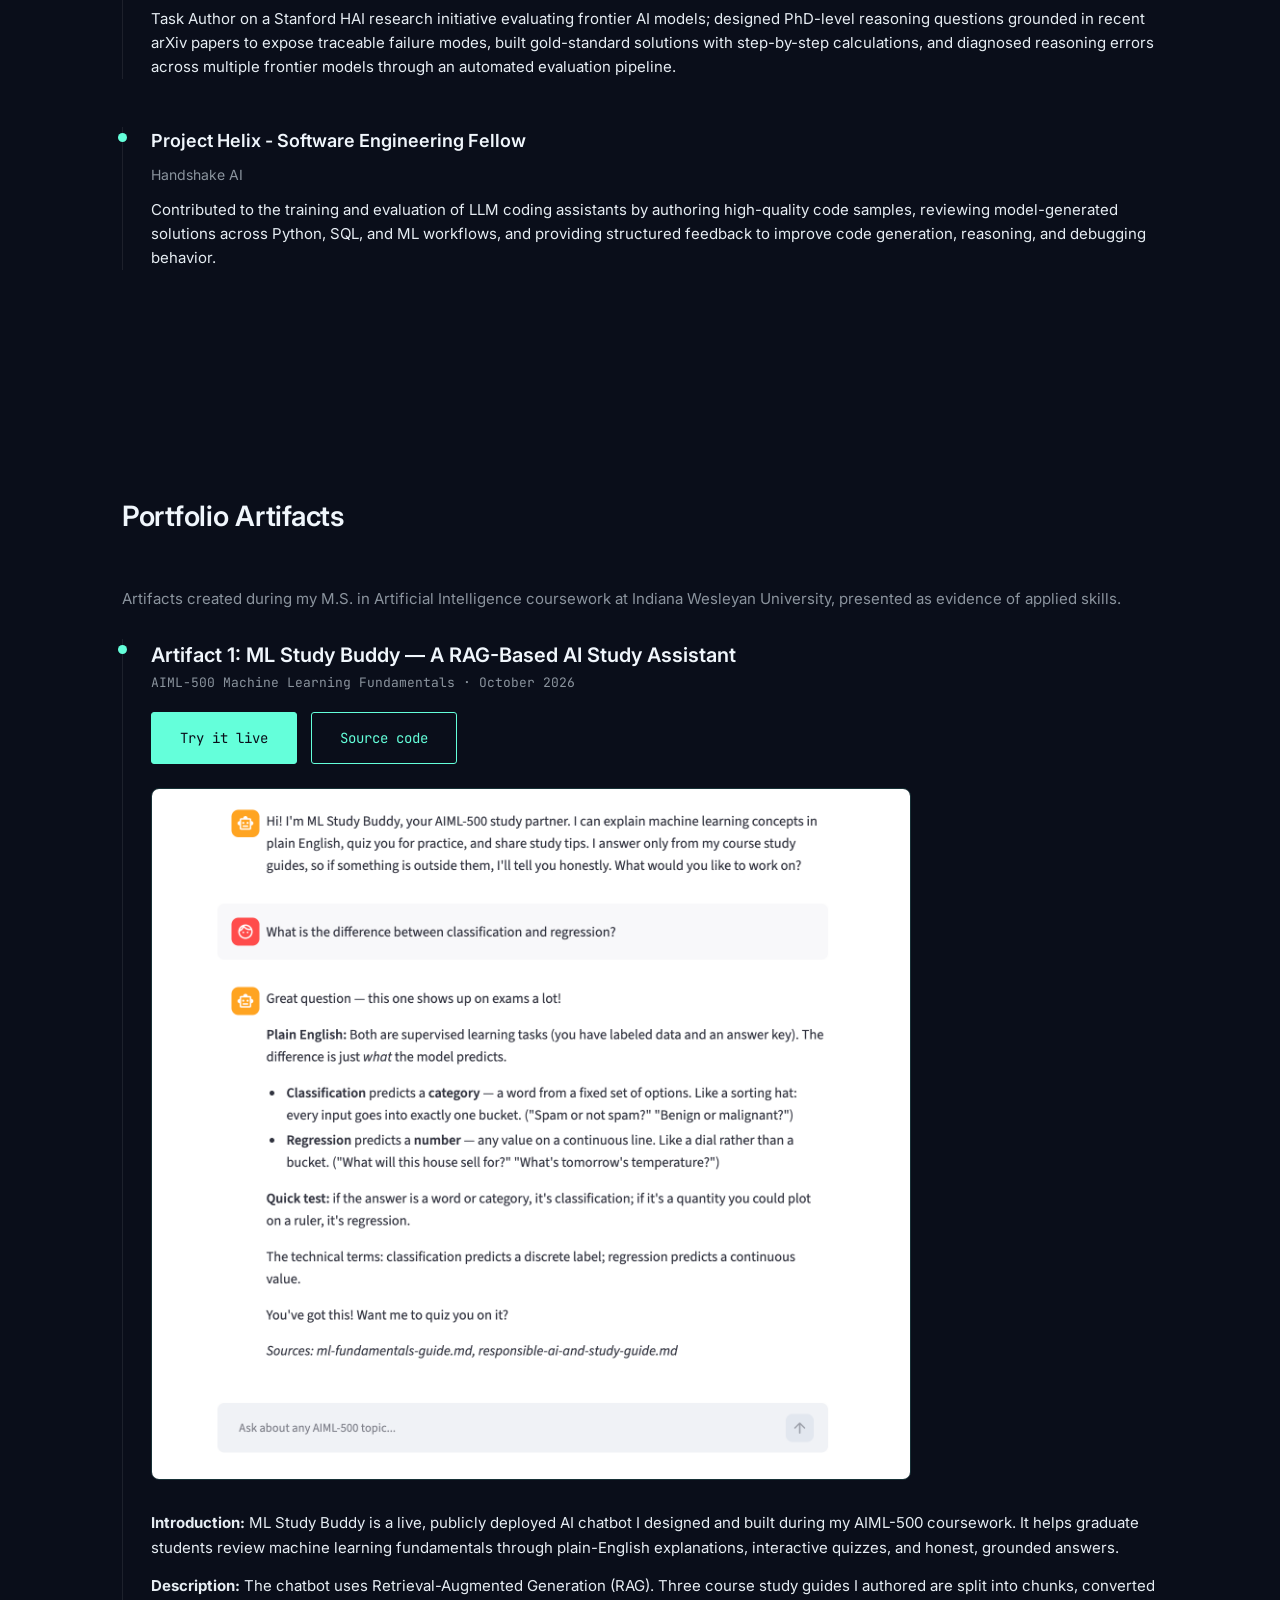
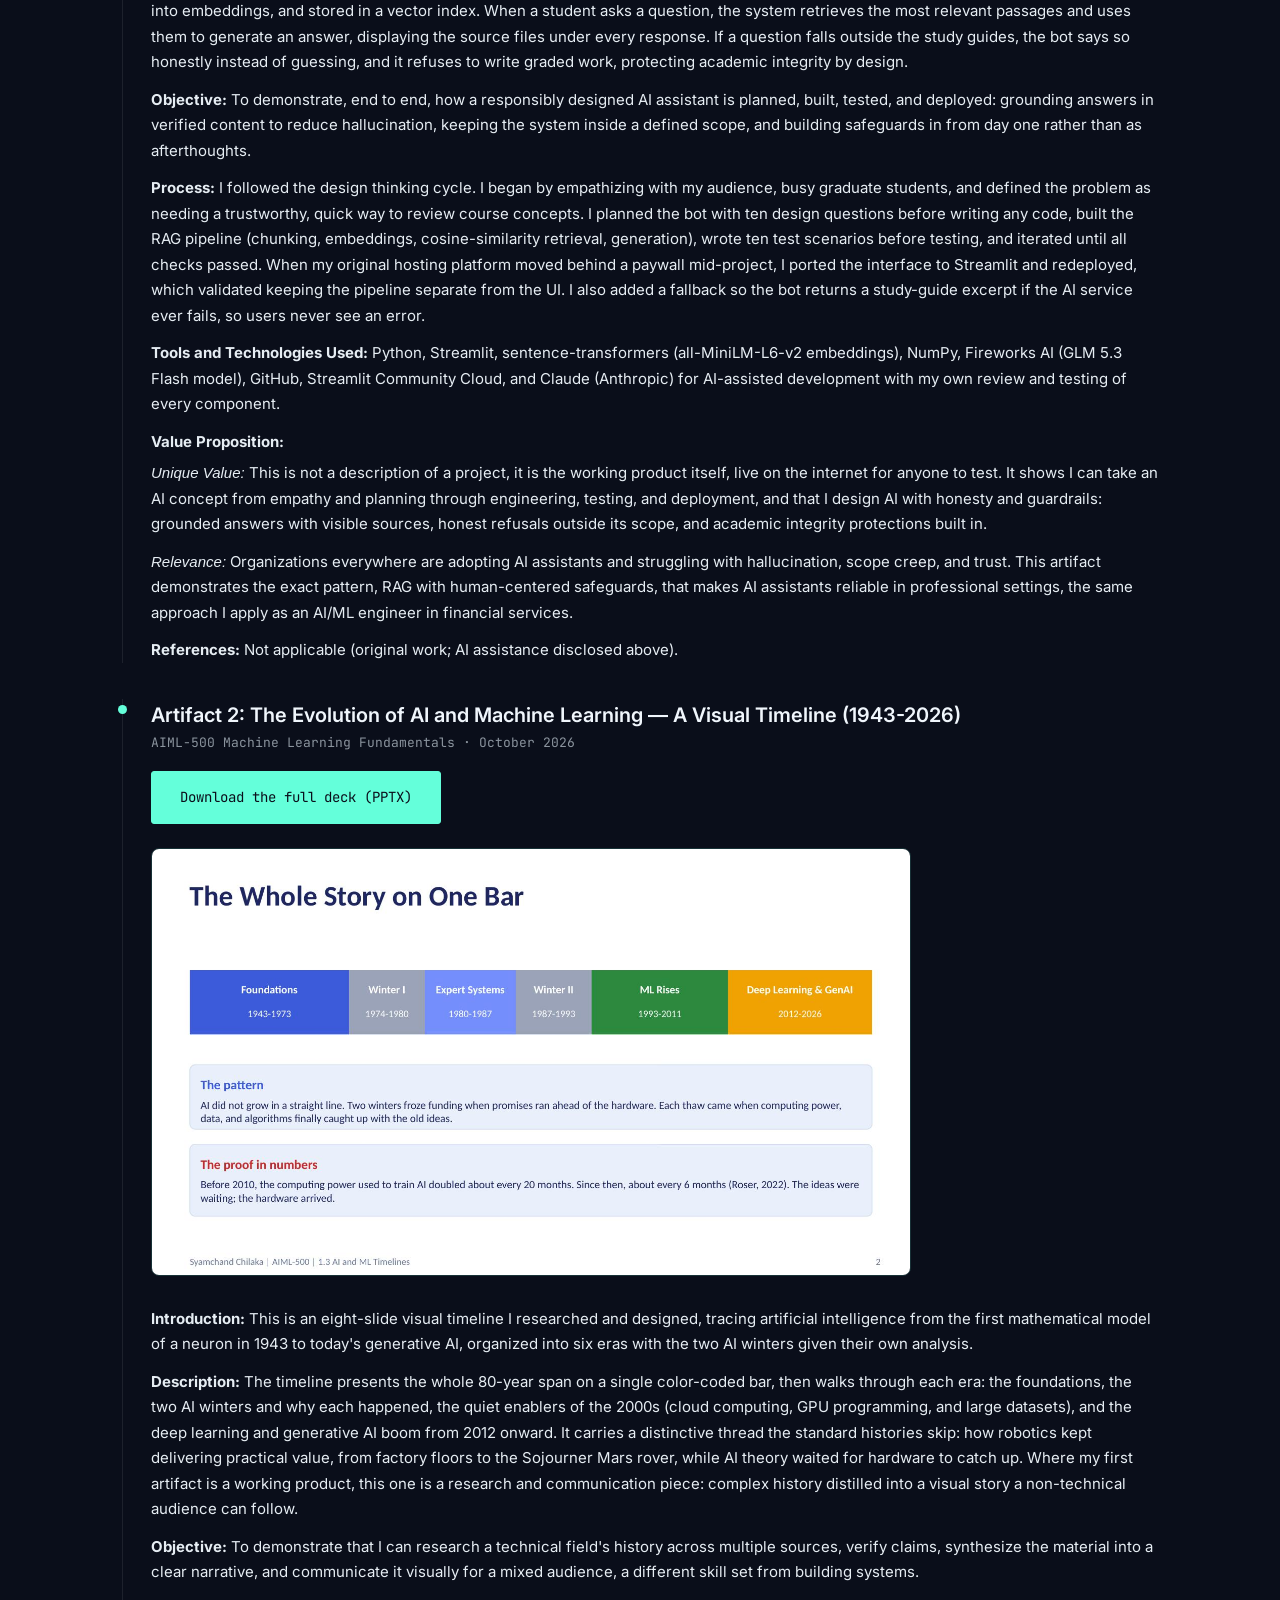
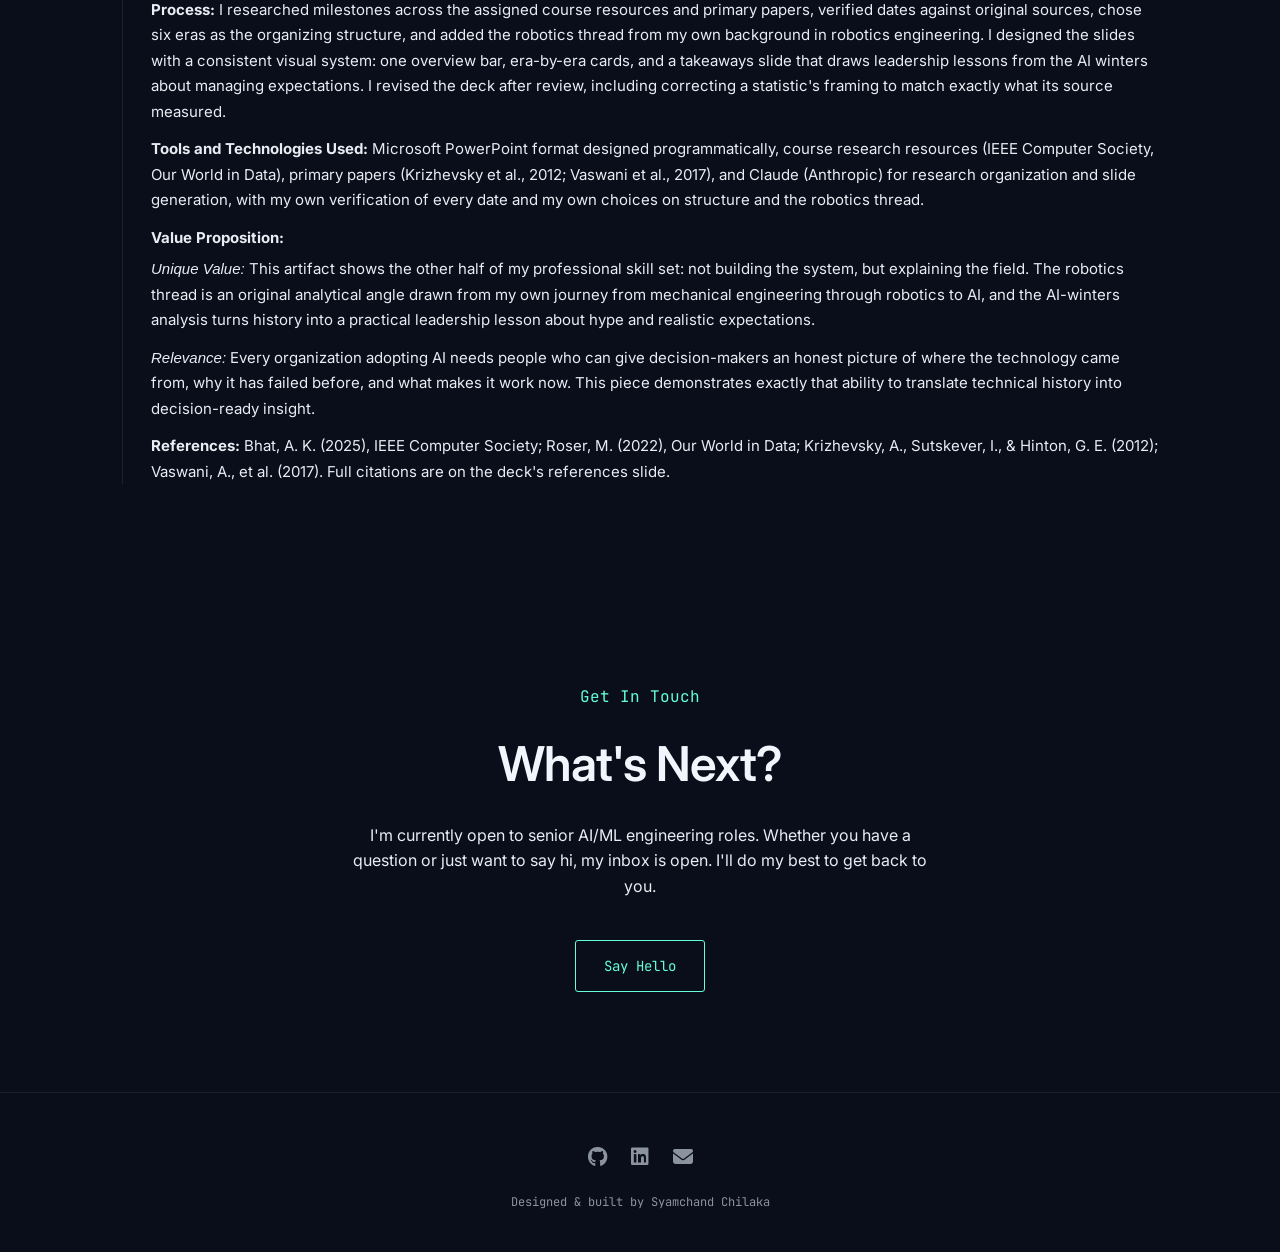
==== commit 8b70a0c4: "Add files via upload" ====
--- a/index.html
+++ b/index.html
@@ -701,6 +701,25 @@
                     <p><strong>References:</strong> Not applicable (original work; AI assistance disclosed above).</p>
                 </div>
             </div>
+            <div class="exp-item" style="margin-top: 36px;">
+                <div class="exp-role">Artifact 2: The Evolution of AI and Machine Learning — A Visual Timeline (1943-2026)</div>
+                <div class="exp-meta">AIML-500 Machine Learning Fundamentals · October 2026</div>
+                <p style="margin: 16px 0 10px;">
+                    <a href="artifact-ai-ml-timeline.pptx" download class="btn btn-filled">Download the full deck (PPTX)</a>
+                </p>
+                <img src="artifact-ai-ml-timeline.jpg" alt="Timeline of AI history from 1943 to 2026 showing six eras and two AI winters" style="width: 100%; max-width: 760px; border-radius: 8px; margin: 14px 0 22px; border: 1px solid rgba(100,255,218,0.15);" onerror="this.style.display='none';">
+                <div style="font-size: 15px; line-height: 1.7;">
+                    <p style="margin-bottom: 12px;"><strong>Introduction:</strong> This is an eight-slide visual timeline I researched and designed, tracing artificial intelligence from the first mathematical model of a neuron in 1943 to today's generative AI, organized into six eras with the two AI winters given their own analysis.</p>
+                    <p style="margin-bottom: 12px;"><strong>Description:</strong> The timeline presents the whole 80-year span on a single color-coded bar, then walks through each era: the foundations, the two AI winters and why each happened, the quiet enablers of the 2000s (cloud computing, GPU programming, and large datasets), and the deep learning and generative AI boom from 2012 onward. It carries a distinctive thread the standard histories skip: how robotics kept delivering practical value, from factory floors to the Sojourner Mars rover, while AI theory waited for hardware to catch up. Where my first artifact is a working product, this one is a research and communication piece: complex history distilled into a visual story a non-technical audience can follow.</p>
+                    <p style="margin-bottom: 12px;"><strong>Objective:</strong> To demonstrate that I can research a technical field's history across multiple sources, verify claims, synthesize the material into a clear narrative, and communicate it visually for a mixed audience, a different skill set from building systems.</p>
+                    <p style="margin-bottom: 12px;"><strong>Process:</strong> I researched milestones across the assigned course resources and primary papers, verified dates against original sources, chose six eras as the organizing structure, and added the robotics thread from my own background in robotics engineering. I designed the slides with a consistent visual system: one overview bar, era-by-era cards, and a takeaways slide that draws leadership lessons from the AI winters about managing expectations. I revised the deck after review, including correcting a statistic's framing to match exactly what its source measured.</p>
+                    <p style="margin-bottom: 12px;"><strong>Tools and Technologies Used:</strong> Microsoft PowerPoint format designed programmatically, course research resources (IEEE Computer Society, Our World in Data), primary papers (Krizhevsky et al., 2012; Vaswani et al., 2017), and Claude (Anthropic) for research organization and slide generation, with my own verification of every date and my own choices on structure and the robotics thread.</p>
+                    <p style="margin-bottom: 6px;"><strong>Value Proposition:</strong></p>
+                    <p style="margin-bottom: 12px;"><em>Unique Value:</em> This artifact shows the other half of my professional skill set: not building the system, but explaining the field. The robotics thread is an original analytical angle drawn from my own journey from mechanical engineering through robotics to AI, and the AI-winters analysis turns history into a practical leadership lesson about hype and realistic expectations.</p>
+                    <p style="margin-bottom: 12px;"><em>Relevance:</em> Every organization adopting AI needs people who can give decision-makers an honest picture of where the technology came from, why it has failed before, and what makes it work now. This piece demonstrates exactly that ability to translate technical history into decision-ready insight.</p>
+                    <p><strong>References:</strong> Bhat, A. K. (2025), IEEE Computer Society; Roser, M. (2022), Our World in Data; Krizhevsky, A., Sutskever, I., &amp; Hinton, G. E. (2012); Vaswani, A., et al. (2017). Full citations are on the deck's references slide.</p>
+                </div>
+            </div>
         </div>
     </section>
 
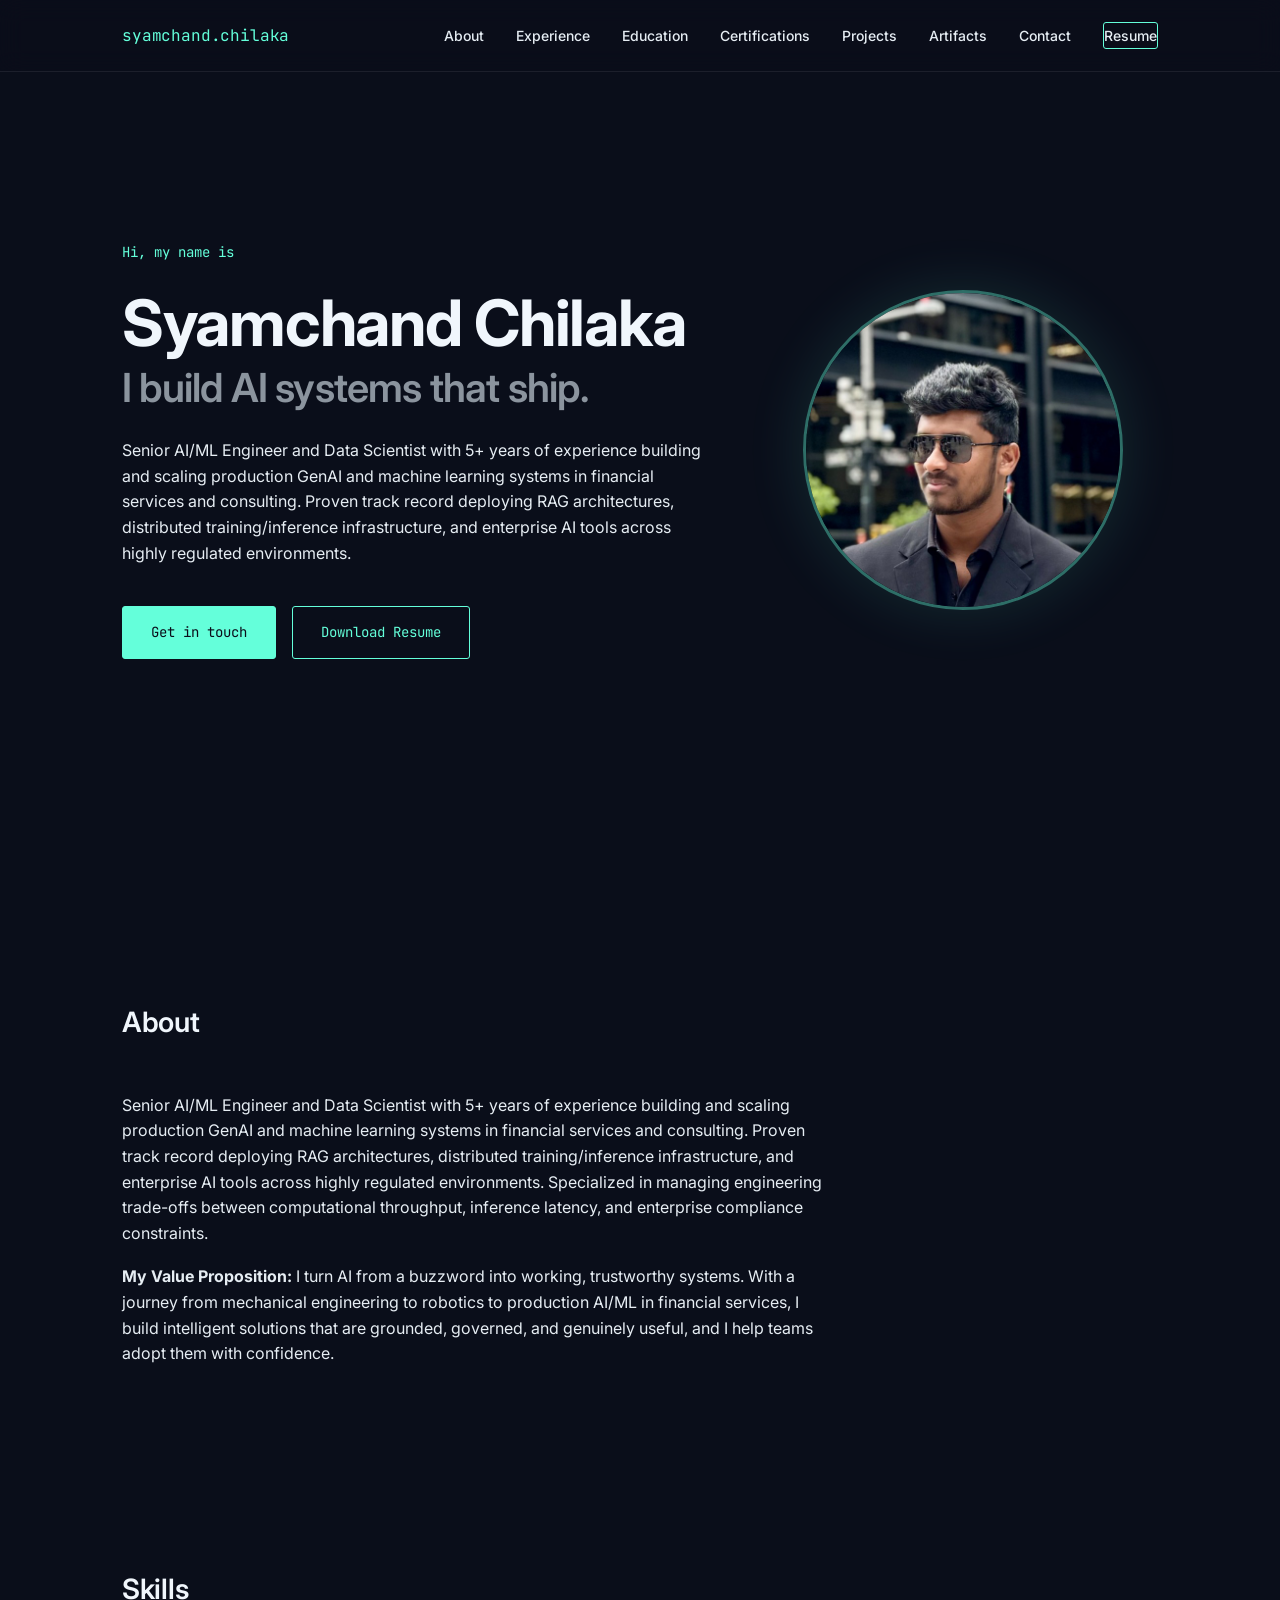
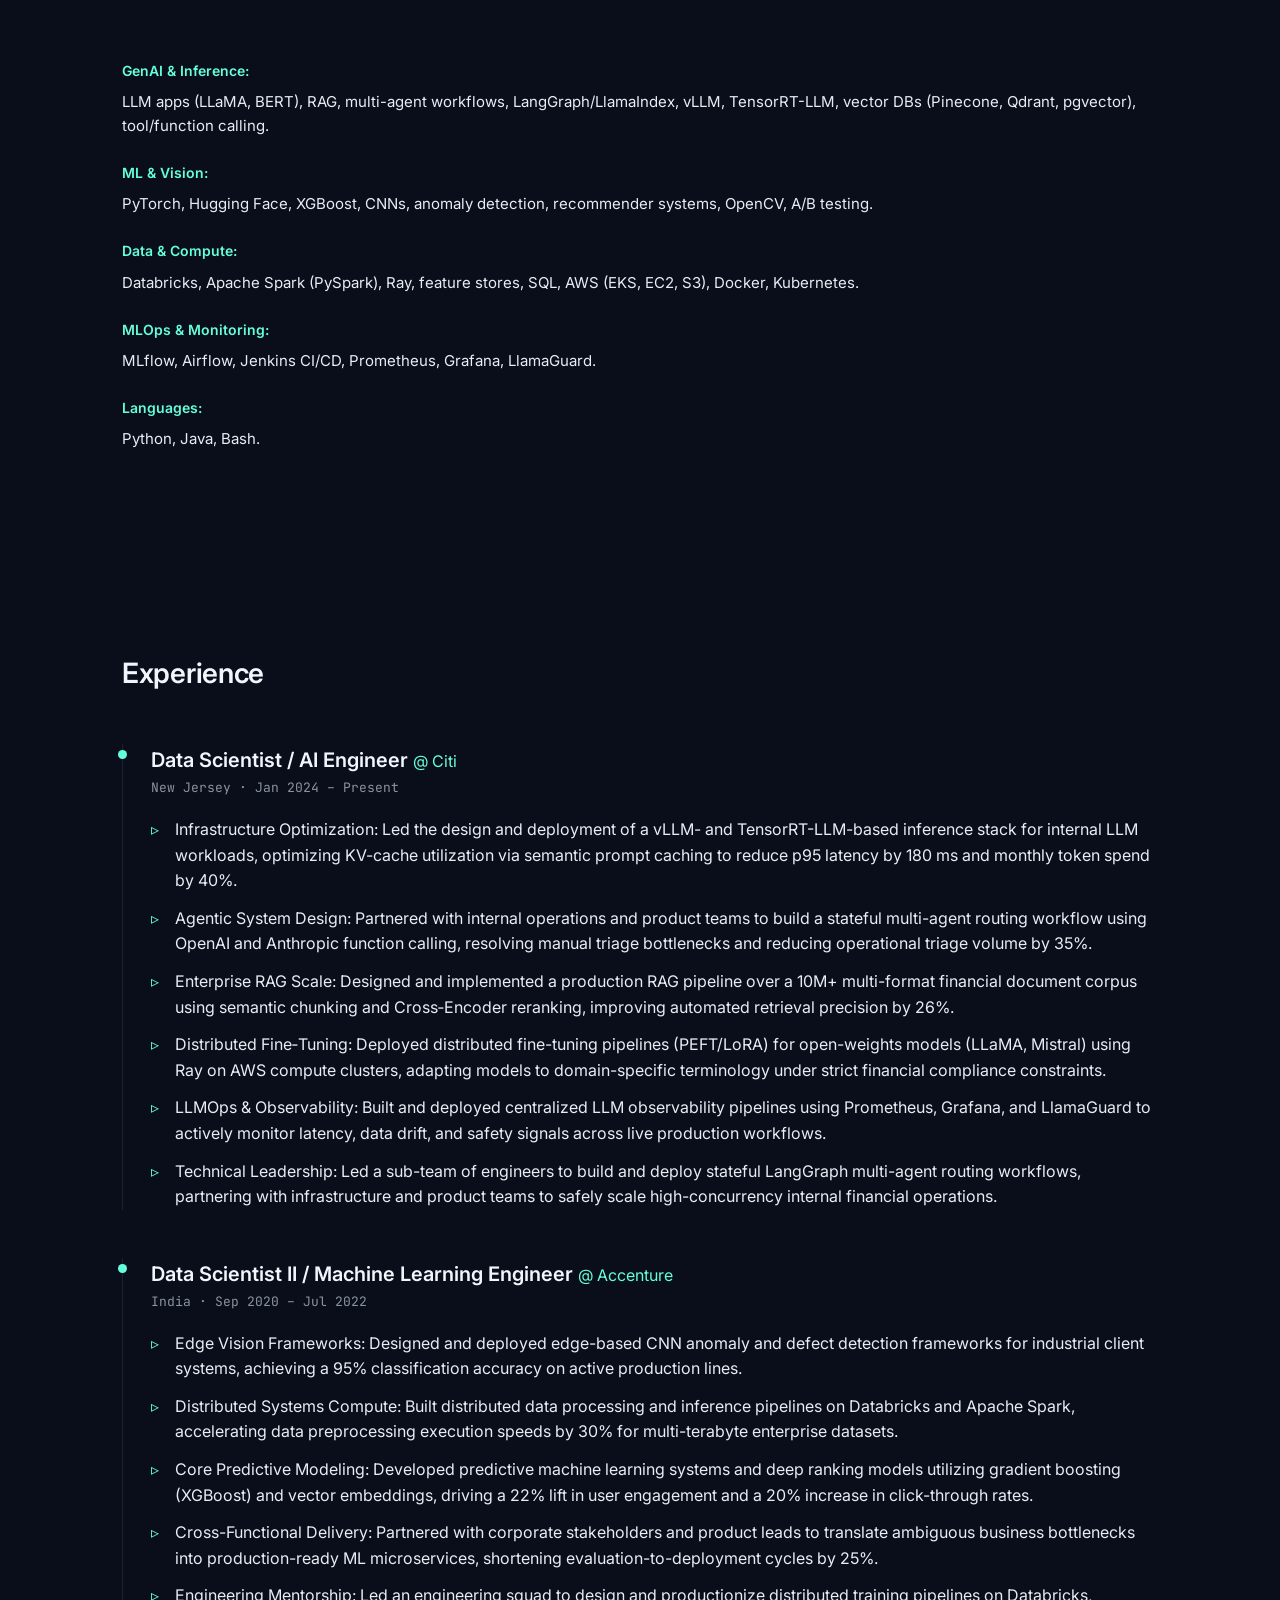
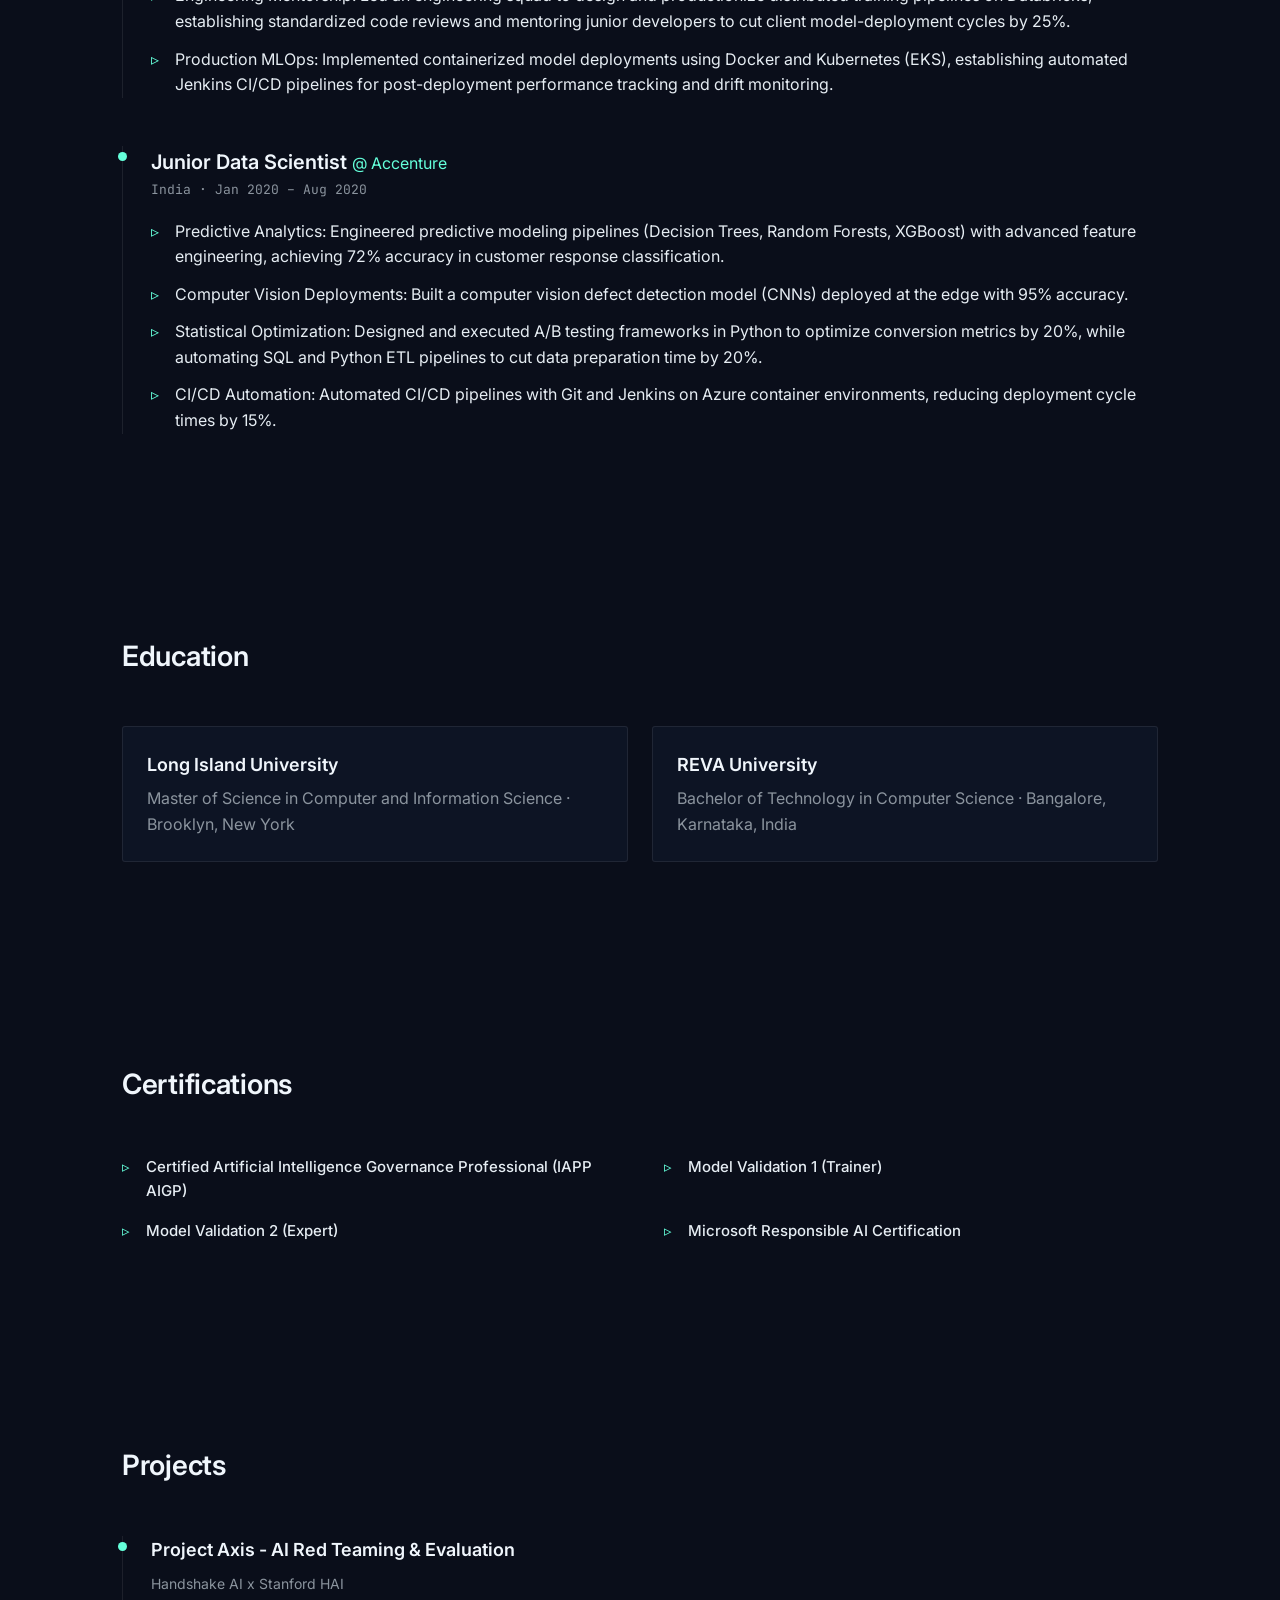
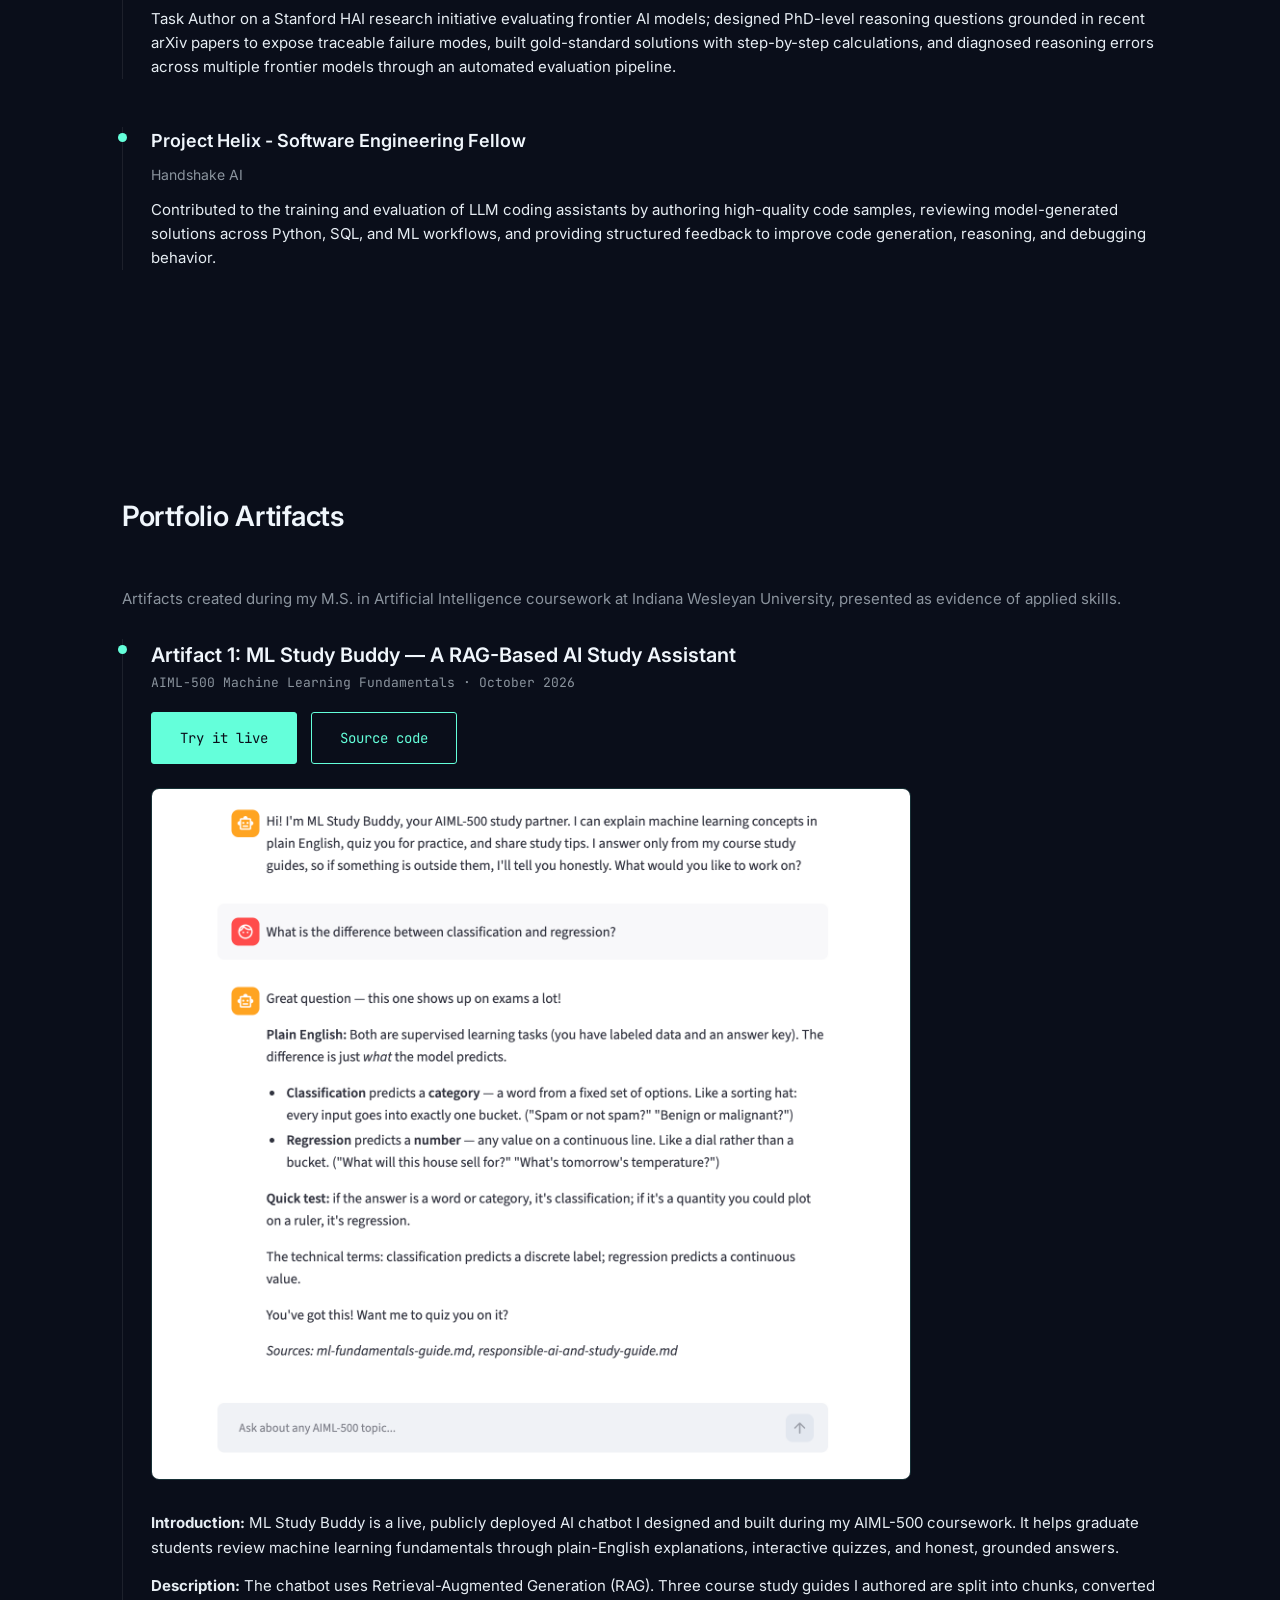
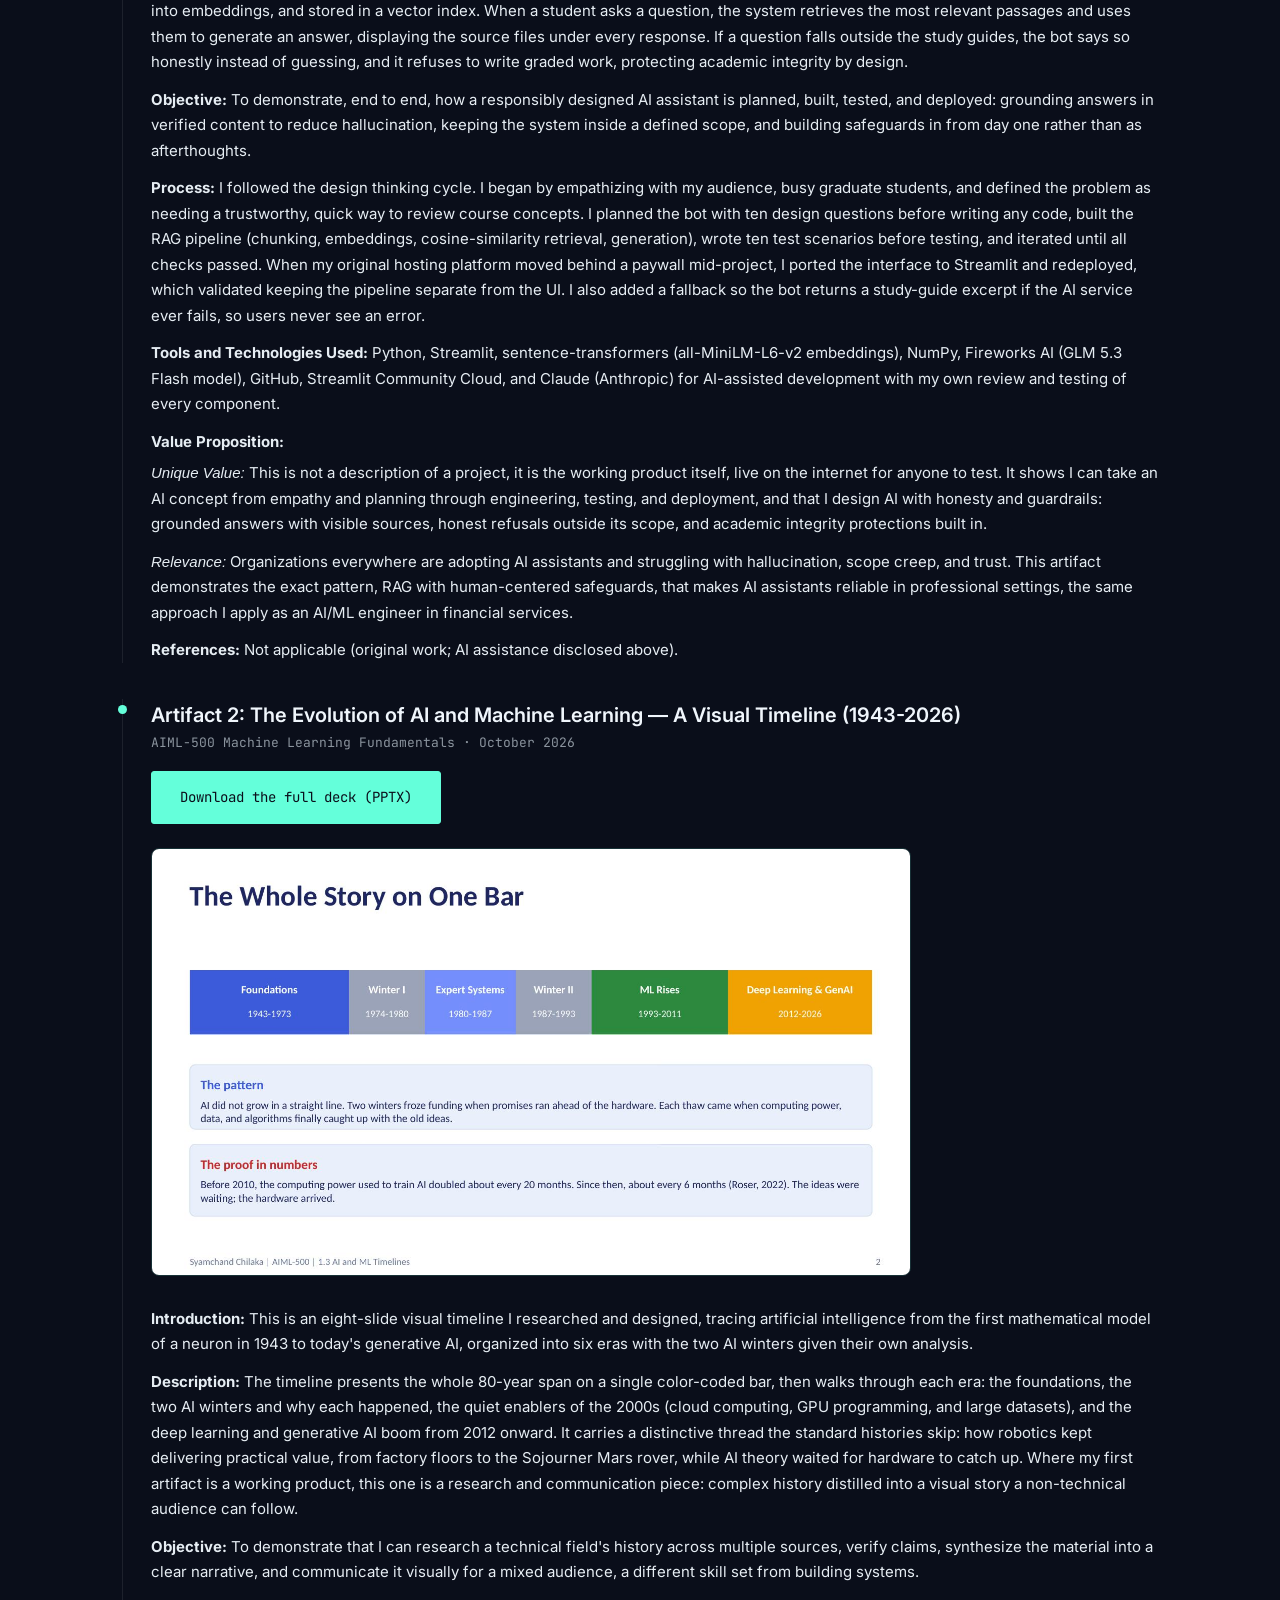
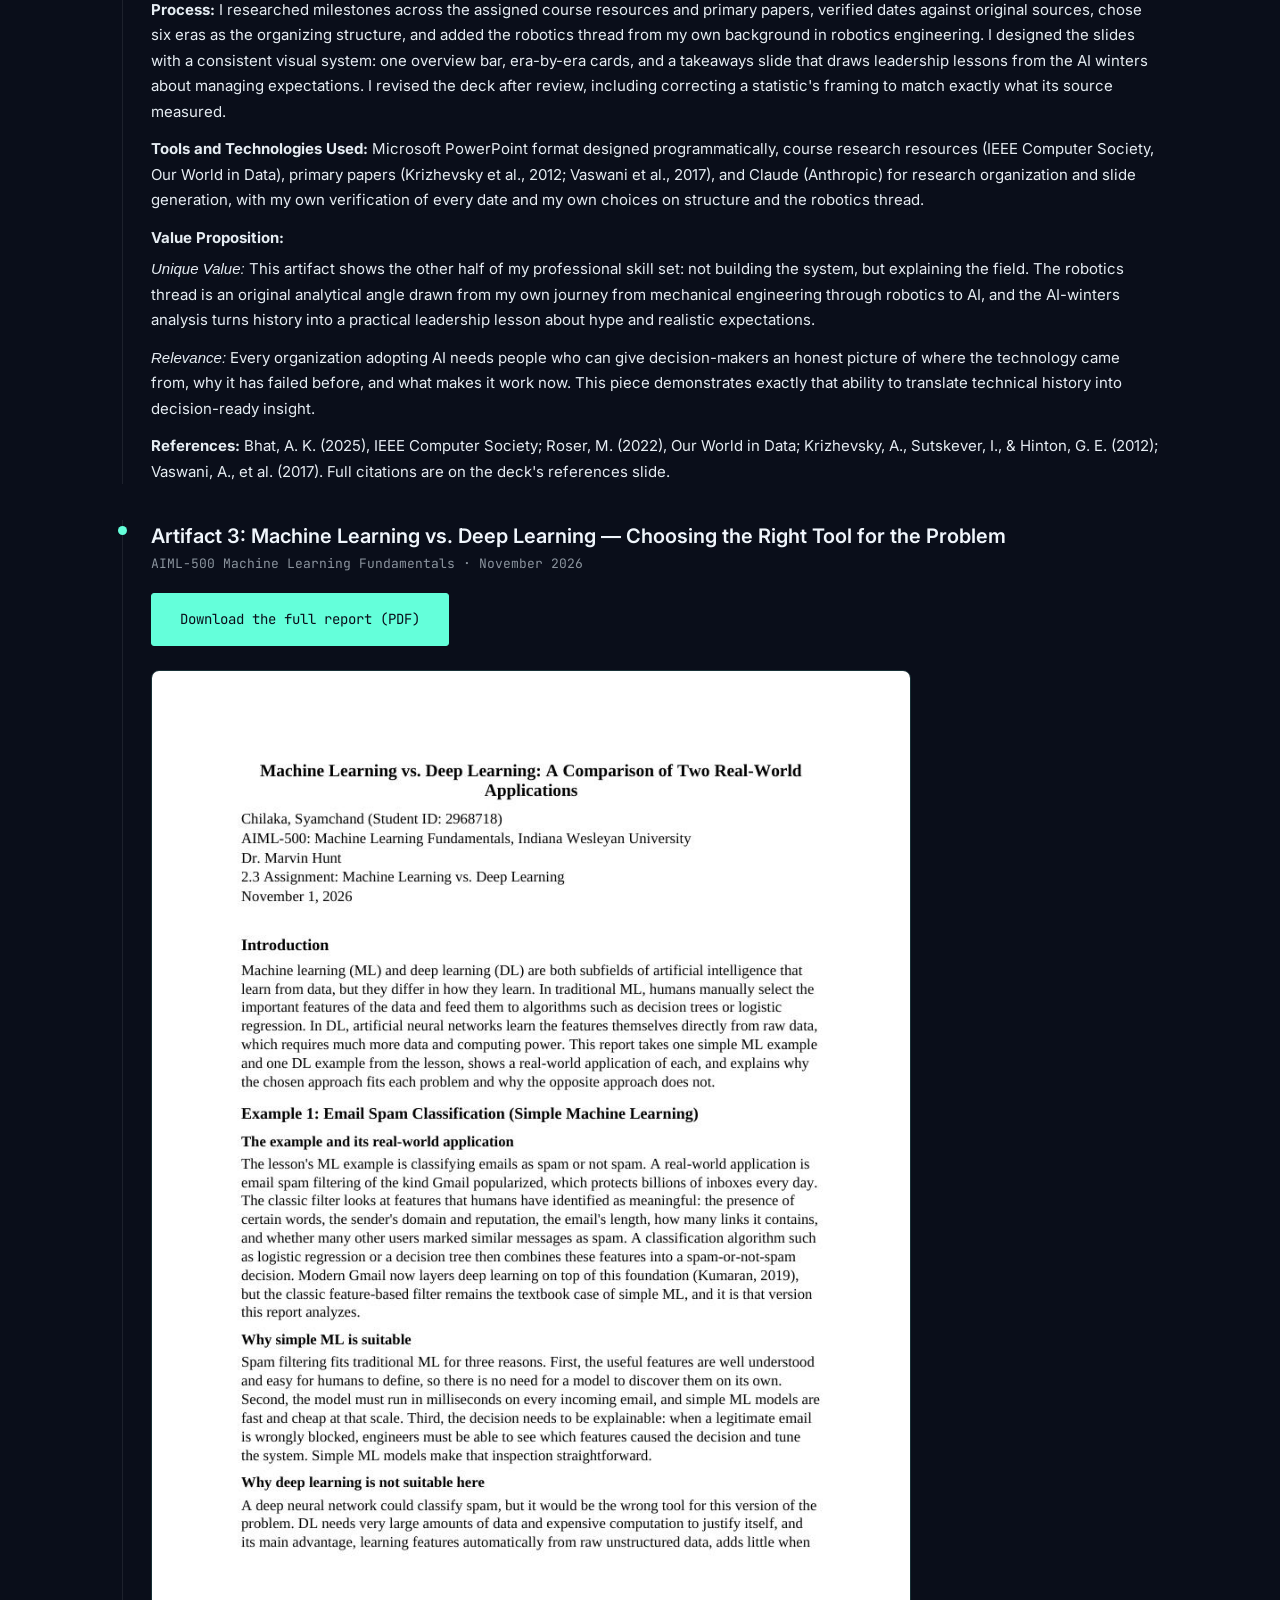
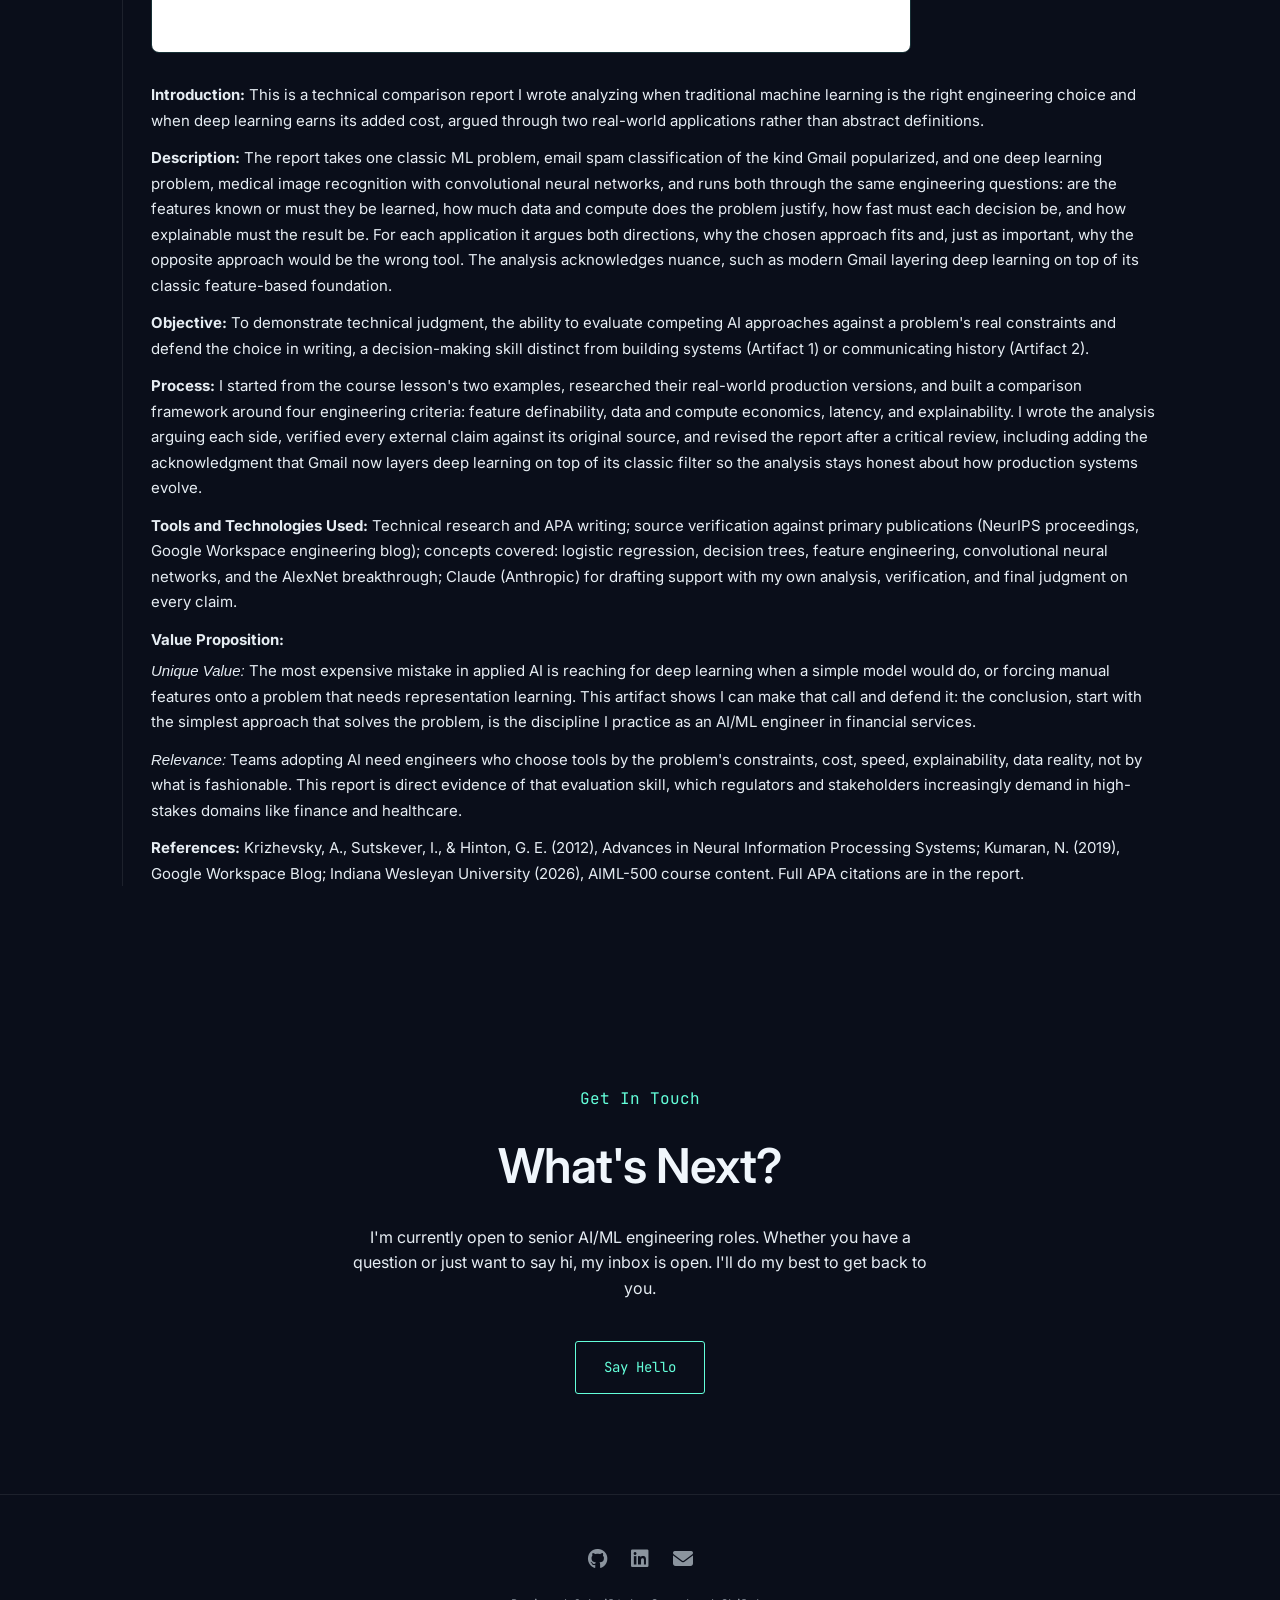
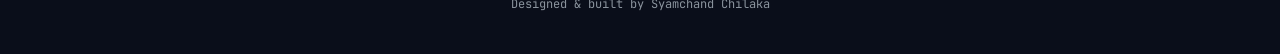
==== commit 442579ba: "Add files via upload" ====
--- a/index.html
+++ b/index.html
@@ -720,6 +720,25 @@
                     <p><strong>References:</strong> Bhat, A. K. (2025), IEEE Computer Society; Roser, M. (2022), Our World in Data; Krizhevsky, A., Sutskever, I., &amp; Hinton, G. E. (2012); Vaswani, A., et al. (2017). Full citations are on the deck's references slide.</p>
                 </div>
             </div>
+            <div class="exp-item" style="margin-top: 36px;">
+                <div class="exp-role">Artifact 3: Machine Learning vs. Deep Learning — Choosing the Right Tool for the Problem</div>
+                <div class="exp-meta">AIML-500 Machine Learning Fundamentals · November 2026</div>
+                <p style="margin: 16px 0 10px;">
+                    <a href="artifact-ml-vs-dl-report.pdf" download class="btn btn-filled">Download the full report (PDF)</a>
+                </p>
+                <img src="artifact-ml-vs-dl.jpg" alt="First page of the Machine Learning versus Deep Learning comparison report" style="width: 100%; max-width: 760px; border-radius: 8px; margin: 14px 0 22px; border: 1px solid rgba(100,255,218,0.15);" onerror="this.style.display='none';">
+                <div style="font-size: 15px; line-height: 1.7;">
+                    <p style="margin-bottom: 12px;"><strong>Introduction:</strong> This is a technical comparison report I wrote analyzing when traditional machine learning is the right engineering choice and when deep learning earns its added cost, argued through two real-world applications rather than abstract definitions.</p>
+                    <p style="margin-bottom: 12px;"><strong>Description:</strong> The report takes one classic ML problem, email spam classification of the kind Gmail popularized, and one deep learning problem, medical image recognition with convolutional neural networks, and runs both through the same engineering questions: are the features known or must they be learned, how much data and compute does the problem justify, how fast must each decision be, and how explainable must the result be. For each application it argues both directions, why the chosen approach fits and, just as important, why the opposite approach would be the wrong tool. The analysis acknowledges nuance, such as modern Gmail layering deep learning on top of its classic feature-based foundation.</p>
+                    <p style="margin-bottom: 12px;"><strong>Objective:</strong> To demonstrate technical judgment, the ability to evaluate competing AI approaches against a problem's real constraints and defend the choice in writing, a decision-making skill distinct from building systems (Artifact 1) or communicating history (Artifact 2).</p>
+                    <p style="margin-bottom: 12px;"><strong>Process:</strong> I started from the course lesson's two examples, researched their real-world production versions, and built a comparison framework around four engineering criteria: feature definability, data and compute economics, latency, and explainability. I wrote the analysis arguing each side, verified every external claim against its original source, and revised the report after a critical review, including adding the acknowledgment that Gmail now layers deep learning on top of its classic filter so the analysis stays honest about how production systems evolve.</p>
+                    <p style="margin-bottom: 12px;"><strong>Tools and Technologies Used:</strong> Technical research and APA writing; source verification against primary publications (NeurIPS proceedings, Google Workspace engineering blog); concepts covered: logistic regression, decision trees, feature engineering, convolutional neural networks, and the AlexNet breakthrough; Claude (Anthropic) for drafting support with my own analysis, verification, and final judgment on every claim.</p>
+                    <p style="margin-bottom: 6px;"><strong>Value Proposition:</strong></p>
+                    <p style="margin-bottom: 12px;"><em>Unique Value:</em> The most expensive mistake in applied AI is reaching for deep learning when a simple model would do, or forcing manual features onto a problem that needs representation learning. This artifact shows I can make that call and defend it: the conclusion, start with the simplest approach that solves the problem, is the discipline I practice as an AI/ML engineer in financial services.</p>
+                    <p style="margin-bottom: 12px;"><em>Relevance:</em> Teams adopting AI need engineers who choose tools by the problem's constraints, cost, speed, explainability, data reality, not by what is fashionable. This report is direct evidence of that evaluation skill, which regulators and stakeholders increasingly demand in high-stakes domains like finance and healthcare.</p>
+                    <p><strong>References:</strong> Krizhevsky, A., Sutskever, I., &amp; Hinton, G. E. (2012), Advances in Neural Information Processing Systems; Kumaran, N. (2019), Google Workspace Blog; Indiana Wesleyan University (2026), AIML-500 course content. Full APA citations are in the report.</p>
+                </div>
+            </div>
         </div>
     </section>
 
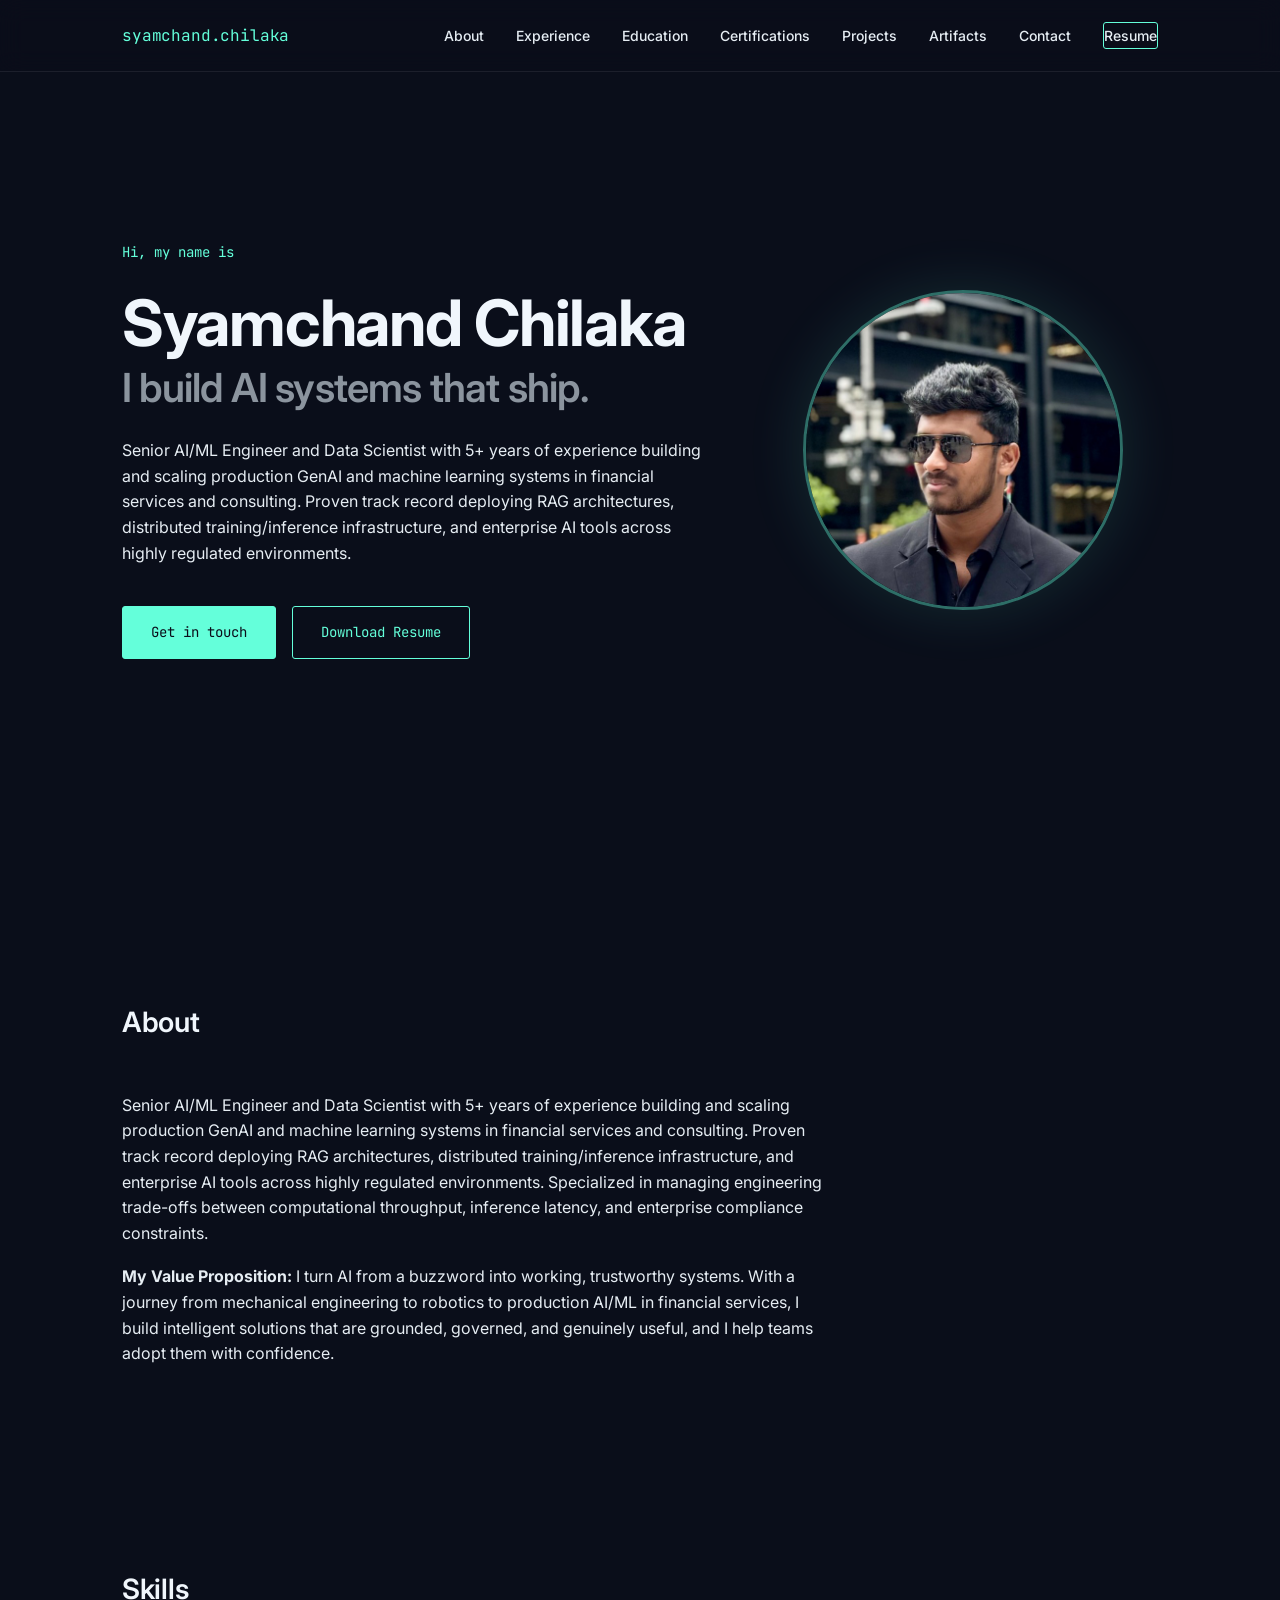
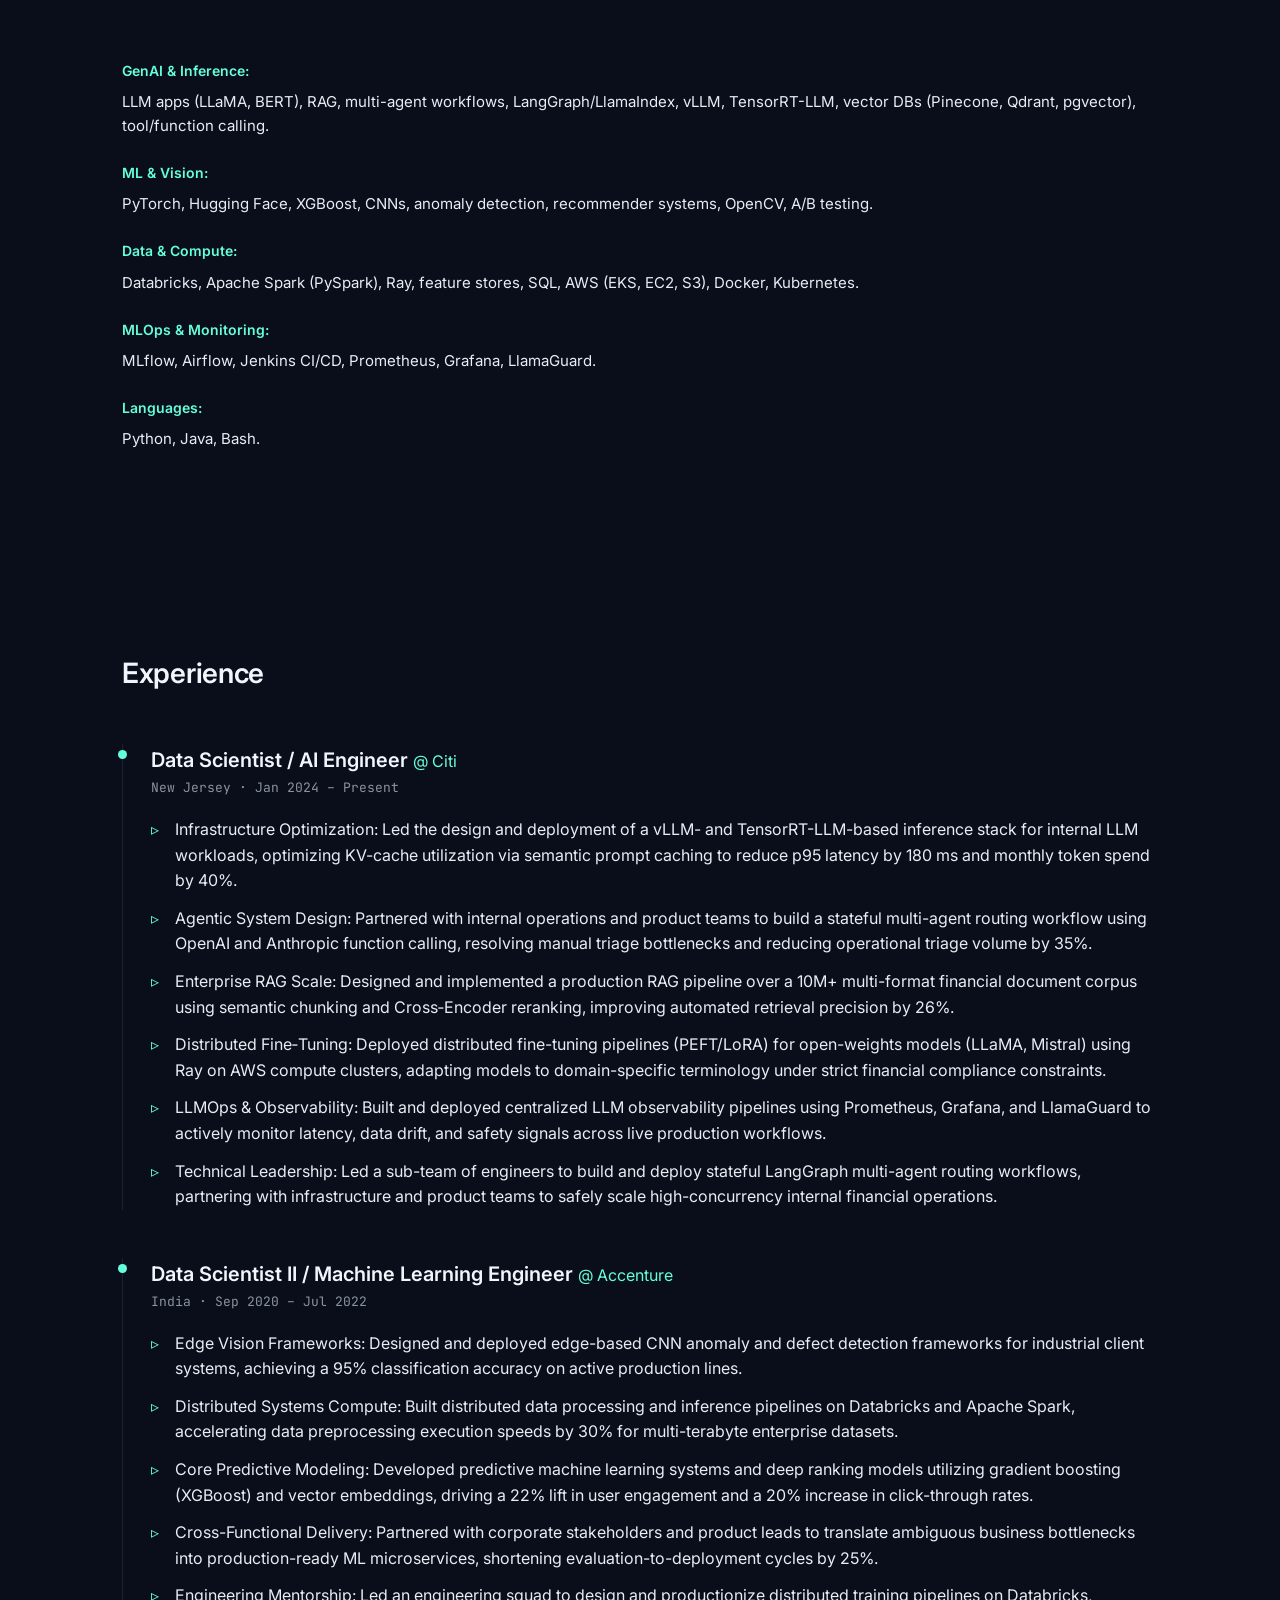
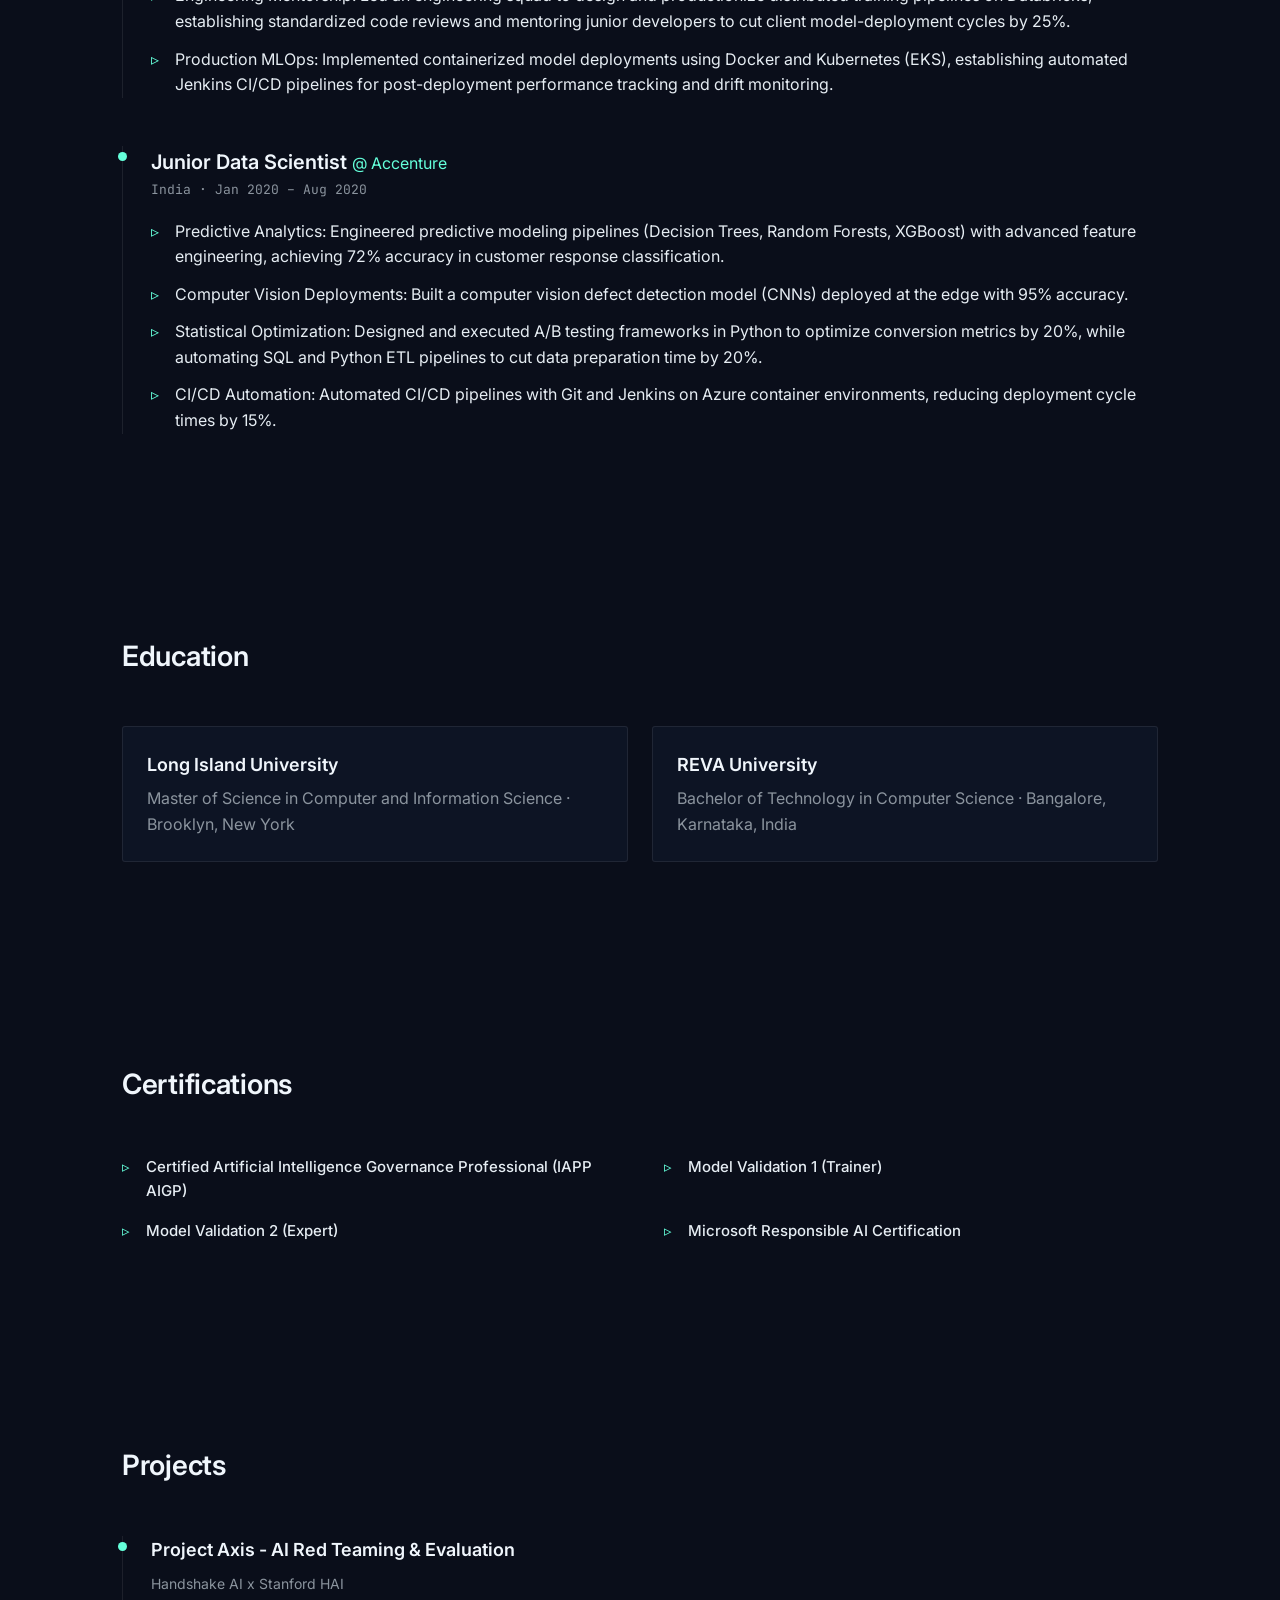
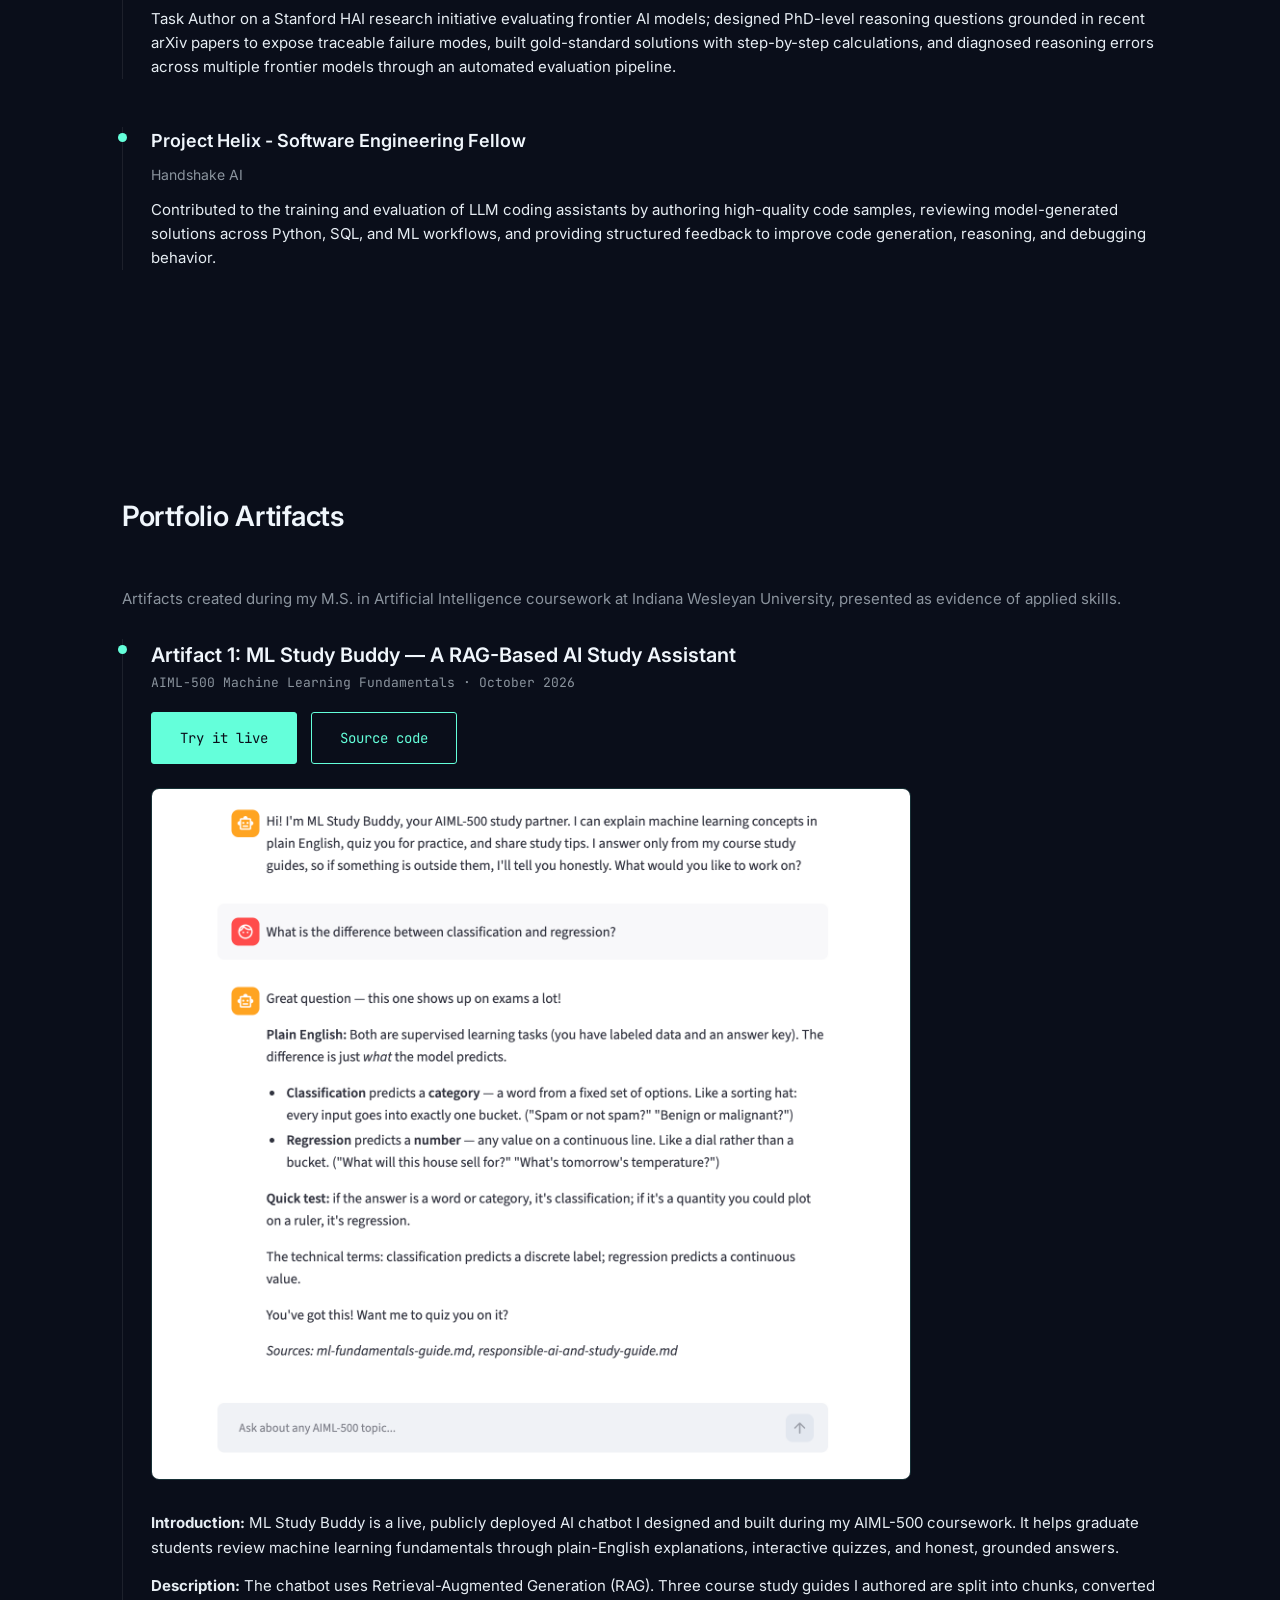
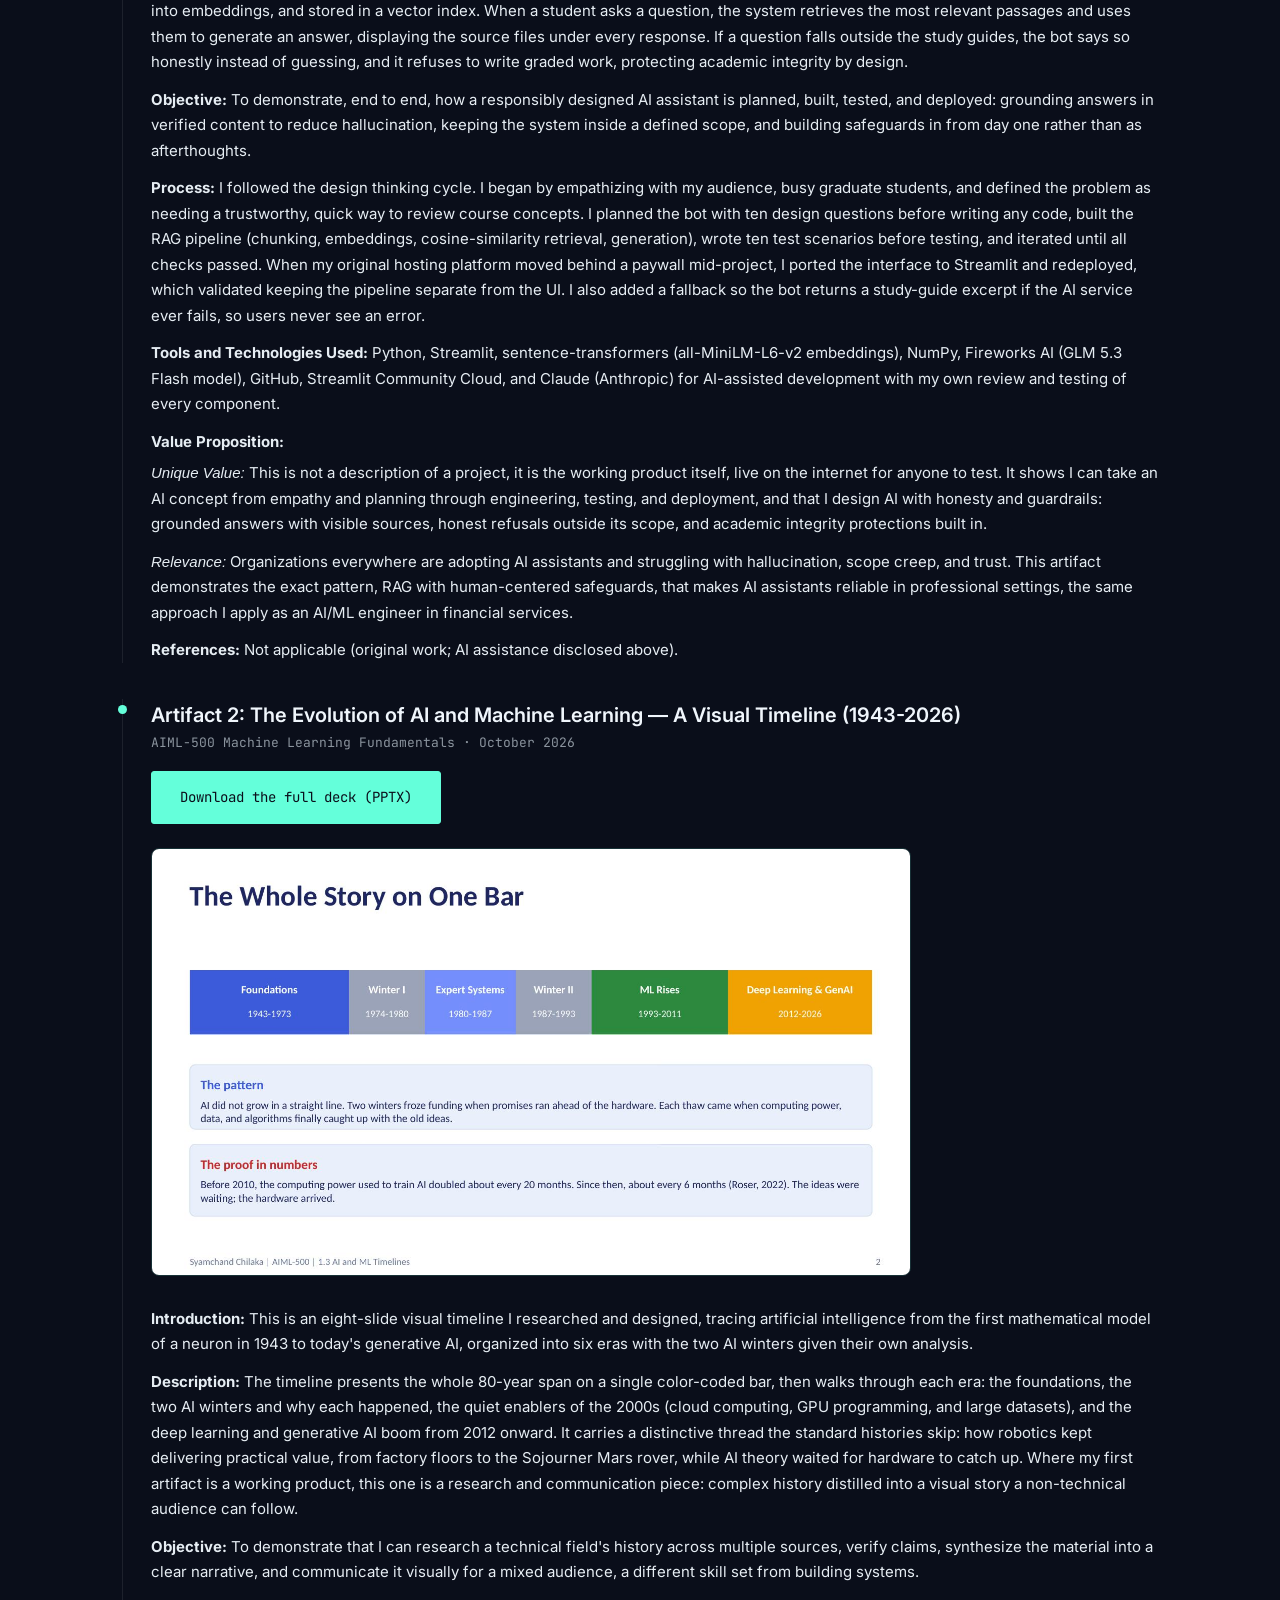
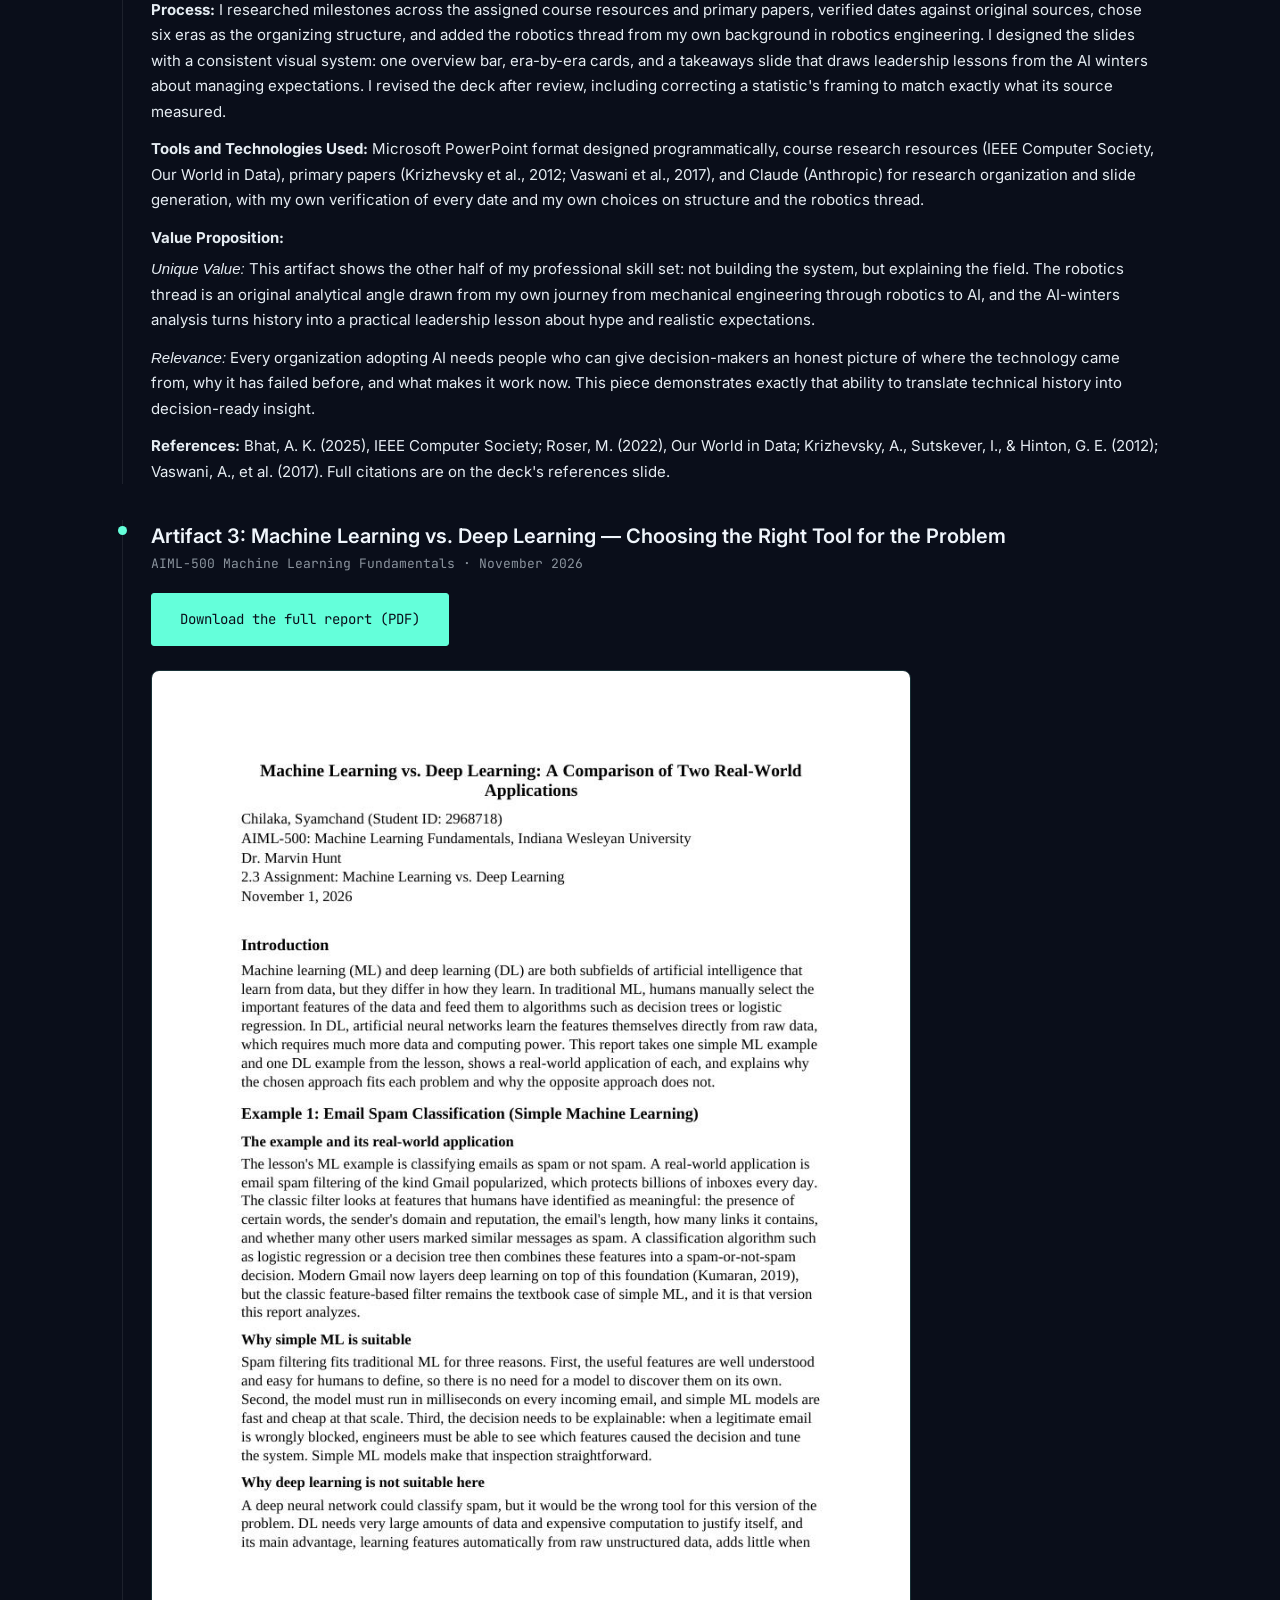
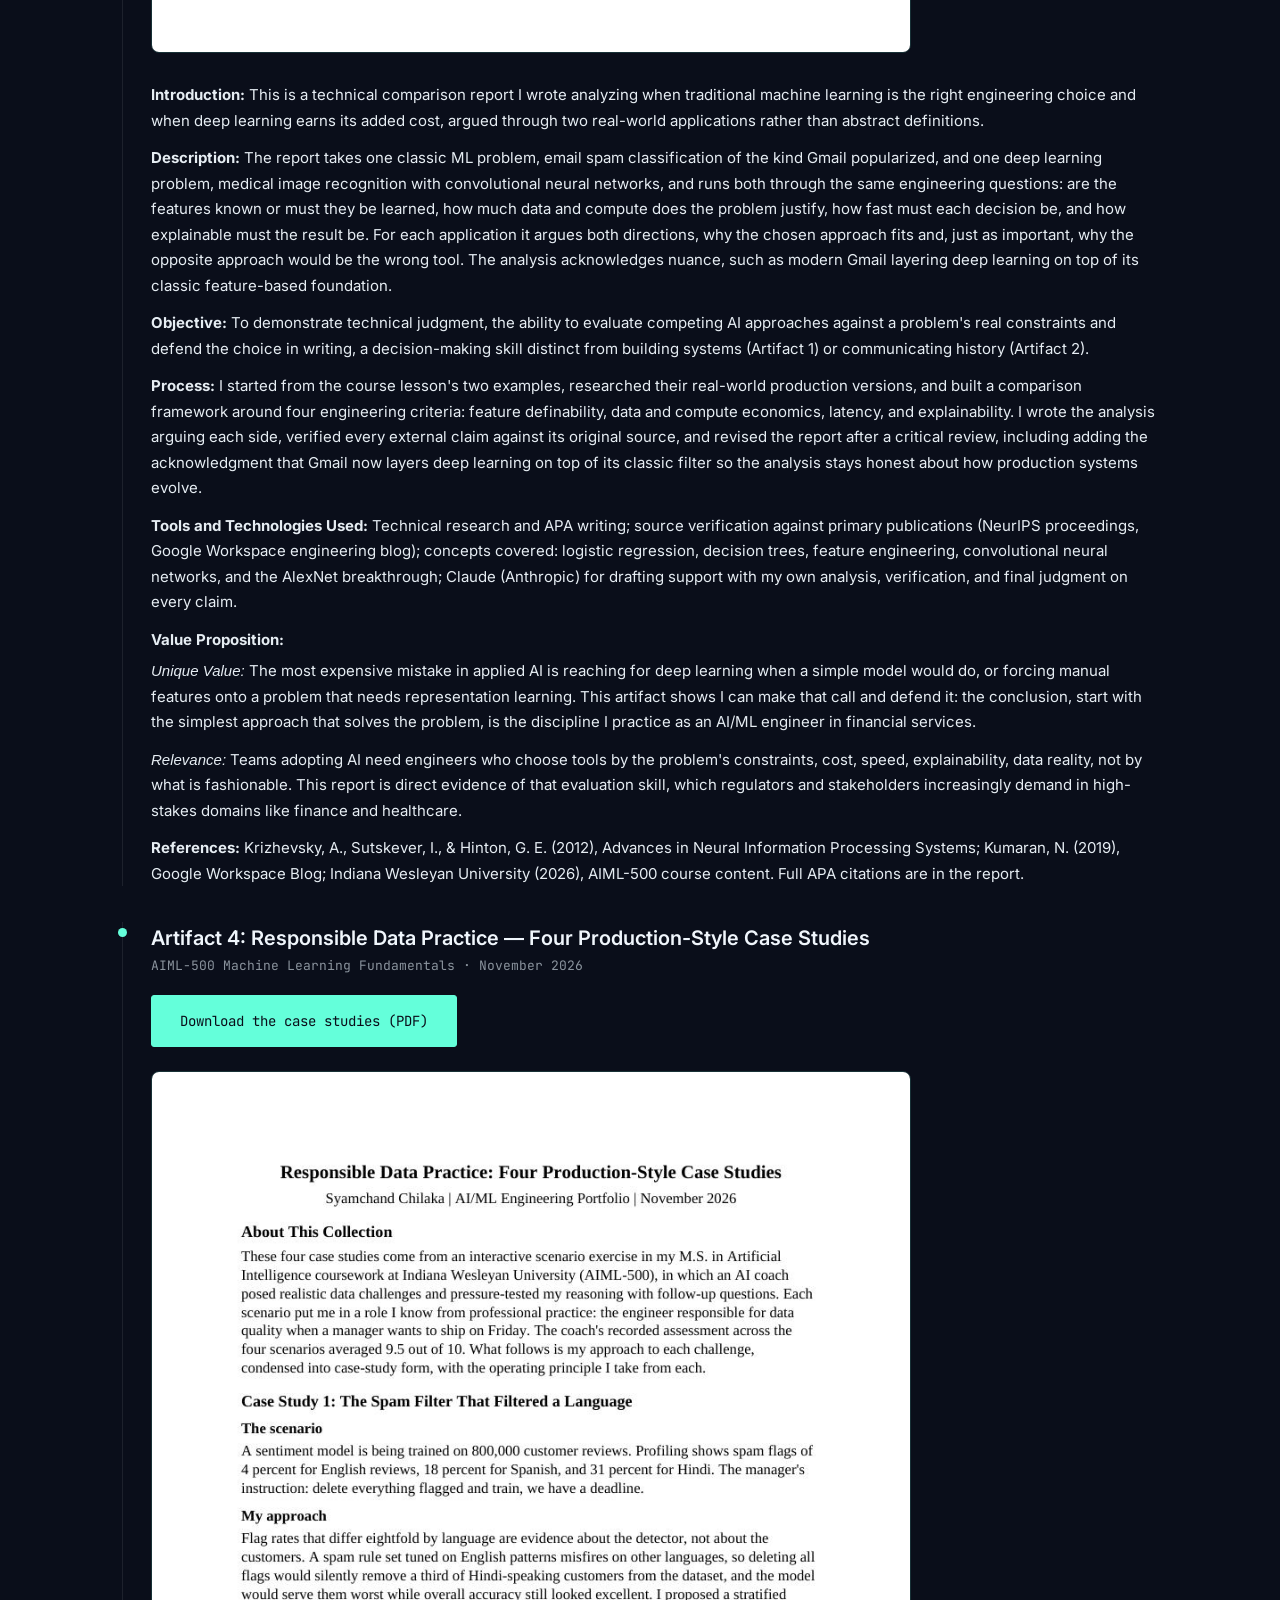
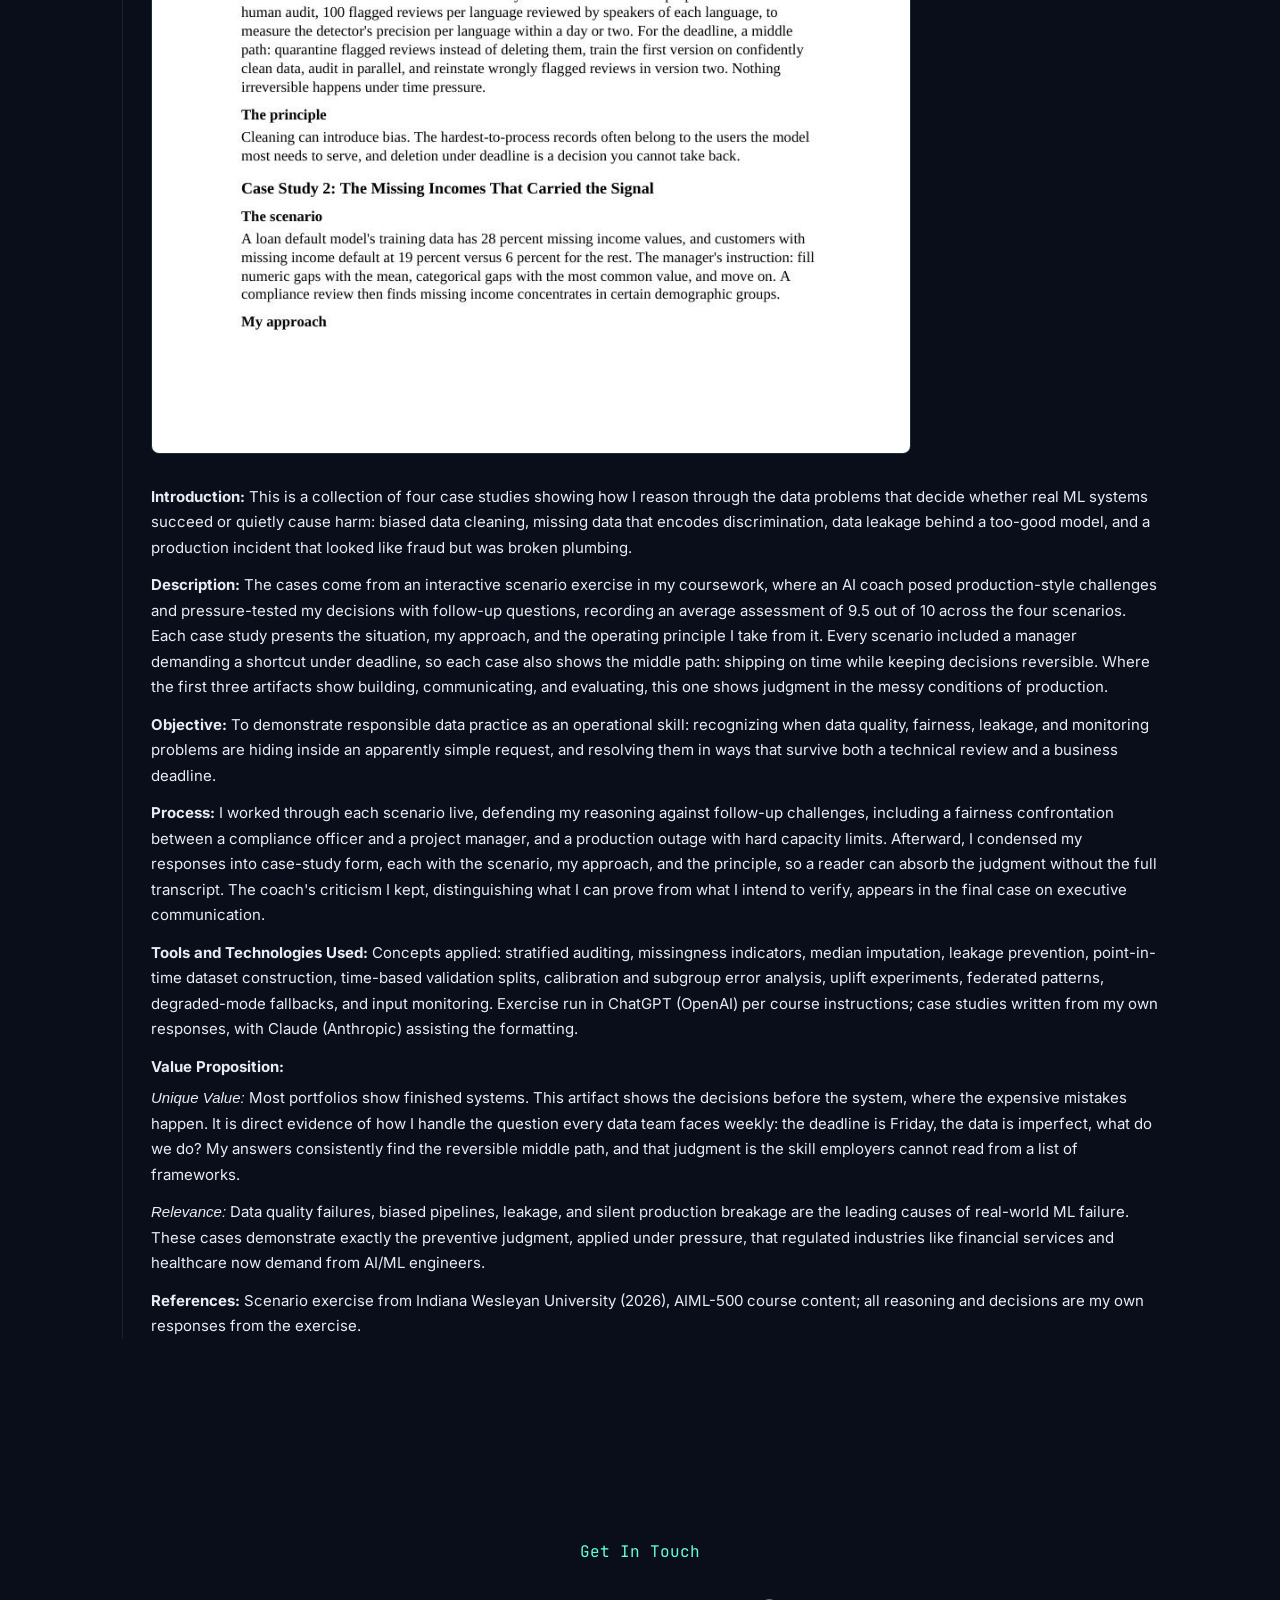
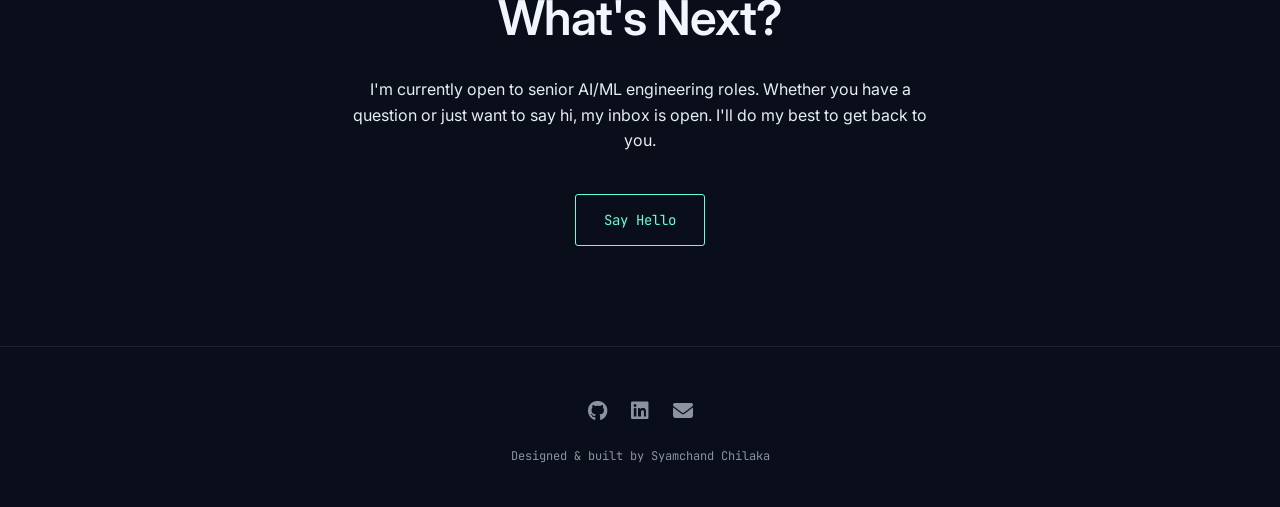
==== commit a071bf98: "Add files via upload" ====
--- a/index.html
+++ b/index.html
@@ -739,6 +739,25 @@
                     <p><strong>References:</strong> Krizhevsky, A., Sutskever, I., &amp; Hinton, G. E. (2012), Advances in Neural Information Processing Systems; Kumaran, N. (2019), Google Workspace Blog; Indiana Wesleyan University (2026), AIML-500 course content. Full APA citations are in the report.</p>
                 </div>
             </div>
+            <div class="exp-item" style="margin-top: 36px;">
+                <div class="exp-role">Artifact 4: Responsible Data Practice — Four Production-Style Case Studies</div>
+                <div class="exp-meta">AIML-500 Machine Learning Fundamentals · November 2026</div>
+                <p style="margin: 16px 0 10px;">
+                    <a href="artifact-data-case-studies.pdf" download class="btn btn-filled">Download the case studies (PDF)</a>
+                </p>
+                <img src="artifact-data-case-studies.jpg" alt="First page of the Responsible Data Practice case studies collection" style="width: 100%; max-width: 760px; border-radius: 8px; margin: 14px 0 22px; border: 1px solid rgba(100,255,218,0.15);" onerror="this.style.display='none';">
+                <div style="font-size: 15px; line-height: 1.7;">
+                    <p style="margin-bottom: 12px;"><strong>Introduction:</strong> This is a collection of four case studies showing how I reason through the data problems that decide whether real ML systems succeed or quietly cause harm: biased data cleaning, missing data that encodes discrimination, data leakage behind a too-good model, and a production incident that looked like fraud but was broken plumbing.</p>
+                    <p style="margin-bottom: 12px;"><strong>Description:</strong> The cases come from an interactive scenario exercise in my coursework, where an AI coach posed production-style challenges and pressure-tested my decisions with follow-up questions, recording an average assessment of 9.5 out of 10 across the four scenarios. Each case study presents the situation, my approach, and the operating principle I take from it. Every scenario included a manager demanding a shortcut under deadline, so each case also shows the middle path: shipping on time while keeping decisions reversible. Where the first three artifacts show building, communicating, and evaluating, this one shows judgment in the messy conditions of production.</p>
+                    <p style="margin-bottom: 12px;"><strong>Objective:</strong> To demonstrate responsible data practice as an operational skill: recognizing when data quality, fairness, leakage, and monitoring problems are hiding inside an apparently simple request, and resolving them in ways that survive both a technical review and a business deadline.</p>
+                    <p style="margin-bottom: 12px;"><strong>Process:</strong> I worked through each scenario live, defending my reasoning against follow-up challenges, including a fairness confrontation between a compliance officer and a project manager, and a production outage with hard capacity limits. Afterward, I condensed my responses into case-study form, each with the scenario, my approach, and the principle, so a reader can absorb the judgment without the full transcript. The coach's criticism I kept, distinguishing what I can prove from what I intend to verify, appears in the final case on executive communication.</p>
+                    <p style="margin-bottom: 12px;"><strong>Tools and Technologies Used:</strong> Concepts applied: stratified auditing, missingness indicators, median imputation, leakage prevention, point-in-time dataset construction, time-based validation splits, calibration and subgroup error analysis, uplift experiments, federated patterns, degraded-mode fallbacks, and input monitoring. Exercise run in ChatGPT (OpenAI) per course instructions; case studies written from my own responses, with Claude (Anthropic) assisting the formatting.</p>
+                    <p style="margin-bottom: 6px;"><strong>Value Proposition:</strong></p>
+                    <p style="margin-bottom: 12px;"><em>Unique Value:</em> Most portfolios show finished systems. This artifact shows the decisions before the system, where the expensive mistakes happen. It is direct evidence of how I handle the question every data team faces weekly: the deadline is Friday, the data is imperfect, what do we do? My answers consistently find the reversible middle path, and that judgment is the skill employers cannot read from a list of frameworks.</p>
+                    <p style="margin-bottom: 12px;"><em>Relevance:</em> Data quality failures, biased pipelines, leakage, and silent production breakage are the leading causes of real-world ML failure. These cases demonstrate exactly the preventive judgment, applied under pressure, that regulated industries like financial services and healthcare now demand from AI/ML engineers.</p>
+                    <p><strong>References:</strong> Scenario exercise from Indiana Wesleyan University (2026), AIML-500 course content; all reasoning and decisions are my own responses from the exercise.</p>
+                </div>
+            </div>
         </div>
     </section>
 
